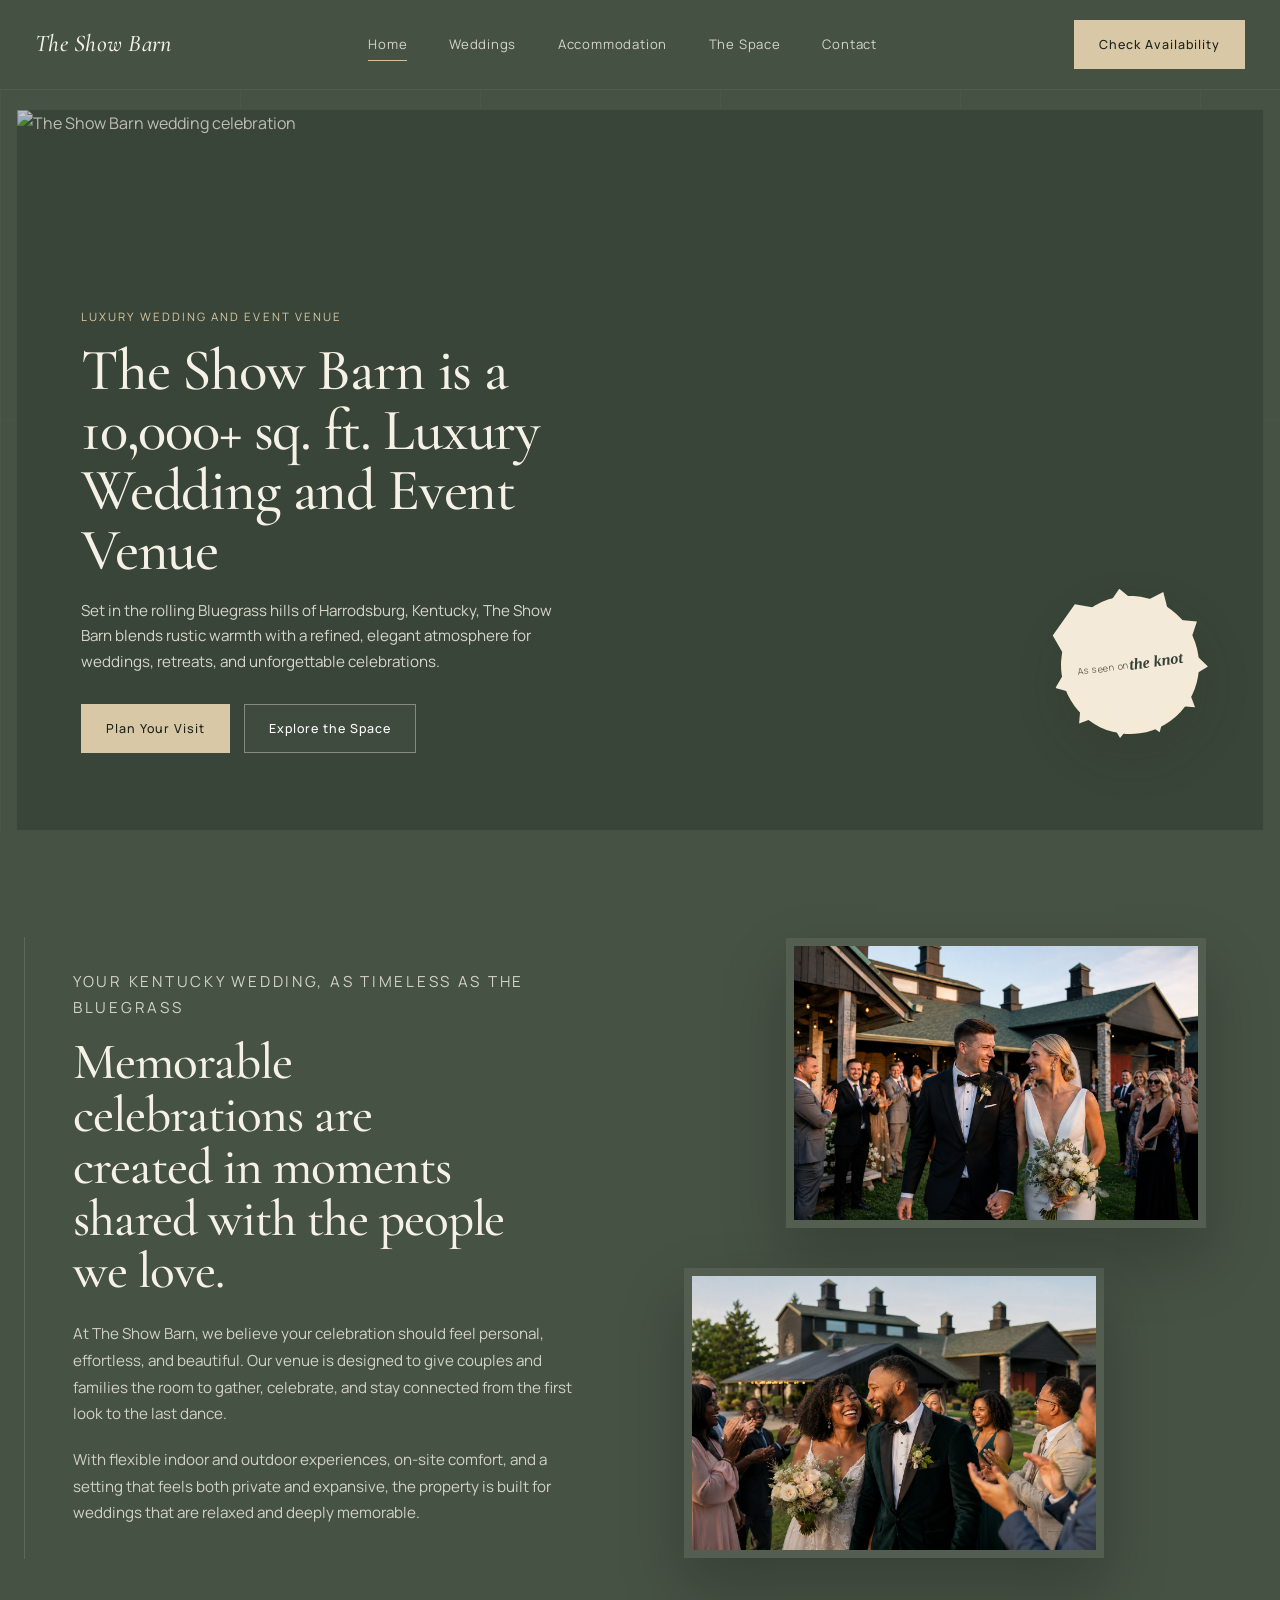
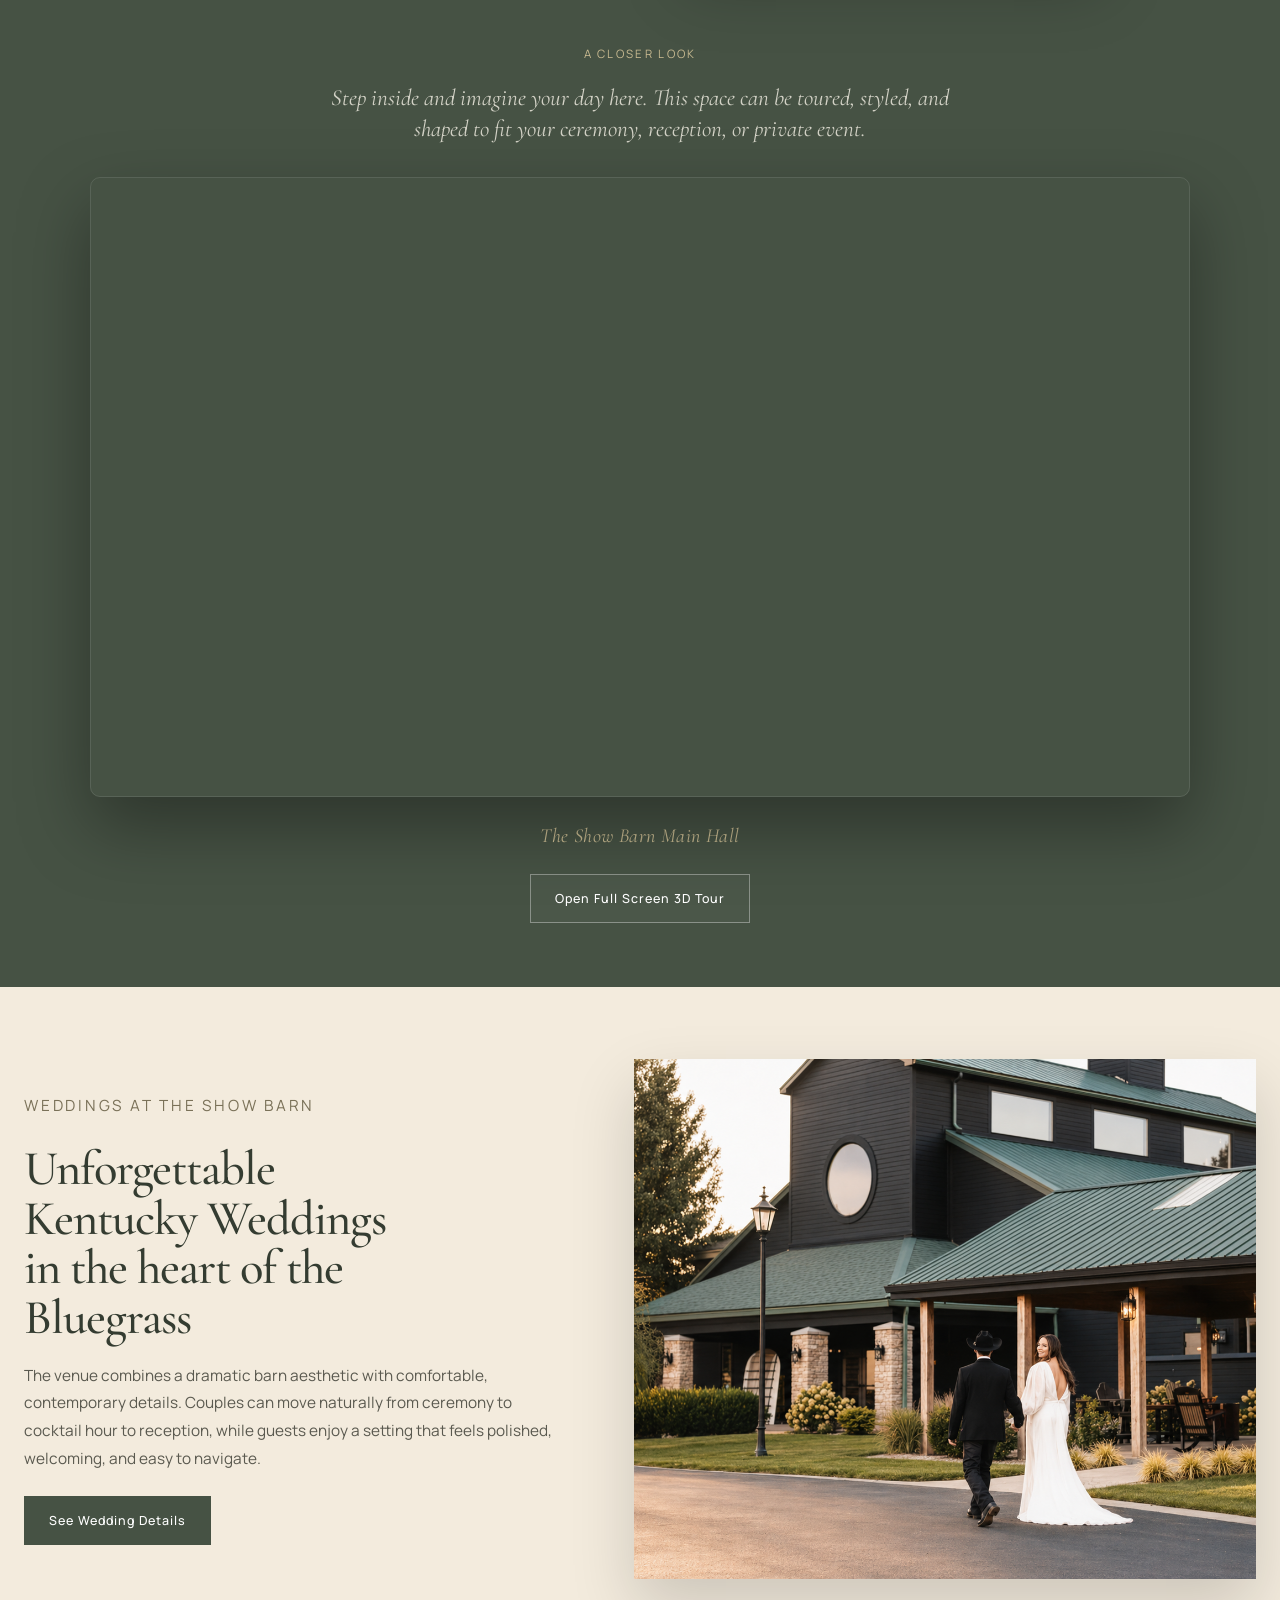
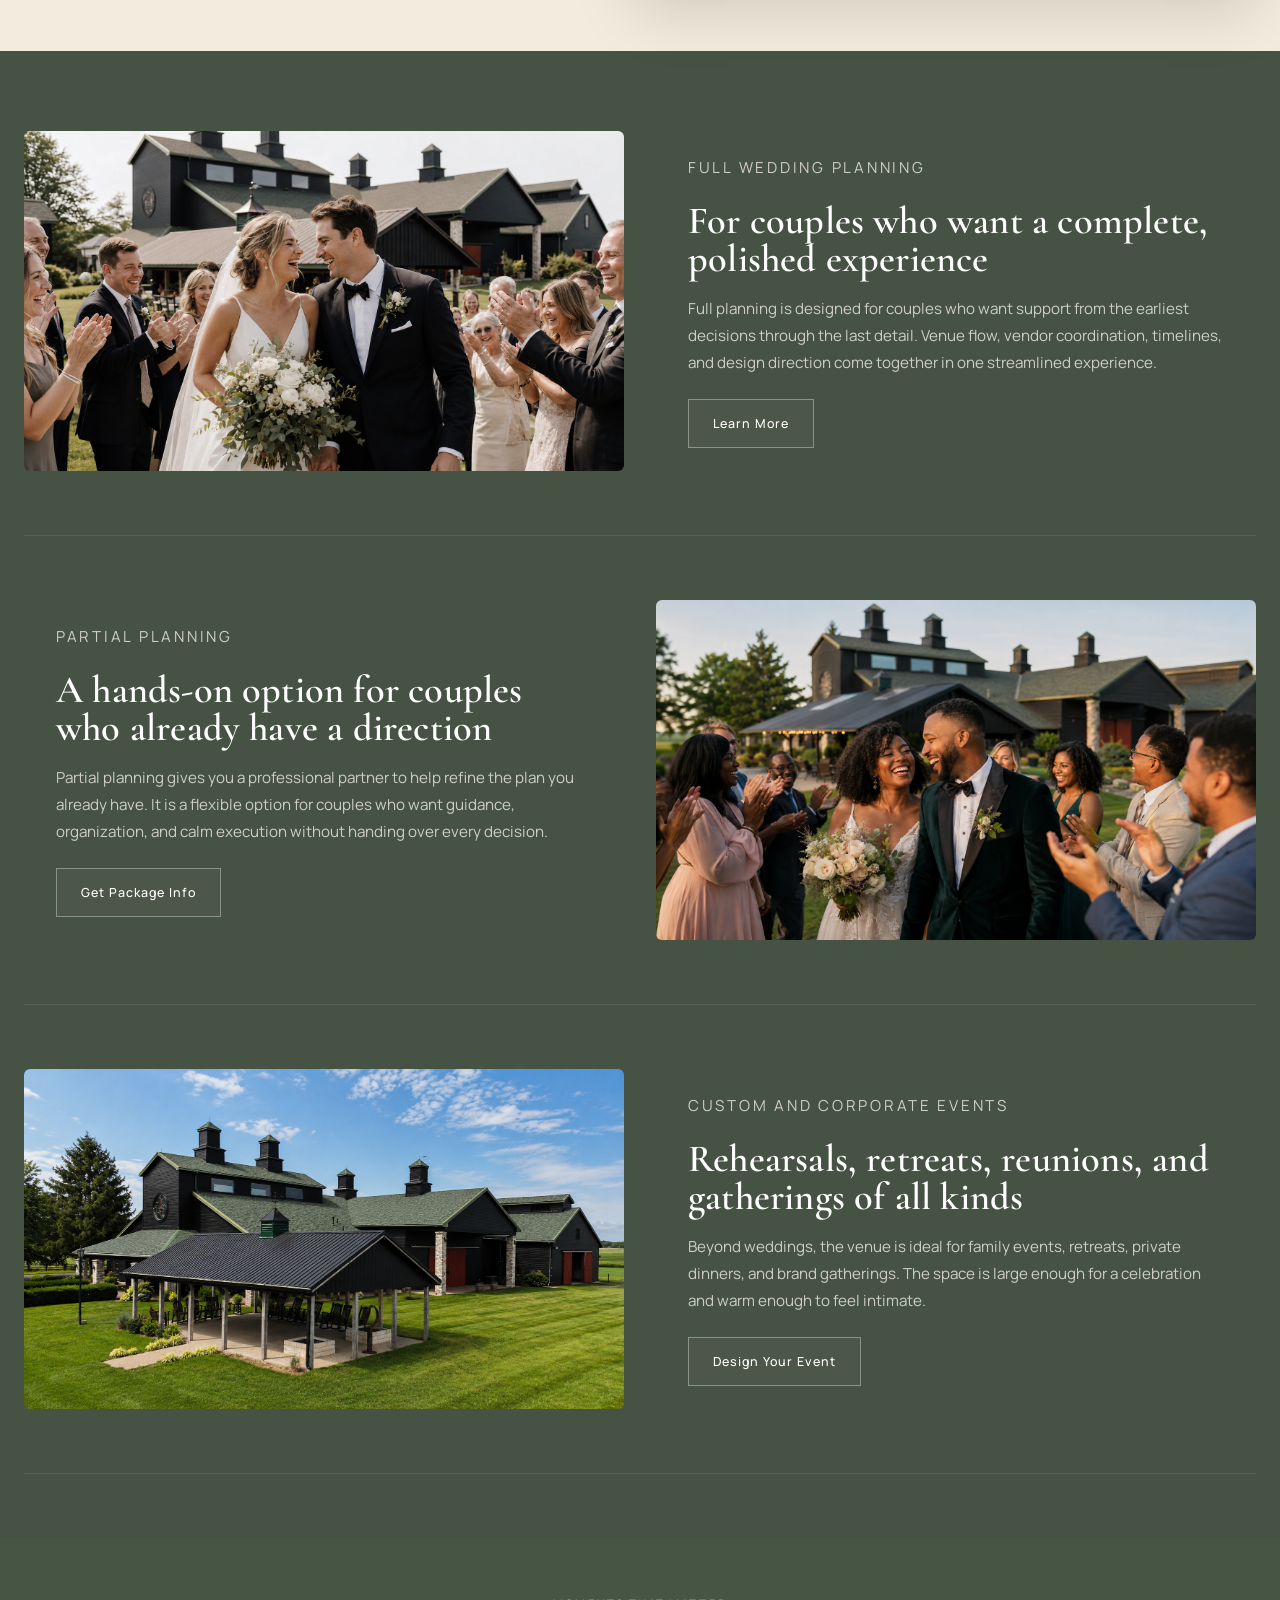
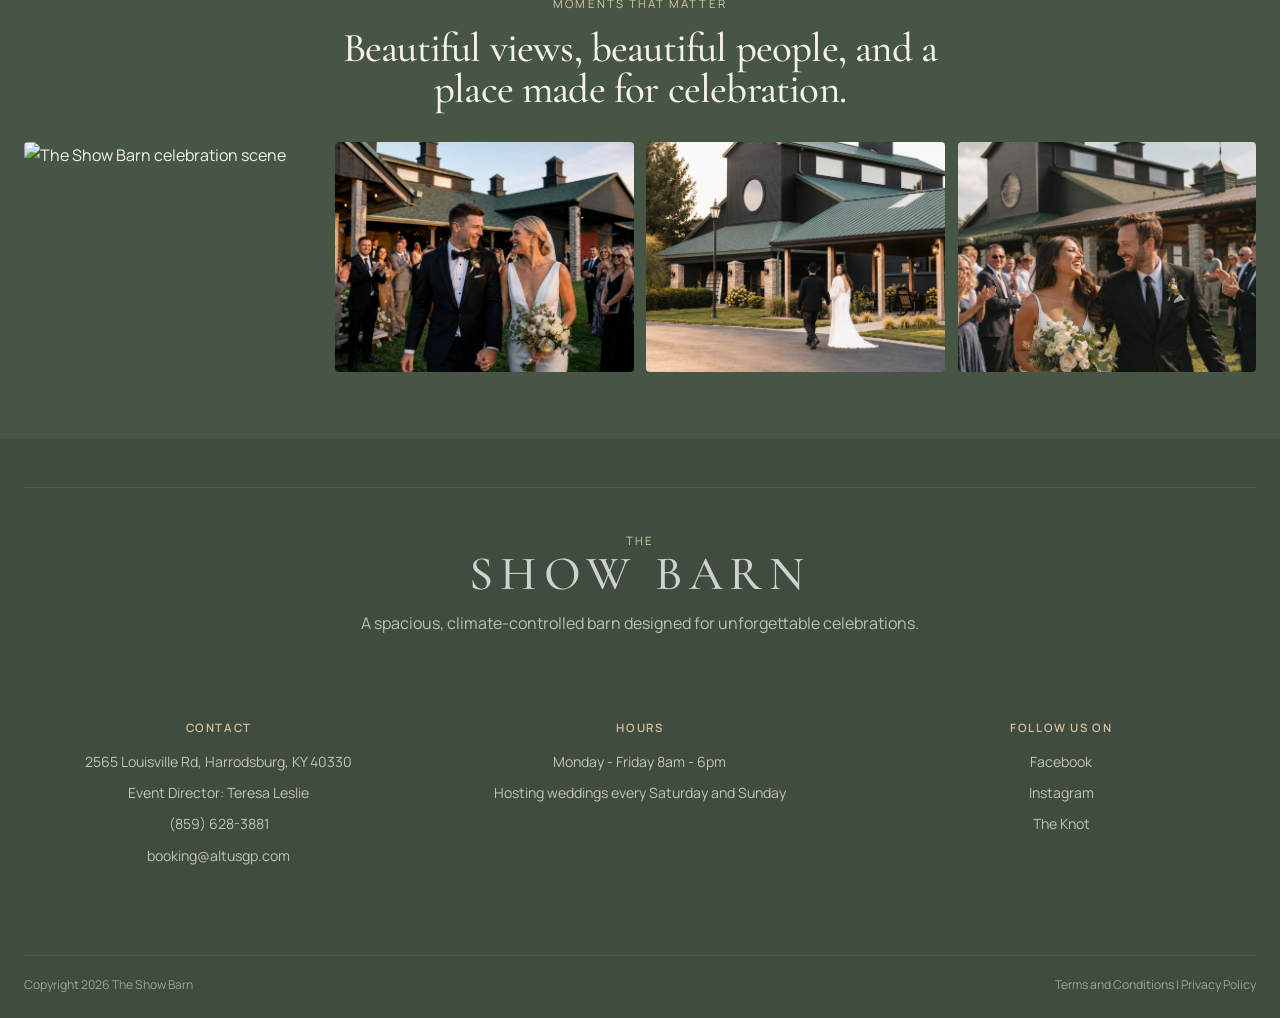
==== index.html @ eb1e1802 "Update site content" ====
<!DOCTYPE html>
<html lang="en">
<head>
<meta charset="UTF-8">
<meta name="viewport" content="width=device-width, initial-scale=1.0">
<title>The Show Barn | Luxury Wedding and Event Venue</title>
<meta name="description" content="The Show Barn is a luxury wedding and event venue in Harrodsburg, Kentucky, designed for memorable celebrations, retreats, and gatherings.">
<link rel="preconnect" href="https://fonts.googleapis.com">
<link rel="preconnect" href="https://fonts.gstatic.com" crossorigin>
<link href="https://fonts.googleapis.com/css2?family=Cormorant+Garamond:wght@400;500;600;700&family=Manrope:wght@300;400;500;600;700&display=swap" rel="stylesheet">
<link rel="stylesheet" href="style.css">
<link rel="icon" type="image/svg+xml" href="data:image/svg+xml,%3Csvg xmlns='http://www.w3.org/2000/svg' viewBox='0 0 100 100'%3E%3Crect width='100' height='100' rx='16' fill='%23465244'/%3E%3Ctext x='50' y='68' font-family='Georgia,serif' font-size='58' font-style='italic' fill='%23f5f1e6' text-anchor='middle'%3ES%3C/text%3E%3C/svg%3E">
</head>
<body class="showbarn-page">
<div class="page-grid-lines" aria-hidden="true"></div>

<header class="site-nav showbarn-nav">
  <div class="nav-inner nav-inner-home">
    <a href="./" class="nav-logo nav-logo-home">The Show Barn</a>
    <nav class="nav-links showbarn-links">
      <a href="./" class="active">Home</a>
      <a href="weddings">Weddings</a>
      <a href="accommodation">Accommodation</a>
      <a href="the-space">The Space</a>
      <a href="contact#contact-form">Contact</a>
    </nav>
    <div class="nav-cta-wrap">
      <a href="contact#contact-form" class="btn btn-tan">Check Availability</a>
      <button class="nav-toggle" aria-label="Menu"><span></span><span></span><span></span></button>
    </div>
  </div>
</header>

<main>
  <section class="hero-shell">
    <div class="hero-frame">
      <img class="hero-image" src="assets/home-clean/hero.png" alt="The Show Barn wedding celebration">
      <div class="hero-overlay">
        <div class="hero-copy">
          <p class="eyebrow">Luxury wedding and event venue</p>
          <h1>The Show Barn is a 10,000+ sq. ft. Luxury Wedding and Event Venue</h1>
          <p class="hero-text">
            Set in the rolling Bluegrass hills of Harrodsburg, Kentucky, The Show Barn blends
            rustic warmth with a refined, elegant atmosphere for weddings, retreats, and
            unforgettable celebrations.
          </p>
          <div class="hero-actions">
            <a class="btn btn-tan" href="contact#contact-form">Plan Your Visit</a>
            <a class="btn btn-outline-white" href="#tour">Explore the Space</a>
          </div>
        </div>
        <a class="knot-badge" href="https://www.theknot.com/" target="_blank" rel="noreferrer">
          <span>As seen on</span>
          <strong>the knot</strong>
        </a>
      </div>
    </div>
  </section>

  <section class="intro-band">
    <div class="section-shell intro-grid">
      <div class="intro-copy">
        <p class="eyebrow">Your Kentucky wedding, as timeless as the Bluegrass</p>
        <h2>Memorable celebrations are created in moments shared with the people we love.</h2>
        <p>
          At The Show Barn, we believe your celebration should feel personal, effortless, and
          beautiful. Our venue is designed to give couples and families the room to gather,
          celebrate, and stay connected from the first look to the last dance.
        </p>
        <p>
          With flexible indoor and outdoor experiences, on-site comfort, and a setting that feels
          both private and expansive, the property is built for weddings that are relaxed and
          deeply memorable.
        </p>
      </div>
      <div class="intro-stack">
        <img src="assets/home-clean/feature-left.png" alt="Wedding guests celebrating at The Show Barn" class="stack-card stack-card-top">
        <img src="assets/home-clean/feature-right.png" alt="The Show Barn exterior and courtyard" class="stack-card stack-card-bottom">
      </div>
    </div>
  </section>

  <section class="tour-band" id="tour">
    <div class="section-shell">
      <p class="section-kicker">A closer look</p>
      <p class="tour-intro">
        Step inside and imagine your day here. This space can be toured, styled, and shaped to fit
        your ceremony, reception, or private event.
      </p>
      <div class="tour-card">
        <div class="tour-embed">
          <iframe src="https://my.matterport.com/show/?m=mweATdD8G1L" allow="autoplay; fullscreen; web-share; xr-spatial-tracking" allowfullscreen title="The Show Barn 3D Virtual Tour"></iframe>
        </div>
      </div>
      <p class="tour-caption">The Show Barn Main Hall</p>
      <p style="margin-top:1.3rem;text-align:center;">
        <a class="btn btn-outline-white" href="https://my.matterport.com/show/?m=mweATdD8G1L" target="_blank" rel="noreferrer">Open Full Screen 3D Tour</a>
      </p>
    </div>
  </section>

  <section class="cream-band">
    <div class="section-shell feature-cream">
      <div class="feature-cream-copy">
        <p class="eyebrow dark">Weddings at The Show Barn</p>
        <h2>Unforgettable Kentucky Weddings in the heart of the Bluegrass</h2>
        <p>
          The venue combines a dramatic barn aesthetic with comfortable, contemporary details.
          Couples can move naturally from ceremony to cocktail hour to reception, while guests enjoy
          a setting that feels polished, welcoming, and easy to navigate.
        </p>
        <a class="btn btn-forest" href="weddings">See Wedding Details</a>
      </div>
      <div class="feature-cream-image">
        <img src="assets/home-clean/statement.png" alt="Newlyweds walking past the barn">
      </div>
    </div>
  </section>

  <section class="dark-plans">
    <div class="section-shell">
      <div class="plan-row">
        <img src="assets/home-clean/gallery1.png" alt="Couple walking past the barn at sunset">
        <div class="plan-copy">
          <p class="eyebrow">Full Wedding Planning</p>
          <h3>For couples who want a complete, polished experience</h3>
          <p>
            Full planning is designed for couples who want support from the earliest decisions
            through the last detail. Venue flow, vendor coordination, timelines, and design direction
            come together in one streamlined experience.
          </p>
          <a class="btn btn-outline-white" href="contact#contact-form">Learn More</a>
        </div>
      </div>

      <div class="plan-row plan-row-reverse">
        <img src="assets/home-clean/feature-right.png" alt="Wedding ceremony view at The Show Barn">
        <div class="plan-copy">
          <p class="eyebrow">Partial Planning</p>
          <h3>A hands-on option for couples who already have a direction</h3>
          <p>
            Partial planning gives you a professional partner to help refine the plan you already
            have. It is a flexible option for couples who want guidance, organization, and calm
            execution without handing over every decision.
          </p>
          <a class="btn btn-outline-white" href="contact#contact-form">Get Package Info</a>
        </div>
      </div>

      <div class="plan-row">
        <img src="assets/home-clean/gallery2.png" alt="Guests celebrating outside the venue">
        <div class="plan-copy">
          <p class="eyebrow">Custom and Corporate Events</p>
          <h3>Rehearsals, retreats, reunions, and gatherings of all kinds</h3>
          <p>
            Beyond weddings, the venue is ideal for family events, retreats, private dinners, and
            brand gatherings. The space is large enough for a celebration and warm enough to feel
            intimate.
          </p>
          <a class="btn btn-outline-white" href="contact#contact-form">Design Your Event</a>
        </div>
      </div>
    </div>
  </section>

  <section class="gallery-band">
    <div class="section-shell">
      <div class="gallery-head">
        <p class="eyebrow">Moments that matter</p>
        <h2>Beautiful views, beautiful people, and a place made for celebration.</h2>
      </div>
      <div class="gallery-grid">
        <img src="assets/home-clean/hero.png" alt="The Show Barn celebration scene">
        <img src="assets/home-clean/feature-left.png" alt="Guests applauding the couple">
        <img src="assets/home-clean/statement.png" alt="Newlyweds in front of the barn">
        <img src="assets/home-clean/banner.png" alt="The Show Barn at sunset">
      </div>
    </div>
  </section>

</main>

<footer class="showbarn-footer">
  <div class="section-shell footer-shell">
    <div class="footer-mark">
      <span class="eyebrow">The</span>
      <strong>SHOW BARN</strong>
      <p>A spacious, climate-controlled barn designed for unforgettable celebrations.</p>
    </div>
    <div class="footer-cols">
      <div>
        <h4>Contact</h4>
        <p>2565 Louisville Rd, Harrodsburg, KY 40330</p>
        <p>Event Director: Teresa Leslie</p>
        <p>(859) 628-3881</p>
        <p><a href="mailto:booking@altusgp.com">booking@altusgp.com</a></p>
      </div>
      <div>
        <h4>Hours</h4>
        <p>Monday - Friday 8am - 6pm</p>
        <p>Hosting weddings every Saturday and Sunday</p>
      </div>
      <div>
        <h4>Follow Us On</h4>
        <p><a href="https://www.facebook.com/theshowbarnatdaynabrook/" target="_blank" rel="noreferrer">Facebook</a></p>
        <p><a href="https://www.instagram.com/theshowbarnky/" target="_blank" rel="noreferrer">Instagram</a></p>
        <p><a href="https://www.theknot.com/" target="_blank" rel="noreferrer">The Knot</a></p>
      </div>
    </div>
    <div class="footer-bottom">
      <span>Copyright 2026 The Show Barn</span>
      <span>Terms and Conditions | Privacy Policy</span>
    </div>
  </div>
</footer>

<script src="main.js"></script>
</body>
</html>
---- style.css ----
/* ===========================================================
   THE SHOW BARN — shared stylesheet
   =========================================================== */

:root{
  --forest: #333c2c;
  --forest-deep: #262d20;
  --cream: #f5f0e3;
  --cream-2: #ede6d3;
  --white: #ffffff;
  --tan: #cbb994;
  --tan-dark: #b89f70;
  --text: #2b2b22;
  --muted: #6d6d5e;
  --muted-light: rgba(255,255,255,.68);
  --border: #e2dbc6;
  --shadow: 0 20px 50px rgba(38,45,32,.18);
  --radius: 4px;
}

*{ box-sizing:border-box; margin:0; padding:0; }

html{ scroll-behavior:smooth; }

body{
  font-family:'Jost', sans-serif;
  color:var(--text);
  background:var(--cream);
  line-height:1.7;
  -webkit-font-smoothing:antialiased;
  overflow-x:hidden;
}

img{ max-width:100%; display:block; }
a{ text-decoration:none; color:inherit; }
ul{ list-style:none; }
button{ font-family:inherit; cursor:pointer; }

h1,h2,h3,h4{
  font-family:'Playfair Display', serif;
  font-weight:600;
  line-height:1.18;
  letter-spacing:.005em;
}
em, .script{
  font-style:italic;
  font-weight:400;
}

.wrap{ max-width:1200px; margin:0 auto; padding:0 3rem; }
@media(max-width:900px){ .wrap{ padding:0 1.4rem; } }

.section-label{
  display:block;
  font-size:.72rem;
  font-weight:600;
  letter-spacing:.16em;
  text-transform:uppercase;
  color:var(--tan-dark);
  margin-bottom:.9rem;
}
.section-title{
  font-size:clamp(1.7rem,3vw,2.5rem);
  margin-bottom:1rem;
}
.section-sub{
  color:var(--muted);
  max-width:640px;
  margin:0 auto 2rem;
  font-size:.98rem;
}
.center{ text-align:center; }

/* ---------- Buttons ---------- */
.btn{
  display:inline-flex;
  align-items:center;
  gap:.5rem;
  padding:.85rem 1.6rem;
  font-size:.82rem;
  font-weight:500;
  letter-spacing:.03em;
  border-radius:var(--radius);
  border:1px solid transparent;
  transition:all .25s ease;
  white-space:nowrap;
}
.btn-tan{ background:var(--tan); color:var(--forest-deep); }
.btn-tan:hover{ background:var(--tan-dark); }
.btn-outline-white{ border-color:rgba(255,255,255,.5); color:var(--white); }
.btn-outline-white:hover{ background:rgba(255,255,255,.12); border-color:var(--white); }
.btn-outline-forest{ border-color:var(--forest); color:var(--forest); }
.btn-outline-forest:hover{ background:var(--forest); color:var(--white); }
.btn-forest{ background:var(--forest); color:var(--white); }
.btn-forest:hover{ background:var(--forest-deep); }

/* ---------- Nav ---------- */
header.site-nav{
  position:sticky; top:0; z-index:200;
  background:var(--forest);
  border-bottom:1px solid rgba(255,255,255,.08);
}
.nav-inner{
  max-width:1300px; margin:0 auto;
  display:flex; align-items:center; justify-content:space-between;
  padding:1rem 2.5rem;
}
.nav-logo{
  display:flex; align-items:center; gap:.5rem;
  font-family:'Playfair Display', serif;
  color:var(--white);
  font-size:1.05rem;
  letter-spacing:.14em;
}
.nav-logo .the{
  display:block; font-size:.6rem; letter-spacing:.3em; color:var(--tan); text-align:center;
}
.nav-logo .mark{ font-size:1.4rem; color:var(--tan); }
.nav-logo-text{ display:flex; flex-direction:column; align-items:flex-start; line-height:1.1; }
.nav-logo-text b{ font-size:1.25rem; letter-spacing:.16em; font-weight:600; }
.nav-logo-text span{ font-size:.55rem; letter-spacing:.28em; color:rgba(255,255,255,.55); text-transform:uppercase; }
.nav-logo-eyebrow{ font-size:.6rem; letter-spacing:.32em; color:var(--tan); font-style:italic; }

.nav-links{ display:flex; align-items:center; gap:2.1rem; }
.nav-links a{
  color:rgba(255,255,255,.82);
  font-size:.86rem;
  letter-spacing:.03em;
  padding:.3rem 0;
  border-bottom:1px solid transparent;
  transition:color .2s;
}
.nav-links a:hover, .nav-links a.active{ color:var(--tan); border-color:var(--tan); }
.nav-cta-wrap{ display:flex; align-items:center; gap:1.6rem; }

.nav-toggle{ display:none; flex-direction:column; gap:5px; background:none; border:none; padding:.4rem; }
.nav-toggle span{ width:24px; height:2px; background:var(--white); display:block; }

@media(max-width:960px){
  .nav-links{
    position:fixed; top:64px; left:0; right:0; height:calc(100vh - 64px);
    background:var(--forest); overflow-y:auto;
    flex-direction:column; padding:2rem; gap:1.4rem;
    transform:translateY(-110%); transition:transform .3s ease; z-index:150;
  }
  .nav-links.open{ transform:translateY(0); }
  .nav-toggle{ display:flex; }
  .nav-cta-wrap .btn{ display:none; }
  .nav-cta-wrap{ gap:0; }
}

/* ---------- Hero ---------- */
.hero{
  position:relative;
  min-height:88vh;
  display:flex; align-items:flex-end;
  background:var(--forest);
  overflow:hidden;
}
.hero-small{ min-height:60vh; }
.hero-bg{
  position:absolute; inset:0; width:100%; height:100%;
  object-fit:cover;
}
.hero::after{
  content:''; position:absolute; inset:0;
  background:linear-gradient(0deg, rgba(30,36,24,.85) 5%, rgba(30,36,24,.28) 55%, rgba(30,36,24,.15) 100%);
}
.hero-content{
  position:relative; z-index:2;
  padding:3.5rem 3rem 4rem;
  max-width:640px;
}
.hero-content .section-label{ color:var(--tan); }
.hero-content h1{
  color:var(--white);
  font-size:clamp(2rem,4.4vw,3.1rem);
  margin-bottom:1rem;
}
.hero-content p{
  color:rgba(255,255,255,.78);
  font-size:.98rem;
  max-width:520px;
  margin-bottom:1.6rem;
}
.hero-ctas{ display:flex; gap:1rem; flex-wrap:wrap; }

.knot-badge{
  position:absolute; z-index:3; right:6%; top:20%;
  width:118px; height:118px;
  background:var(--cream);
  border-radius:50%;
  display:flex; align-items:center; justify-content:center;
  text-align:center;
  transform:rotate(-8deg);
  box-shadow:var(--shadow);
}
.knot-badge::before{
  content:''; position:absolute; inset:-8px;
  background:var(--cream);
  clip-path:polygon(50% 0%,61% 12%,78% 6%,80% 24%,97% 28%,89% 44%,100% 58%,84% 65%,88% 83%,70% 79%,63% 96%,50% 84%,37% 96%,30% 79%,12% 83%,16% 65%,0% 58%,11% 44%,3% 24%,20% 6%,39% 12%);
  z-index:-1;
}
.knot-badge span{ font-size:.56rem; letter-spacing:.06em; color:var(--muted); line-height:1.3; }
.knot-badge strong{ display:block; font-family:'Playfair Display',serif; font-size:.95rem; font-style:italic; color:var(--forest); }
@media(max-width:700px){ .knot-badge{ width:88px; height:88px; right:4%; top:12%; } .knot-badge strong{ font-size:.72rem; } .knot-badge span{ font-size:.46rem; } }

/* ---------- Sections ---------- */
.section{ padding:5.5rem 0; }
.section.tight{ padding:3.5rem 0; }
.section-dark{ background:var(--forest); color:var(--white); }
.section-dark .section-title{ color:var(--white); }
.section-dark p{ color:rgba(255,255,255,.72); }
.section-cream{ background:var(--cream); }
.section-cream2{ background:var(--cream-2); }

/* two column feature row */
.feature-row{
  display:grid; grid-template-columns:1fr 1fr; gap:3.5rem; align-items:center;
}
.feature-row.reverse .ft-img{ order:2; }
.feature-row.reverse .ft-text{ order:1; }
.ft-img img{ border-radius:6px; box-shadow:var(--shadow); width:100%; height:420px; object-fit:cover; }
.ft-text .section-label{ color:var(--tan); }
.ft-text h2{ font-size:clamp(1.5rem,2.6vw,2.1rem); margin-bottom:1rem; }
.section-dark .ft-text .section-label{ color:var(--tan); }
@media(max-width:900px){
  .feature-row{ grid-template-columns:1fr; gap:2rem; }
  .feature-row.reverse .ft-img, .feature-row.reverse .ft-text{ order:unset; }
  .ft-img img{ height:280px; }
}

/* full bleed image */
.full-photo{ width:100%; height:60vh; object-fit:cover; display:block; }
.full-photo.short{ height:38vh; }

/* Matterport tour */
.tour-embed-wrap{ position:relative; border-radius:6px; overflow:hidden; box-shadow:var(--shadow); }
.tour-embed{ position:relative; padding-top:56.25%; height:0; }
.tour-embed iframe{ position:absolute; inset:0; width:100%; height:100%; border:0; }
.tour-caption{ text-align:center; margin-top:1.5rem; font-family:'Playfair Display',serif; font-style:italic; color:var(--tan); }

/* Big italic statement w/ image overlay */
.statement{
  position:relative; text-align:center;
  padding:6rem 2rem;
}
.statement h2{
  font-size:clamp(2rem,5vw,3.4rem);
  font-style:italic;
  font-weight:500;
  color:var(--forest);
  max-width:820px; margin:0 auto;
}
.statement .stmt-img{
  width:220px; height:280px; object-fit:cover; border-radius:50%;
  margin:1.5rem auto; box-shadow:var(--shadow);
}
@media(max-width:700px){ .statement .stmt-img{ width:150px; height:190px; } }

/* Numbered plan blocks */
.plan-row{ display:grid; grid-template-columns:1fr 1fr; gap:3.5rem; align-items:center; padding:4rem 0; border-bottom:1px solid rgba(255,255,255,.1); }
.plan-row:last-child{ border-bottom:none; }
.plan-row .num{ font-size:.72rem; letter-spacing:.16em; text-transform:uppercase; color:var(--tan); display:block; margin-bottom:.6rem; }
.plan-row h3{ color:var(--white); font-size:clamp(1.4rem,2.4vw,1.9rem); margin-bottom:1rem; }
.plan-row img{ border-radius:6px; width:100%; height:380px; object-fit:cover; }
@media(max-width:900px){ .plan-row{ grid-template-columns:1fr; gap:1.6rem; padding:2.5rem 0; } .plan-row img{ height:250px; } }

/* Photo strip / gallery grid */
.photo-strip{ display:grid; grid-template-columns:repeat(4,1fr); gap:.6rem; }
.photo-strip img{ width:100%; height:220px; object-fit:cover; border-radius:4px; }
@media(max-width:900px){ .photo-strip{ grid-template-columns:repeat(2,1fr); } .photo-strip img{ height:170px; } }

.gallery-grid{ display:grid; grid-template-columns:repeat(4,1fr); gap:.9rem; }
.gallery-grid img{ width:100%; height:260px; object-fit:cover; border-radius:4px; transition:transform .4s ease, opacity .4s ease; cursor:pointer; }
.gallery-grid img:hover{ transform:scale(1.02); opacity:.92; }
.gallery-grid .g-hidden{ display:none; }
@media(max-width:900px){ .gallery-grid{ grid-template-columns:repeat(2,1fr); } .gallery-grid img{ height:200px; } }

/* Card overlay (retreat / events) */
.card-overlay-wrap{ position:relative; }
.card-overlay{
  position:relative; margin:-6rem auto 0; max-width:560px;
  background:var(--cream); padding:2.6rem 2.8rem; text-align:center;
  box-shadow:var(--shadow); z-index:5; border-radius:4px;
}
.card-overlay .section-label{ color:var(--tan-dark); }
.card-overlay h2{ font-size:clamp(1.5rem,3vw,2.1rem); margin-bottom:1.2rem; }
.card-overlay p{ color:var(--muted); margin-bottom:1.4rem; font-size:.92rem; }
@media(max-width:700px){ .card-overlay{ margin-top:-3.5rem; padding:2rem 1.4rem; } }

/* FAQ accordion */
.faq{ max-width:820px; margin:0 auto; }
.faq-item{ border-bottom:1px solid rgba(255,255,255,.18); }
.faq-q{
  width:100%; text-align:left; background:none; border:none; color:var(--white);
  font-family:'Jost',sans-serif; font-size:1rem; font-weight:500;
  padding:1.4rem 0; display:flex; justify-content:space-between; align-items:center;
}
.faq-q .icon{ font-size:1.3rem; color:var(--tan); transition:transform .3s; }
.faq-item.open .faq-q .icon{ transform:rotate(45deg); }
.faq-a{ max-height:0; overflow:hidden; transition:max-height .35s ease; }
.faq-item.open .faq-a{ max-height:400px; }
.faq-a p{ padding-bottom:1.4rem; color:rgba(255,255,255,.68); font-size:.92rem; max-width:680px; }

/* Cabin / accommodation cards */
.cabin-grid{ display:grid; grid-template-columns:repeat(3,1fr); gap:2rem; }
.cabin-card{ background:var(--white); border-radius:6px; overflow:hidden; box-shadow:var(--shadow); }
.cabin-card img{ width:100%; height:210px; object-fit:cover; }
.cabin-card-body{ padding:1.6rem; }
.cabin-card-body p.desc{ font-size:.85rem; color:var(--muted); margin-bottom:.9rem; }
.cabin-card-body ul{ margin-bottom:1.1rem; }
.cabin-card-body li{ font-size:.82rem; color:var(--muted); padding-left:1.1rem; position:relative; margin-bottom:.4rem; }
.cabin-card-body li::before{ content:'●'; color:var(--tan); font-size:.5rem; position:absolute; left:0; top:.45em; }
.cabin-card-body h3{ font-size:1.15rem; margin-bottom:.6rem; }
@media(max-width:900px){ .cabin-grid{ grid-template-columns:1fr; } }

/* Contact page */
.contact-hero{ background:var(--forest); }
.contact-grid{ display:grid; grid-template-columns:.9fr 1.3fr; gap:4rem; align-items:start; }
.contact-info h2{ font-size:1.5rem; margin-bottom:1.6rem; }
.info-block{ margin-bottom:1.5rem; }
.info-block h4{ font-size:.68rem; font-weight:700; letter-spacing:.1em; text-transform:uppercase; color:var(--tan-dark); margin-bottom:.35rem; }
.info-block p, .info-block a{ font-size:.9rem; color:var(--muted); }
.info-block a:hover{ color:var(--forest); }
.social-links{ display:flex; gap:1rem; }
.social-links a{ font-size:.85rem; color:var(--forest); border-bottom:1px solid var(--tan); padding-bottom:2px; }

.form-card{ background:var(--white); border-radius:6px; padding:2.2rem; box-shadow:var(--shadow); border:1px solid var(--border); }
.form-row{ display:grid; grid-template-columns:1fr 1fr; gap:1rem; margin-bottom:1rem; }
.form-row.full{ grid-template-columns:1fr; }
.form-group label{ display:block; font-size:.78rem; color:var(--muted); margin-bottom:.4rem; }
.form-group input, .form-group select, .form-group textarea{
  width:100%; padding:.8rem .95rem; border:1px solid var(--border); border-radius:4px;
  font-family:'Jost',sans-serif; font-size:.92rem; background:var(--cream); color:var(--text);
}
.form-group textarea{ min-height:120px; resize:vertical; }
.form-group input:focus, .form-group select:focus, .form-group textarea:focus{ outline:2px solid var(--tan); background:var(--white); }
.form-success, .form-error{ display:none; border-radius:4px; padding:1rem 1.2rem; font-size:.88rem; margin-top:1rem; }
.form-success{ background:#e7f0e2; border:1px solid #bcd8ab; color:#33532a; }
.form-error{ background:#f5e5e2; border:1px solid #dcb0a6; color:#7a3323; }
@media(max-width:900px){ .contact-grid{ grid-template-columns:1fr; gap:2.5rem; } .form-row{ grid-template-columns:1fr; } }

/* Footer */
footer{ background:var(--forest-deep); color:rgba(255,255,255,.75); padding:4.5rem 0 0; }
.footer-brand{ text-align:center; padding-bottom:2.5rem; border-bottom:1px solid rgba(255,255,255,.09); }
.footer-brand .nav-logo{ justify-content:center; margin-bottom:1.1rem; }
.footer-brand p{ max-width:420px; margin:0 auto; font-size:.9rem; color:rgba(255,255,255,.55); }
.footer-cols{ display:grid; grid-template-columns:repeat(3,1fr); gap:2rem; padding:3rem 0; text-align:center; }
.footer-cols h4{ font-family:'Jost',sans-serif; font-size:.72rem; letter-spacing:.12em; text-transform:uppercase; color:var(--tan); margin-bottom:1rem; font-weight:600; }
.footer-cols p, .footer-cols a{ font-size:.86rem; color:rgba(255,255,255,.62); display:block; margin-bottom:.5rem; }
.footer-cols a:hover{ color:var(--tan); }
.footer-bottom{
  border-top:1px solid rgba(255,255,255,.09);
  padding:1.4rem 3rem; display:flex; justify-content:space-between; flex-wrap:wrap; gap:.6rem;
  font-size:.76rem; color:rgba(255,255,255,.4);
}
@media(max-width:800px){ .footer-cols{ grid-template-columns:1fr; text-align:center; } .footer-bottom{ justify-content:center; text-align:center; } }

/* Contact page redesign */
.showbarn-page.contact-page .contact-hero{
  padding: 1.5rem 0 0;
  background: var(--forest);
}

.showbarn-page.contact-page .contact-hero-frame{
  width: min(1800px, calc(100% - 2rem));
  margin: 0 auto;
}

.showbarn-page.contact-page .contact-hero-image{
  width: 100%;
  height: 540px;
  object-fit: cover;
  display: block;
  filter: brightness(.82);
}

.showbarn-page.contact-page .contact-panel-band{
  background: #f6f1e5;
  padding: 4.3rem 0 5.2rem;
}

.showbarn-page.contact-page .contact-panel-shell{
  width: min(1280px, calc(100% - 2rem));
  margin: 0 auto;
  display: grid;
  grid-template-columns: .95fr 1.05fr;
  gap: 3.4rem;
  background: var(--white);
  border-left: 1px solid #ddd7c8;
  border-right: 1px solid #ddd7c8;
  padding: 4rem 4rem 4.4rem;
  box-shadow: 0 24px 70px rgba(0,0,0,.08);
}

.showbarn-page.contact-page .contact-panel-copy{
  padding: 2rem 0;
}

.showbarn-page.contact-page .contact-panel-copy h1{
  font-size: clamp(2.6rem, 4vw, 4.8rem);
  line-height: .95;
  color: #364036;
  margin: 0 0 1rem;
}

.showbarn-page.contact-page .contact-panel-copy p{
  color: #596055;
  font-size: .96rem;
  line-height: 1.78;
  margin-bottom: 1.15rem;
  max-width: 32rem;
}

.showbarn-page.contact-page .contact-list{
  display: grid;
  gap: 1rem;
  margin-top: 1.75rem;
  max-width: 33rem;
}

.showbarn-page.contact-page .contact-list div{
  padding-top: 1rem;
  border-top: 1px solid #eae3d4;
}

.showbarn-page.contact-page .contact-list span{
  display: block;
  font-size: .72rem;
  text-transform: uppercase;
  letter-spacing: .14em;
  color: var(--tan-dark);
  margin-bottom: .35rem;
}

.showbarn-page.contact-page .contact-list p{
  margin: 0;
  font-size: .9rem;
}

.showbarn-page.contact-page .contact-panel-form{
  display: flex;
  align-items: center;
}

.showbarn-page.contact-page .contact-form{
  width: 100%;
  background: var(--white);
  border: 1px solid #eee6d7;
  padding: 1.4rem;
}

.showbarn-page.contact-page .contact-form .form-row{
  gap: .75rem;
}

.showbarn-page.contact-page .contact-form .form-group label{
  color: #6e6b62;
}

.showbarn-page.contact-page .contact-form input,
.showbarn-page.contact-page .contact-form select,
.showbarn-page.contact-page .contact-form textarea{
  background: #f7f7f4;
  border: 1px solid #ece6d8;
  border-radius: 0;
  color: #384137;
}

.showbarn-page.contact-page .contact-form textarea{
  min-height: 130px;
}

.showbarn-page.contact-page .contact-submit{
  width: 100%;
  justify-content: center;
  margin-top: .4rem;
  padding: .92rem 1rem;
}

.showbarn-page.contact-page .form-success,
.showbarn-page.contact-page .form-error{
  margin-top: 1rem;
}

@media (max-width: 900px){
  .showbarn-page.contact-page .contact-panel-shell{
    grid-template-columns: 1fr;
    padding: 2rem 1.4rem 2.4rem;
  }

  .showbarn-page.contact-page .contact-panel-copy{
    padding: 0;
  }

  .showbarn-page.contact-page .contact-hero-image{
    height: 340px;
  }
}

@media (max-width: 700px){
  .showbarn-page.contact-page .contact-hero-frame{
    width: calc(100% - 1rem);
  }

  .showbarn-page.contact-page .contact-hero-image{
    height: 280px;
  }
}

/* Utility */
.mt-2{ margin-top:2rem; }
.load-more-wrap{ text-align:center; margin-top:2.4rem; }

/* ===========================================================
   SHOW BARN HOME REDESIGN
   =========================================================== */

.showbarn-page{
  --forest: #465244;
  --forest-deep: #364036;
  --cream: #f3ead9;
  --cream-2: #e7ddc9;
  --tan: #d5c1a0;
  --tan-dark: #c0a77f;
  --text: #f5f1e6;
  --muted: #d6d0c0;
  background: var(--forest);
  color: var(--text);
  font-family: 'Manrope', sans-serif;
}

.showbarn-page .page-grid-lines{
  position: fixed;
  inset: 0;
  pointer-events: none;
  z-index: 0;
  opacity: .18;
  background-image:
    linear-gradient(to right, rgba(255,255,255,.18) 1px, transparent 1px),
    linear-gradient(to bottom, rgba(255,255,255,.08) 1px, transparent 1px);
  background-size: 240px 100%, 100% 420px;
}

.showbarn-page .site-nav{
  position: sticky;
  top: 0;
  background: rgba(70,82,68,.92);
  backdrop-filter: blur(10px);
  border-bottom: 1px solid rgba(255,255,255,.06);
}

.showbarn-page .nav-inner-home{
  max-width: 1700px;
  padding: 1.25rem 2.2rem;
}

.showbarn-page .nav-logo-home{
  font-family: 'Cormorant Garamond', serif;
  font-style: italic;
  font-weight: 500;
  font-size: 1.5rem;
  letter-spacing: .01em;
  color: var(--text);
}

.showbarn-page .showbarn-links{
  gap: 2.6rem;
}

.showbarn-page .showbarn-links a{
  color: rgba(245,241,230,.82);
  text-transform: none;
  font-size: .82rem;
  letter-spacing: .06em;
}

.showbarn-page .btn{
  border-radius: 0;
  padding: .8rem 1.5rem;
  font-size: .78rem;
  letter-spacing: .08em;
  text-transform: none;
}

.showbarn-page .btn-tan{
  background: #d9c8a6;
  color: #1b221b;
}

.showbarn-page .btn-outline-white{
  border-color: rgba(255,255,255,.35);
  background: rgba(255,255,255,.03);
}

.showbarn-page main,
.showbarn-page footer{
  position: relative;
  z-index: 1;
}

.showbarn-page .section-shell{
  width: min(1500px, calc(100% - 3rem));
  margin: 0 auto;
}

.showbarn-page .hero-shell{
  padding: 1.2rem 0 0;
}

.showbarn-page .hero-frame{
  width: min(1840px, calc(100% - 2rem));
  margin: 0 auto;
  position: relative;
  border: 1px solid rgba(255,255,255,.06);
  background: #394538;
}

.showbarn-page .hero-image{
  width: 100%;
  height: 720px;
  object-fit: cover;
  display: block;
  filter: brightness(.78);
}

.showbarn-page .hero-overlay{
  position: absolute;
  inset: 0;
  display: flex;
  align-items: center;
  justify-content: space-between;
  gap: 2rem;
  padding: 2.5rem 4rem 3rem;
}

.showbarn-page .hero-copy{
  width: min(560px, 50%);
  padding-top: 8rem;
}

.showbarn-page .eyebrow{
  margin: 0 0 .9rem;
  font-size: .72rem;
  letter-spacing: .18em;
  text-transform: uppercase;
  color: #d8c8a4;
}

.showbarn-page .eyebrow.dark{
  color: #7a7158;
}

.showbarn-page .hero-copy h1,
.showbarn-page .intro-copy h2,
.showbarn-page .feature-cream-copy h2,
.showbarn-page .gallery-head h2,
.showbarn-page .contact-card h2{
  font-family: 'Cormorant Garamond', serif;
  font-weight: 500;
  letter-spacing: -.02em;
}

.showbarn-page .hero-copy h1{
  font-size: clamp(2.9rem, 4.6vw, 5.2rem);
  line-height: 1.02;
  max-width: 18ch;
  margin: 0 0 1rem;
}

.showbarn-page .hero-text{
  max-width: 31rem;
  font-size: .95rem;
  line-height: 1.7;
  color: rgba(245,241,230,.84);
  margin: 0 0 1.8rem;
}

.showbarn-page .hero-actions{
  display: flex;
  gap: .9rem;
  flex-wrap: wrap;
}

.showbarn-page .knot-badge{
  position: relative;
  right: auto;
  top: auto;
  width: 138px;
  height: 138px;
  align-self: flex-end;
  margin-bottom: 3rem;
  background: #f5ead5;
  color: #364036;
}

.showbarn-page .knot-badge span{
  color: #6b6250;
  font-size: .58rem;
}

.showbarn-page .knot-badge strong{
  color: #364036;
  font-size: 1rem;
}

.showbarn-page .intro-band{
  background: var(--forest);
  padding: 1.3rem 0 0;
}

.showbarn-page .intro-grid{
  display: grid;
  grid-template-columns: .95fr 1.05fr;
  gap: 3rem;
  align-items: center;
  min-height: 760px;
  padding: 4rem 0 2rem;
}

.showbarn-page .intro-copy{
  padding: 2rem 0 2rem 3rem;
  border-left: 1px solid rgba(255,255,255,.12);
}

.showbarn-page .intro-copy h2{
  font-size: clamp(2.5rem, 4vw, 4.8rem);
  line-height: 1.02;
  max-width: 18ch;
  margin: 0 0 1.5rem;
}

.showbarn-page .intro-copy p{
  max-width: 34rem;
  color: rgba(245,241,230,.8);
  font-size: .95rem;
  line-height: 1.75;
}

.showbarn-page .intro-copy p + p{
  margin-top: 1.2rem;
}

.showbarn-page .intro-stack{
  position: relative;
  min-height: 620px;
}

.showbarn-page .stack-card{
  position: absolute;
  width: min(100%, 420px);
  object-fit: cover;
  box-shadow: 0 30px 60px rgba(0,0,0,.22);
  border: 8px solid rgba(255,255,255,.07);
}

.showbarn-page .stack-card-top{
  top: 0;
  right: 8%;
  height: 290px;
}

.showbarn-page .stack-card-bottom{
  bottom: 0;
  left: 8%;
  height: 290px;
}

.showbarn-page .tour-band{
  padding: 2rem 0 4rem;
}

.showbarn-page .section-kicker{
  text-align: center;
  font-size: .72rem;
  letter-spacing: .2em;
  text-transform: uppercase;
  color: #c8ba91;
  margin-bottom: 1.2rem;
}

.showbarn-page .tour-intro{
  max-width: 42rem;
  margin: 0 auto 2rem;
  text-align: center;
  color: rgba(245,241,230,.8);
  font-family: 'Cormorant Garamond', serif;
  font-size: 1.45rem;
  font-style: italic;
  line-height: 1.35;
}

.showbarn-page .tour-card{
  display: block;
  position: relative;
  overflow: hidden;
  width: min(1100px, 100%);
  margin: 0 auto;
  border: 1px solid rgba(255,255,255,.1);
  border-radius: 10px;
  box-shadow: 0 30px 70px rgba(0,0,0,.35);
}

.showbarn-page .tour-card img{
  width: 100%;
  height: 360px;
  object-fit: cover;
  display: block;
  filter: saturate(.9) brightness(.82);
}

.showbarn-page .tour-play{
  position: absolute;
  inset: 50% auto auto 50%;
  transform: translate(-50%, -50%);
  width: 88px;
  height: 88px;
  border-radius: 50%;
  background: rgba(255,255,255,.18);
  border: 1px solid rgba(255,255,255,.28);
  backdrop-filter: blur(6px);
  display: grid;
  place-items: center;
  pointer-events: none;
}

.showbarn-page .tour-play span{
  width: 0;
  height: 0;
  border-top: 12px solid transparent;
  border-bottom: 12px solid transparent;
  border-left: 18px solid #f5f1e6;
  margin-left: 5px;
}

.showbarn-page .tour-caption{
  text-align: center;
  margin: 1.4rem 0 0;
  color: #c8ba91;
  font-family: 'Cormorant Garamond', serif;
  font-style: italic;
  font-size: 1.25rem;
  letter-spacing: .02em;
}

.showbarn-page .cream-band{
  background: #f3ebdd;
  color: #343c31;
  padding: 4.5rem 0;
}

.showbarn-page .feature-cream{
  display: grid;
  grid-template-columns: .95fr 1.05fr;
  gap: 3rem;
  align-items: center;
}

.showbarn-page .feature-cream-copy{
  padding: 2rem 0;
}

.showbarn-page .feature-cream-copy h2{
  font-size: clamp(2.3rem, 3.8vw, 4.2rem);
  line-height: 1.02;
  margin: 0 0 1.2rem;
  max-width: 16ch;
}

.showbarn-page .feature-cream-copy p{
  max-width: 34rem;
  color: #5a594f;
  font-size: .96rem;
  line-height: 1.8;
  margin-bottom: 1.5rem;
}

.showbarn-page .feature-cream-image img{
  width: 100%;
  height: 520px;
  object-fit: cover;
  box-shadow: 0 28px 60px rgba(0,0,0,.16);
}

.showbarn-page .dark-plans{
  background: var(--forest);
  padding: 1rem 0 4rem;
}

.showbarn-page .plan-row{
  display: grid;
  grid-template-columns: 1fr 1fr;
  gap: 2rem;
  align-items: center;
  padding: 4rem 0;
  border-bottom: 1px solid rgba(255,255,255,.09);
}

.showbarn-page .plan-row-reverse img{
  order: 2;
}

.showbarn-page .plan-row-reverse .plan-copy{
  order: 1;
}

.showbarn-page .plan-row img{
  width: 100%;
  height: 340px;
  object-fit: cover;
}

.showbarn-page .plan-copy{
  padding: 0 2rem;
}

.showbarn-page .plan-copy h3{
  font-family: 'Cormorant Garamond', serif;
  font-size: clamp(2rem, 3vw, 3rem);
  line-height: .98;
  margin: 0 0 1rem;
}

.showbarn-page .plan-copy p{
  color: rgba(245,241,230,.78);
  font-size: .95rem;
  line-height: 1.8;
  margin-bottom: 1.4rem;
}

.showbarn-page .cabin-card-body h3{
  color: #263426;
}

.showbarn-page .cabin-card-body p.desc,
.showbarn-page .cabin-card-body li{
  color: #5a594f;
}

.showbarn-page .cabin-card-body li::before{
  color: var(--tan-dark);
}

.showbarn-page .gallery-band{
  background: #475544;
  padding: 3.5rem 0 4.2rem;
}

.showbarn-page .gallery-head{
  text-align: center;
  max-width: 42rem;
  margin: 0 auto 2rem;
}

.showbarn-page .gallery-head h2{
  font-size: clamp(2rem, 3.2vw, 3.6rem);
  line-height: 1;
  margin: 0;
}

.showbarn-page .gallery-grid{
  display: grid;
  grid-template-columns: repeat(4, 1fr);
  gap: .8rem;
}

.showbarn-page .gallery-grid img{
  width: 100%;
  height: 230px;
  object-fit: cover;
}

.showbarn-page .contact-band{
  background: linear-gradient(180deg, #495646 0%, #495646 56%, #4a5746 56%, #4a5746 100%);
  padding: 4rem 0 5rem;
}

.showbarn-page .contact-bg-wrap{
  width: min(1500px, calc(100% - 2rem));
  margin: 0 auto;
  position: relative;
}

.showbarn-page .contact-bg{
  width: 100%;
  height: 420px;
  object-fit: cover;
  display: block;
  filter: brightness(.82);
}

.showbarn-page .contact-card{
  width: min(640px, calc(100% - 2rem));
  margin: -5.4rem auto 0;
  background: #f5efe5;
  color: #374037;
  padding: 2rem 2.2rem 2.2rem;
  box-shadow: 0 30px 80px rgba(0,0,0,.18);
  border: 1px solid rgba(255,255,255,.7);
}

.showbarn-page .contact-card h2{
  font-size: clamp(2.2rem, 4vw, 3.6rem);
  margin: 0 0 .7rem;
  text-align: center;
}

.showbarn-page .contact-card p{
  color: #605d51;
  text-align: center;
  line-height: 1.75;
  font-size: .95rem;
  margin: 0 0 1.3rem;
}

.showbarn-page .mini-form{
  display: grid;
  grid-template-columns: 1fr 1fr;
  gap: .75rem;
}

.showbarn-page .mini-form input,
.showbarn-page .mini-form select,
.showbarn-page .mini-form textarea{
  width: 100%;
  border: 1px solid #d8cfbc;
  background: #fff;
  color: #30382f;
  padding: .85rem .95rem;
  font-family: 'Manrope', sans-serif;
  font-size: .92rem;
}

.showbarn-page .mini-form textarea{
  grid-column: 1 / -1;
  min-height: 120px;
  resize: vertical;
}

.showbarn-page .mini-form button{
  grid-column: 1 / -1;
  justify-self: center;
}

.showbarn-page .showbarn-footer{
  background: #404c3f;
  padding: 3rem 0 0;
}

.showbarn-page .footer-shell{
  border-top: 1px solid rgba(255,255,255,.09);
  padding-top: 2.4rem;
}

.showbarn-page .footer-mark{
  text-align: center;
  max-width: 36rem;
  margin: 0 auto 2.2rem;
}

.showbarn-page .footer-mark strong{
  display: block;
  font-family: 'Cormorant Garamond', serif;
  font-size: 3rem;
  letter-spacing: .14em;
  font-weight: 500;
  line-height: .9;
}

.showbarn-page .footer-mark p{
  color: rgba(245,241,230,.7);
  margin-top: .8rem;
  line-height: 1.75;
}

.showbarn-page .footer-cols{
  display: grid;
  grid-template-columns: repeat(3, 1fr);
  gap: 2rem;
  text-align: center;
  margin-bottom: 2rem;
}

.showbarn-page .footer-cols h4{
  font-family: 'Manrope', sans-serif;
  text-transform: uppercase;
  letter-spacing: .14em;
  font-size: .72rem;
  color: #d5c1a0;
  margin-bottom: 1rem;
}

.showbarn-page .footer-cols p,
.showbarn-page .footer-cols a{
  color: rgba(245,241,230,.72);
  margin-bottom: .45rem;
  font-size: .88rem;
}

.showbarn-page .footer-bottom{
  display: flex;
  justify-content: space-between;
  gap: 1rem;
  flex-wrap: wrap;
  border-top: 1px solid rgba(255,255,255,.09);
  color: rgba(245,241,230,.52);
  padding: 1.2rem 0 1.4rem;
  font-size: .76rem;
}

@media (max-width: 1100px){
  .showbarn-page .nav-inner-home{
    padding: 1rem 1.2rem;
  }

  .showbarn-page .hero-overlay{
    padding: 2rem;
  }

  .showbarn-page .hero-copy{
    width: 58%;
    padding-top: 4rem;
  }

  .showbarn-page .hero-image{
    height: 680px;
  }

  .showbarn-page .intro-grid,
  .showbarn-page .feature-cream,
  .showbarn-page .plan-row{
    grid-template-columns: 1fr;
  }

  .showbarn-page .intro-copy{
    border-left: 0;
    padding-left: 0;
  }

  .showbarn-page .intro-stack{
    min-height: 560px;
  }

  .showbarn-page .plan-row-reverse img,
  .showbarn-page .plan-row-reverse .plan-copy{
    order: initial;
  }

  .showbarn-page .gallery-grid{
    grid-template-columns: repeat(2, 1fr);
  }

  .showbarn-page .footer-cols{
    grid-template-columns: 1fr;
  }
}

@media (max-width: 760px){
  .showbarn-page .showbarn-links{
    gap: 1.2rem;
  }

  .showbarn-page .hero-frame,
  .showbarn-page .contact-bg-wrap{
    width: calc(100% - 1rem);
  }

  .showbarn-page .hero-overlay{
    position: relative;
    display: block;
    padding: 1.2rem 1rem 1.8rem;
  }

  .showbarn-page .hero-image{
    height: 520px;
  }

  .showbarn-page .hero-copy{
    width: 100%;
    padding-top: 0;
  }

  .showbarn-page .knot-badge{
    margin: 1.2rem 0 0 auto;
  }

  .showbarn-page .intro-grid{
    min-height: auto;
    padding: 2rem 0 0;
  }

  .showbarn-page .stack-card{
    position: relative;
    width: 100%;
    height: 220px;
  }

  .showbarn-page .stack-card-top{
    right: auto;
    top: auto;
  }

  .showbarn-page .stack-card-bottom{
    left: auto;
    margin-top: 1rem;
  }

  .showbarn-page .intro-stack{
    min-height: auto;
  }

  .showbarn-page .tour-card img,
  .showbarn-page .feature-cream-image img,
  .showbarn-page .plan-row img,
  .showbarn-page .contact-bg{
    height: 260px;
  }

  .showbarn-page .gallery-grid{
    grid-template-columns: 1fr;
  }

  .showbarn-page .mini-form{
    grid-template-columns: 1fr;
  }

  .showbarn-page .mini-form button{
    width: 100%;
  }
}
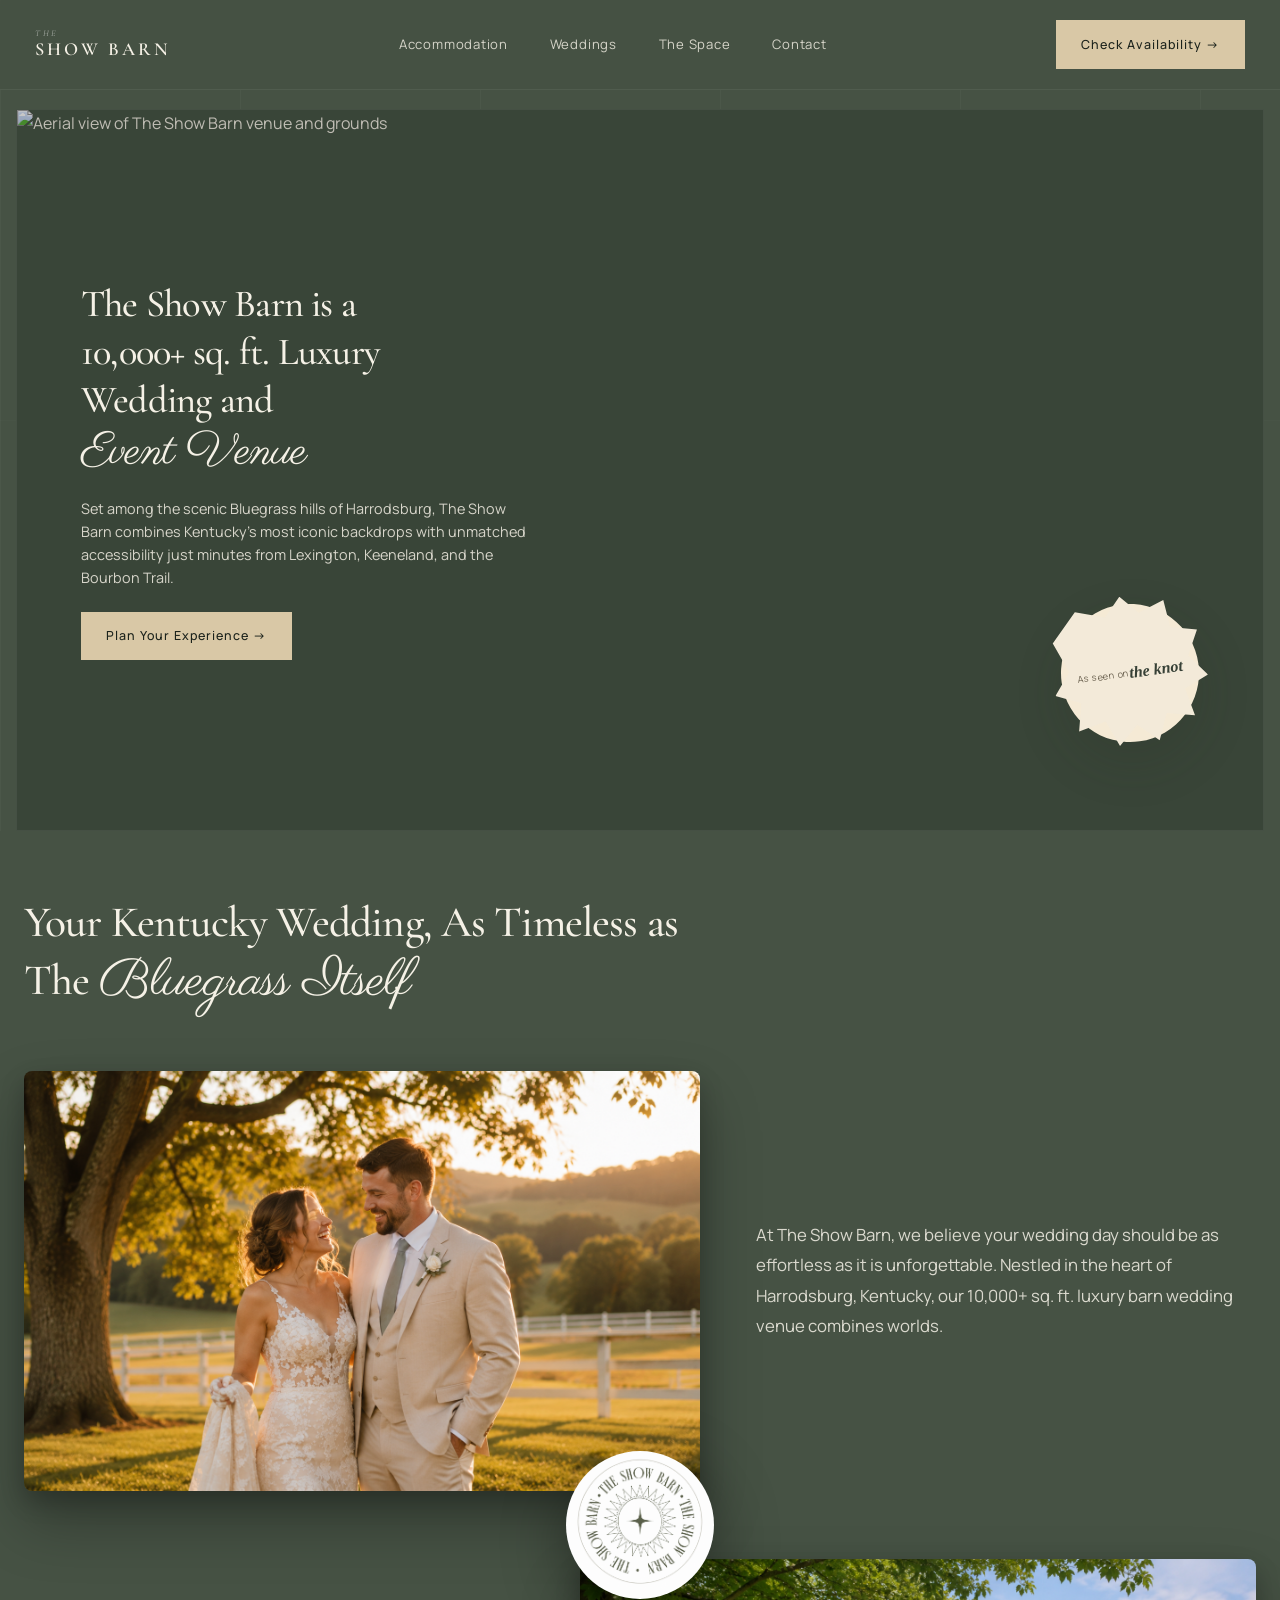
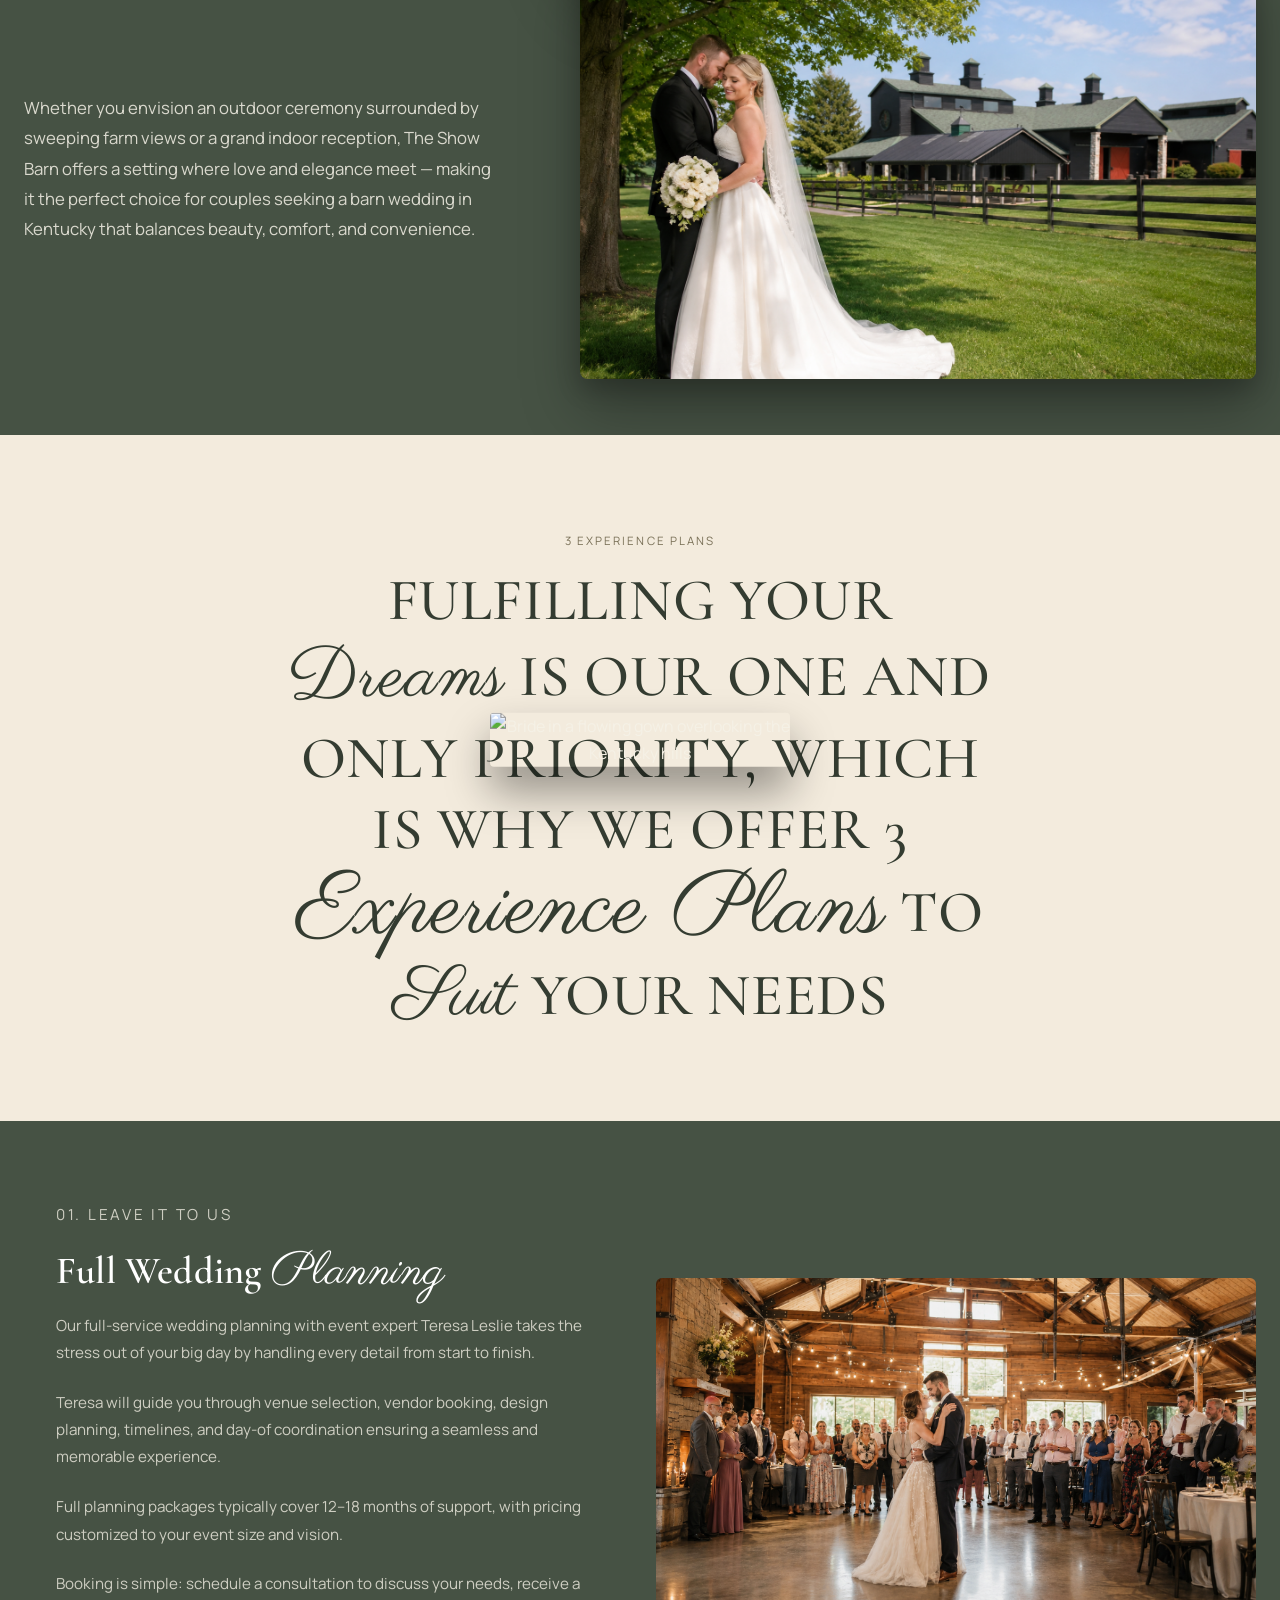
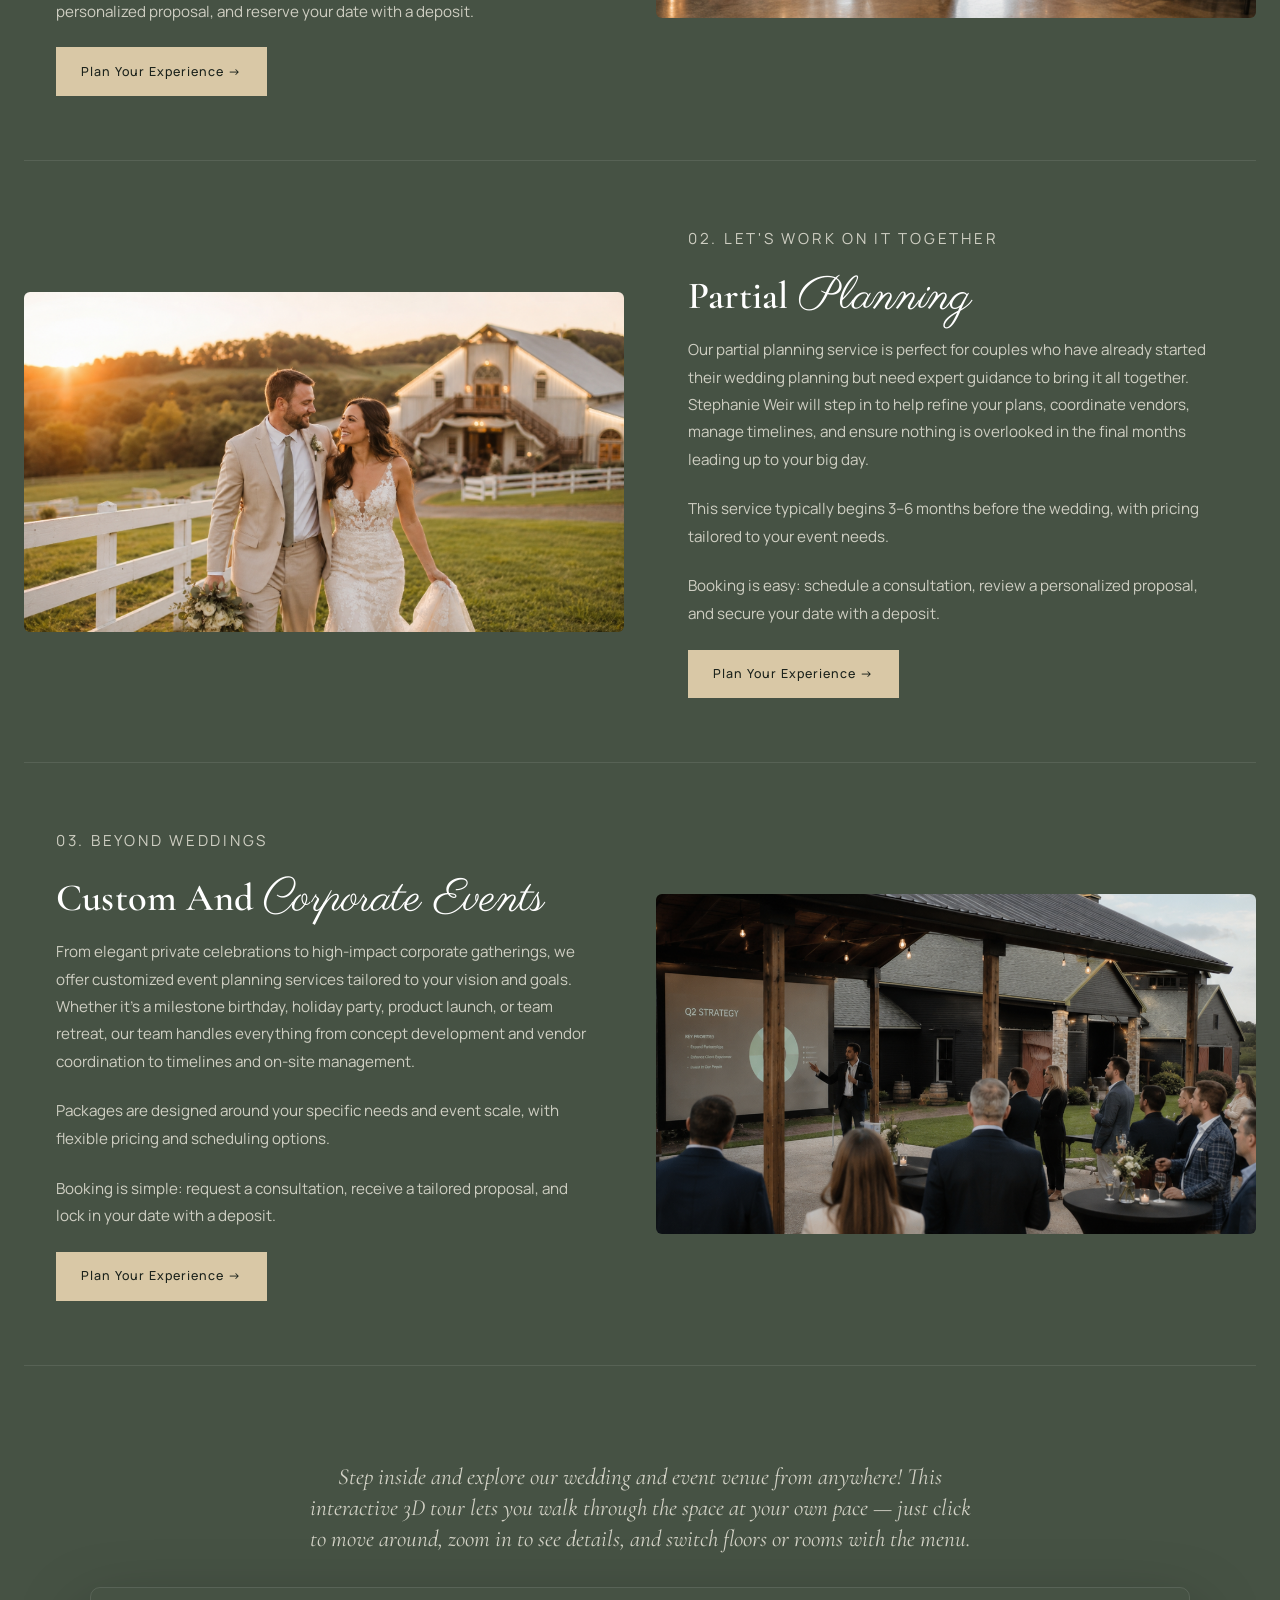
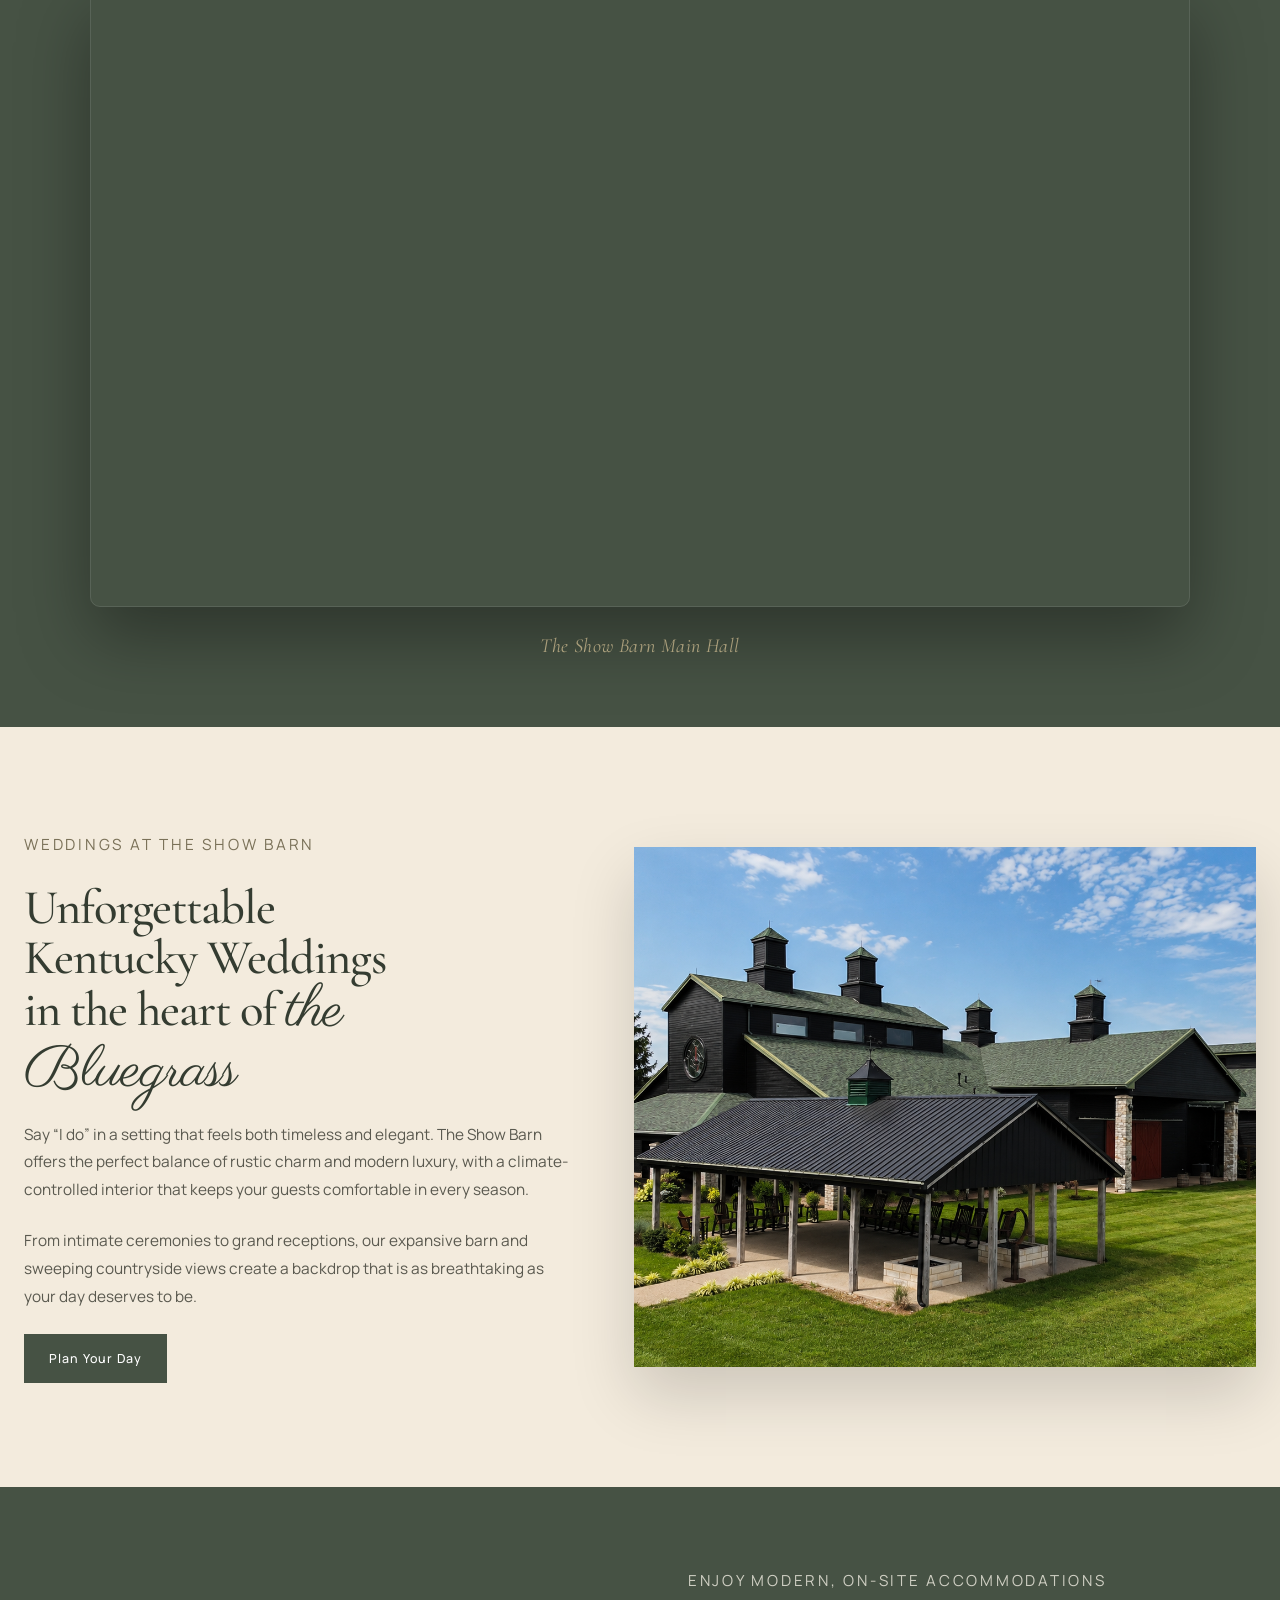
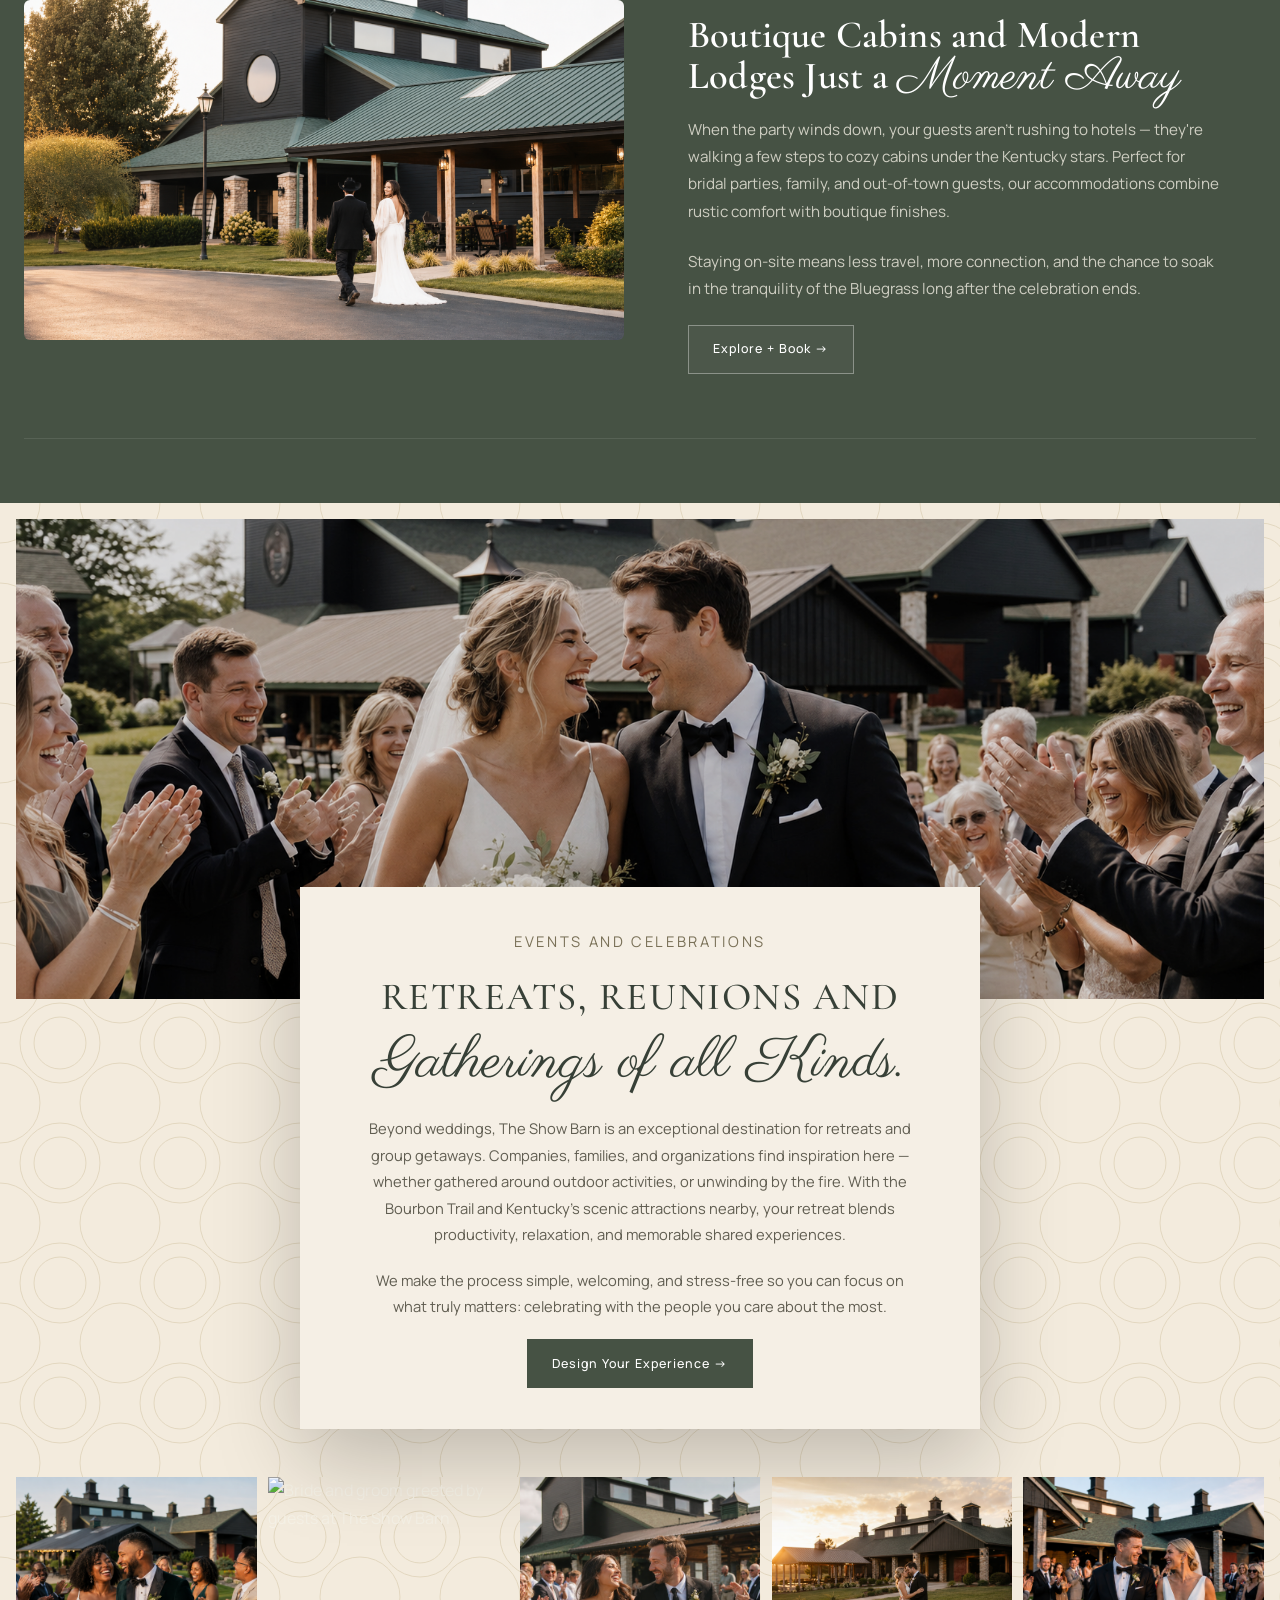
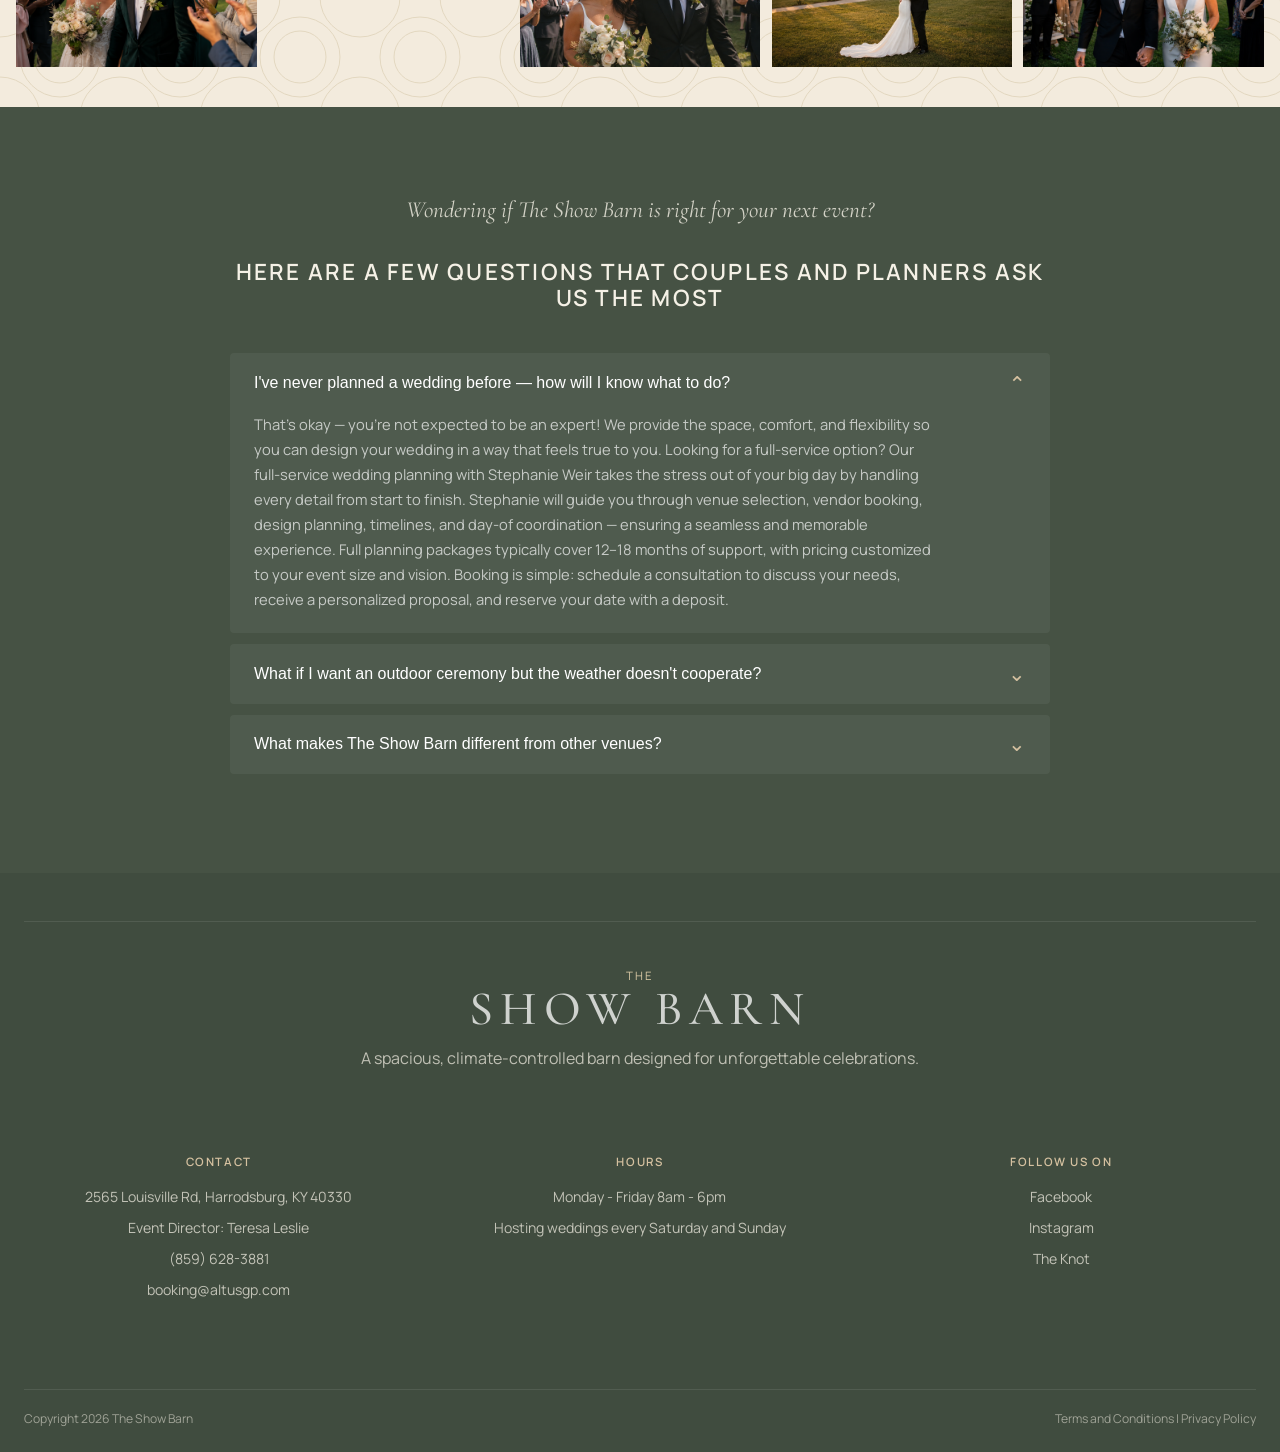
==== commit 5cc6a6ff: "chore: commit all changes" ====
--- a/index.html
+++ b/index.html
@@ -7,7 +7,7 @@
 <meta name="description" content="The Show Barn is a luxury wedding and event venue in Harrodsburg, Kentucky, designed for memorable celebrations, retreats, and gatherings.">
 <link rel="preconnect" href="https://fonts.googleapis.com">
 <link rel="preconnect" href="https://fonts.gstatic.com" crossorigin>
-<link href="https://fonts.googleapis.com/css2?family=Cormorant+Garamond:wght@400;500;600;700&family=Manrope:wght@300;400;500;600;700&display=swap" rel="stylesheet">
+<link href="https://fonts.googleapis.com/css2?family=Cormorant+Garamond:wght@400;500;600;700&family=Manrope:wght@300;400;500;600;700&family=Parisienne&display=swap" rel="stylesheet">
 <link rel="stylesheet" href="style.css">
 <link rel="icon" type="image/svg+xml" href="data:image/svg+xml,%3Csvg xmlns='http://www.w3.org/2000/svg' viewBox='0 0 100 100'%3E%3Crect width='100' height='100' rx='16' fill='%23465244'/%3E%3Ctext x='50' y='68' font-family='Georgia,serif' font-size='58' font-style='italic' fill='%23f5f1e6' text-anchor='middle'%3ES%3C/text%3E%3C/svg%3E">
 </head>
@@ -16,16 +16,20 @@
 
 <header class="site-nav showbarn-nav">
   <div class="nav-inner nav-inner-home">
-    <a href="./" class="nav-logo nav-logo-home">The Show Barn</a>
+    <a href="/" class="nav-logo nav-logo-home">
+      <span class="nav-logo-text">
+        <span class="nav-logo-eyebrow">The</span>
+        <b>SHOW BARN</b>
+      </span>
+    </a>
     <nav class="nav-links showbarn-links">
-      <a href="./" class="active">Home</a>
-      <a href="weddings">Weddings</a>
-      <a href="accommodation">Accommodation</a>
-      <a href="the-space">The Space</a>
-      <a href="contact#contact-form">Contact</a>
+      <a href="/accommodation/">Accommodation</a>
+      <a href="/weddings/">Weddings</a>
+      <a href="/the-space/">The Space</a>
+      <a href="/contact/#contact-form">Contact</a>
     </nav>
     <div class="nav-cta-wrap">
-      <a href="contact#contact-form" class="btn btn-tan">Check Availability</a>
+      <a href="/contact/#contact-form" class="btn btn-tan">Check Availability &rarr;</a>
       <button class="nav-toggle" aria-label="Menu"><span></span><span></span><span></span></button>
     </div>
   </div>
@@ -34,19 +38,17 @@
 <main>
   <section class="hero-shell">
     <div class="hero-frame">
-      <img class="hero-image" src="assets/home-clean/hero.png" alt="The Show Barn wedding celebration">
+      <img class="hero-image" src="assets/home-clean/home-1.png" alt="Aerial view of The Show Barn venue and grounds">
       <div class="hero-overlay">
         <div class="hero-copy">
-          <p class="eyebrow">Luxury wedding and event venue</p>
-          <h1>The Show Barn is a 10,000+ sq. ft. Luxury Wedding and Event Venue</h1>
+          <h1>The Show Barn is a 10,000+ sq. ft. Luxury Wedding and <em>Event Venue</em></h1>
           <p class="hero-text">
-            Set in the rolling Bluegrass hills of Harrodsburg, Kentucky, The Show Barn blends
-            rustic warmth with a refined, elegant atmosphere for weddings, retreats, and
-            unforgettable celebrations.
+            Set among the scenic Bluegrass hills of Harrodsburg, The Show Barn combines Kentucky's
+            most iconic backdrops with unmatched accessibility just minutes from Lexington, Keeneland,
+            and the Bourbon Trail.
           </p>
           <div class="hero-actions">
-            <a class="btn btn-tan" href="contact#contact-form">Plan Your Visit</a>
-            <a class="btn btn-outline-white" href="#tour">Explore the Space</a>
+            <a class="btn btn-tan" href="/contact/#contact-form">Plan Your Experience &rarr;</a>
           </div>
         </div>
         <a class="knot-badge" href="https://www.theknot.com/" target="_blank" rel="noreferrer">
@@ -57,35 +59,137 @@
     </div>
   </section>
 
-  <section class="intro-band">
-    <div class="section-shell intro-grid">
-      <div class="intro-copy">
-        <p class="eyebrow">Your Kentucky wedding, as timeless as the Bluegrass</p>
-        <h2>Memorable celebrations are created in moments shared with the people we love.</h2>
-        <p>
-          At The Show Barn, we believe your celebration should feel personal, effortless, and
-          beautiful. Our venue is designed to give couples and families the room to gather,
-          celebrate, and stay connected from the first look to the last dance.
-        </p>
-        <p>
-          With flexible indoor and outdoor experiences, on-site comfort, and a setting that feels
-          both private and expansive, the property is built for weddings that are relaxed and
-          deeply memorable.
-        </p>
-      </div>
-      <div class="intro-stack">
-        <img src="assets/home-clean/feature-left.png" alt="Wedding guests celebrating at The Show Barn" class="stack-card stack-card-top">
-        <img src="assets/home-clean/feature-right.png" alt="The Show Barn exterior and courtyard" class="stack-card stack-card-bottom">
+  <section class="intro-rows-band">
+    <div class="section-shell">
+      <div class="intro-heading-row">
+        <h2 class="intro-heading">Your Kentucky Wedding, As Timeless as The <em>Bluegrass Itself</em></h2>
+      </div>
+      <div class="intro-row intro-row-reverse">
+        <div class="intro-row-image">
+          <img src="assets/wedding-clean/wedding-1.png" alt="Bride and groom laughing together under a tree at golden hour">
+        </div>
+        <div class="intro-row-copy">
+          <p>
+            At The Show Barn, we believe your wedding day should be as effortless as it is
+            unforgettable. Nestled in the heart of Harrodsburg, Kentucky, our 10,000+ sq. ft. luxury
+            barn wedding venue combines worlds.
+          </p>
+        </div>
+      </div>
+
+      <div class="stamp-row">
+        <img class="stamp-badge" src="assets/wedding-clean/center.png" alt="The Show Barn seal">
+      </div>
+
+      <div class="intro-row">
+        <div class="intro-row-copy">
+          <p>
+            Whether you envision an outdoor ceremony surrounded by sweeping farm views or a grand
+            indoor reception, The Show Barn offers a setting where love and elegance meet &mdash;
+            making it the perfect choice for couples seeking a barn wedding in Kentucky that balances
+            beauty, comfort, and convenience.
+          </p>
+        </div>
+        <div class="intro-row-image">
+          <img src="assets/wedding-clean/wedding-2.png" alt="Bride and groom embracing under a tree with The Show Barn behind them">
+        </div>
+      </div>
+    </div>
+  </section>
+
+  <section class="dreams-band">
+    <div class="section-shell dreams-shell">
+      <p class="eyebrow dreams-eyebrow">3 Experience Plans</p>
+      <h2 class="dreams-heading">
+        Fulfilling your <em>Dreams</em> is our one and only priority, which is why we offer
+        3 <em class="dreams-em-lg">Experience Plans</em> to <em>Suit</em> your needs
+      </h2>
+      <img class="dreams-photo" src="assets/wedding-clean/wedding-3.png" alt="Bride in a flowing gown overlooking the Kentucky hills">
+    </div>
+  </section>
+
+  <section class="dark-plans">
+    <div class="section-shell">
+      <div class="plan-row plan-row-reverse">
+        <img src="assets/wedding-clean/wedding-4.png" alt="Bride and groom sharing a first dance inside The Show Barn">
+        <div class="plan-copy">
+          <p class="eyebrow">01. Leave it to us</p>
+          <h3>Full Wedding <em>Planning</em></h3>
+          <p>
+            Our full-service wedding planning with event expert Teresa Leslie takes the stress out
+            of your big day by handling every detail from start to finish.
+          </p>
+          <p>
+            Teresa will guide you through venue selection, vendor booking, design planning,
+            timelines, and day-of coordination ensuring a seamless and memorable experience.
+          </p>
+          <p>
+            Full planning packages typically cover 12&ndash;18 months of support, with pricing
+            customized to your event size and vision.
+          </p>
+          <p>
+            Booking is simple: schedule a consultation to discuss your needs, receive a personalized
+            proposal, and reserve your date with a deposit.
+          </p>
+          <a class="btn btn-tan" href="/contact/#contact-form">Plan Your Experience &rarr;</a>
+        </div>
+      </div>
+
+      <div class="plan-row">
+        <img src="assets/wedding-clean/wedding-5.png" alt="Bride and groom walking in front of a white barn at golden hour">
+        <div class="plan-copy">
+          <p class="eyebrow">02. Let's Work on it Together</p>
+          <h3>Partial <em>Planning</em></h3>
+          <p>
+            Our partial planning service is perfect for couples who have already started their
+            wedding planning but need expert guidance to bring it all together. Stephanie Weir will
+            step in to help refine your plans, coordinate vendors, manage timelines, and ensure
+            nothing is overlooked in the final months leading up to your big day.
+          </p>
+          <p>
+            This service typically begins 3&ndash;6 months before the wedding, with pricing tailored
+            to your event needs.
+          </p>
+          <p>
+            Booking is easy: schedule a consultation, review a personalized proposal, and secure your
+            date with a deposit.
+          </p>
+          <a class="btn btn-tan" href="/contact/#contact-form">Plan Your Experience &rarr;</a>
+        </div>
+      </div>
+
+      <div class="plan-row plan-row-reverse">
+        <img src="assets/wedding-clean/wedding-6.png" alt="Guests gathered under the pavilion for a corporate event at The Show Barn">
+        <div class="plan-copy">
+          <p class="eyebrow">03. Beyond Weddings</p>
+          <h3>Custom And <em>Corporate Events</em></h3>
+          <p>
+            From elegant private celebrations to high-impact corporate gatherings, we offer
+            customized event planning services tailored to your vision and goals. Whether it's a
+            milestone birthday, holiday party, product launch, or team retreat, our team handles
+            everything from concept development and vendor coordination to timelines and on-site
+            management.
+          </p>
+          <p>
+            Packages are designed around your specific needs and event scale, with flexible pricing
+            and scheduling options.
+          </p>
+          <p>
+            Booking is simple: request a consultation, receive a tailored proposal, and lock in your
+            date with a deposit.
+          </p>
+          <a class="btn btn-tan" href="/contact/#contact-form">Plan Your Experience &rarr;</a>
+        </div>
       </div>
     </div>
   </section>
 
   <section class="tour-band" id="tour">
     <div class="section-shell">
-      <p class="section-kicker">A closer look</p>
       <p class="tour-intro">
-        Step inside and imagine your day here. This space can be toured, styled, and shaped to fit
-        your ceremony, reception, or private event.
+        Step inside and explore our wedding and event venue from anywhere! This interactive 3D tour
+        lets you walk through the space at your own pace &mdash; just click to move around, zoom in to
+        see details, and switch floors or rooms with the menu.
       </p>
       <div class="tour-card">
         <div class="tour-embed">
@@ -93,26 +197,27 @@
         </div>
       </div>
       <p class="tour-caption">The Show Barn Main Hall</p>
-      <p style="margin-top:1.3rem;text-align:center;">
-        <a class="btn btn-outline-white" href="https://my.matterport.com/show/?m=mweATdD8G1L" target="_blank" rel="noreferrer">Open Full Screen 3D Tour</a>
-      </p>
     </div>
   </section>
 
   <section class="cream-band">
     <div class="section-shell feature-cream">
       <div class="feature-cream-copy">
-        <p class="eyebrow dark">Weddings at The Show Barn</p>
-        <h2>Unforgettable Kentucky Weddings in the heart of the Bluegrass</h2>
+        <p class="eyebrow dark">Weddings at the Show Barn</p>
+        <h2>Unforgettable Kentucky Weddings in the heart of <em>the Bluegrass</em></h2>
         <p>
-          The venue combines a dramatic barn aesthetic with comfortable, contemporary details.
-          Couples can move naturally from ceremony to cocktail hour to reception, while guests enjoy
-          a setting that feels polished, welcoming, and easy to navigate.
+          Say &ldquo;I do&rdquo; in a setting that feels both timeless and elegant. The Show Barn
+          offers the perfect balance of rustic charm and modern luxury, with a climate-controlled
+          interior that keeps your guests comfortable in every season.
         </p>
-        <a class="btn btn-forest" href="weddings">See Wedding Details</a>
+        <p>
+          From intimate ceremonies to grand receptions, our expansive barn and sweeping countryside
+          views create a backdrop that is as breathtaking as your day deserves to be.
+        </p>
+        <a class="btn btn-forest" href="/weddings/">Plan Your Day</a>
       </div>
       <div class="feature-cream-image">
-        <img src="assets/home-clean/statement.png" alt="Newlyweds walking past the barn">
+        <img src="assets/home-clean/home-4.png" alt="The Show Barn exterior on a clear day">
       </div>
     </div>
   </section>
@@ -120,60 +225,92 @@
   <section class="dark-plans">
     <div class="section-shell">
       <div class="plan-row">
-        <img src="assets/home-clean/gallery1.png" alt="Couple walking past the barn at sunset">
+        <img src="assets/home-clean/home-5.png" alt="Bride and groom walking toward The Show Barn cabins at golden hour">
         <div class="plan-copy">
-          <p class="eyebrow">Full Wedding Planning</p>
-          <h3>For couples who want a complete, polished experience</h3>
-          <p>
-            Full planning is designed for couples who want support from the earliest decisions
-            through the last detail. Venue flow, vendor coordination, timelines, and design direction
-            come together in one streamlined experience.
-          </p>
-          <a class="btn btn-outline-white" href="contact#contact-form">Learn More</a>
-        </div>
-      </div>
-
-      <div class="plan-row plan-row-reverse">
-        <img src="assets/home-clean/feature-right.png" alt="Wedding ceremony view at The Show Barn">
-        <div class="plan-copy">
-          <p class="eyebrow">Partial Planning</p>
-          <h3>A hands-on option for couples who already have a direction</h3>
-          <p>
-            Partial planning gives you a professional partner to help refine the plan you already
-            have. It is a flexible option for couples who want guidance, organization, and calm
-            execution without handing over every decision.
-          </p>
-          <a class="btn btn-outline-white" href="contact#contact-form">Get Package Info</a>
-        </div>
-      </div>
-
-      <div class="plan-row">
-        <img src="assets/home-clean/gallery2.png" alt="Guests celebrating outside the venue">
-        <div class="plan-copy">
-          <p class="eyebrow">Custom and Corporate Events</p>
-          <h3>Rehearsals, retreats, reunions, and gatherings of all kinds</h3>
-          <p>
-            Beyond weddings, the venue is ideal for family events, retreats, private dinners, and
-            brand gatherings. The space is large enough for a celebration and warm enough to feel
-            intimate.
-          </p>
-          <a class="btn btn-outline-white" href="contact#contact-form">Design Your Event</a>
-        </div>
-      </div>
-    </div>
-  </section>
-
-  <section class="gallery-band">
-    <div class="section-shell">
-      <div class="gallery-head">
-        <p class="eyebrow">Moments that matter</p>
-        <h2>Beautiful views, beautiful people, and a place made for celebration.</h2>
-      </div>
-      <div class="gallery-grid">
-        <img src="assets/home-clean/hero.png" alt="The Show Barn celebration scene">
-        <img src="assets/home-clean/feature-left.png" alt="Guests applauding the couple">
-        <img src="assets/home-clean/statement.png" alt="Newlyweds in front of the barn">
-        <img src="assets/home-clean/banner.png" alt="The Show Barn at sunset">
+          <p class="eyebrow">Enjoy Modern, on-site Accommodations</p>
+          <h3>Boutique Cabins and Modern Lodges Just a <em>Moment Away</em></h3>
+          <p>
+            When the party winds down, your guests aren't rushing to hotels &mdash; they're walking a
+            few steps to cozy cabins under the Kentucky stars. Perfect for bridal parties, family, and
+            out-of-town guests, our accommodations combine rustic comfort with boutique finishes.
+          </p>
+          <p>
+            Staying on-site means less travel, more connection, and the chance to soak in the
+            tranquility of the Bluegrass long after the celebration ends.
+          </p>
+          <a class="btn btn-outline-white" href="/accommodation/">Explore + Book &rarr;</a>
+        </div>
+      </div>
+    </div>
+  </section>
+
+  <section class="banner-overlay-band">
+    <div class="banner-overlay-wrap">
+      <img src="assets/home-clean/home-6.png" alt="Wedding party celebration at The Show Barn" class="banner-overlay-img">
+      <div class="banner-overlay-card">
+        <p class="eyebrow dark">Events and Celebrations</p>
+        <h2>RETREATS, REUNIONS AND <em>Gatherings of all Kinds.</em></h2>
+        <p>
+          Beyond weddings, The Show Barn is an exceptional destination for retreats and group
+          getaways. Companies, families, and organizations find inspiration here &mdash; whether
+          gathered around outdoor activities, or unwinding by the fire. With the Bourbon Trail and
+          Kentucky's scenic attractions nearby, your retreat blends productivity, relaxation, and
+          memorable shared experiences.
+        </p>
+        <p>
+          We make the process simple, welcoming, and stress-free so you can focus on what truly
+          matters: celebrating with the people you care about the most.
+        </p>
+        <a class="btn btn-forest" href="/contact/#contact-form">Design Your Experience &rarr;</a>
+      </div>
+    </div>
+  </section>
+
+  <section class="gallery-strip-band">
+    <div class="gallery-strip">
+      <img src="assets/home-clean/home-7.png" alt="Couple celebrating at The Show Barn">
+      <img src="assets/home-clean/home-8.png" alt="Bride and groom greeted by guests at The Show Barn">
+      <img src="assets/home-clean/home-9.png" alt="Newlyweds laughing together at The Show Barn">
+      <img src="assets/home-clean/home-10.png" alt="Bride and groom embracing at sunset at The Show Barn">
+      <img src="assets/home-clean/home-11.png" alt="Wedding celebration at The Show Barn">
+    </div>
+  </section>
+
+  <section class="faq-band">
+    <div class="section-shell faq-shell-center">
+      <p class="tour-intro">Wondering if The Show Barn is right for your next event?</p>
+      <h2 class="faq-caps-title">Here Are a Few Questions That Couples and Planners Ask Us the Most</h2>
+      <div class="faq faq-center">
+        <div class="faq-item open">
+          <button class="faq-q"><span>I've never planned a wedding before &mdash; how will I know what to do?</span><span class="icon">&#8964;</span></button>
+          <div class="faq-a"><p>
+            That's okay &mdash; you're not expected to be an expert! We provide the space, comfort,
+            and flexibility so you can design your wedding in a way that feels true to you. Looking
+            for a full-service option? Our full-service wedding planning with Stephanie Weir takes
+            the stress out of your big day by handling every detail from start to finish. Stephanie
+            will guide you through venue selection, vendor booking, design planning, timelines, and
+            day-of coordination &mdash; ensuring a seamless and memorable experience. Full planning
+            packages typically cover 12&ndash;18 months of support, with pricing customized to your
+            event size and vision. Booking is simple: schedule a consultation to discuss your needs,
+            receive a personalized proposal, and reserve your date with a deposit.
+          </p></div>
+        </div>
+        <div class="faq-item">
+          <button class="faq-q"><span>What if I want an outdoor ceremony but the weather doesn't cooperate?</span><span class="icon">&#8964;</span></button>
+          <div class="faq-a"><p>
+            No problem at all. The Main Hall and covered pavilion give you a spacious,
+            climate-controlled backup so your ceremony can move indoors in minutes without losing the
+            atmosphere you planned for.
+          </p></div>
+        </div>
+        <div class="faq-item">
+          <button class="faq-q"><span>What makes The Show Barn different from other venues?</span><span class="icon">&#8964;</span></button>
+          <div class="faq-a"><p>
+            Between the climate-controlled 10,000+ sq. ft. barn, boutique cabins just steps away, and
+            a location minutes from Lexington, Keeneland, and the Bourbon Trail, your guests get a
+            true Bluegrass weekend &mdash; not just a single-day event.
+          </p></div>
+        </div>
       </div>
     </div>
   </section>
--- a/style.css
+++ b/style.css
@@ -298,7 +298,7 @@
   padding:1.4rem 0; display:flex; justify-content:space-between; align-items:center;
 }
 .faq-q .icon{ font-size:1.3rem; color:var(--tan); transition:transform .3s; }
-.faq-item.open .faq-q .icon{ transform:rotate(45deg); }
+.faq-item.open .faq-q .icon{ transform:rotate(180deg); }
 .faq-a{ max-height:0; overflow:hidden; transition:max-height .35s ease; }
 .faq-item.open .faq-a{ max-height:400px; }
 .faq-a p{ padding-bottom:1.4rem; color:rgba(255,255,255,.68); font-size:.92rem; max-width:680px; }
@@ -557,12 +557,16 @@
 }
 
 .showbarn-page .nav-logo-home{
+  color: var(--text);
+}
+
+.showbarn-page .nav-logo-home .nav-logo-eyebrow{
   font-family: 'Cormorant Garamond', serif;
-  font-style: italic;
-  font-weight: 500;
-  font-size: 1.5rem;
-  letter-spacing: .01em;
-  color: var(--text);
+}
+
+.showbarn-page .nav-logo-home b{
+  font-family: 'Cormorant Garamond', serif;
+  font-size: 1.15rem;
 }
 
 .showbarn-page .showbarn-links{
@@ -632,12 +636,11 @@
   align-items: center;
   justify-content: space-between;
   gap: 2rem;
-  padding: 2.5rem 4rem 3rem;
+  padding: 2.5rem 4rem;
 }
 
 .showbarn-page .hero-copy{
-  width: min(560px, 50%);
-  padding-top: 8rem;
+  width: min(520px, 46%);
 }
 
 .showbarn-page .eyebrow{
@@ -653,28 +656,26 @@
 }
 
 .showbarn-page .hero-copy h1,
-.showbarn-page .intro-copy h2,
 .showbarn-page .feature-cream-copy h2,
-.showbarn-page .gallery-head h2,
-.showbarn-page .contact-card h2{
+.showbarn-page .banner-overlay-card h2{
   font-family: 'Cormorant Garamond', serif;
   font-weight: 500;
   letter-spacing: -.02em;
 }
 
 .showbarn-page .hero-copy h1{
-  font-size: clamp(2.9rem, 4.6vw, 5.2rem);
-  line-height: 1.02;
-  max-width: 18ch;
+  font-size: clamp(2.1rem, 3vw, 3.4rem);
+  line-height: 1.25;
+  max-width: 20ch;
   margin: 0 0 1rem;
 }
 
 .showbarn-page .hero-text{
-  max-width: 31rem;
-  font-size: .95rem;
-  line-height: 1.7;
+  max-width: 28rem;
+  font-size: .9rem;
+  line-height: 1.6;
   color: rgba(245,241,230,.84);
-  margin: 0 0 1.8rem;
+  margin: 0 0 1.4rem;
 }
 
 .showbarn-page .hero-actions{
@@ -705,66 +706,48 @@
   font-size: 1rem;
 }
 
-.showbarn-page .intro-band{
+.showbarn-page .intro-rows-band{
   background: var(--forest);
-  padding: 1.3rem 0 0;
-}
-
-.showbarn-page .intro-grid{
+  padding: 4rem 0 1rem;
+}
+
+.showbarn-page .intro-row{
   display: grid;
-  grid-template-columns: .95fr 1.05fr;
-  gap: 3rem;
+  grid-template-columns: .85fr 1.15fr;
+  gap: 3.5rem;
   align-items: center;
-  min-height: 760px;
-  padding: 4rem 0 2rem;
-}
-
-.showbarn-page .intro-copy{
-  padding: 2rem 0 2rem 3rem;
-  border-left: 1px solid rgba(255,255,255,.12);
-}
-
-.showbarn-page .intro-copy h2{
-  font-size: clamp(2.5rem, 4vw, 4.8rem);
-  line-height: 1.02;
-  max-width: 18ch;
-  margin: 0 0 1.5rem;
-}
-
-.showbarn-page .intro-copy p{
-  max-width: 34rem;
-  color: rgba(245,241,230,.8);
-  font-size: .95rem;
-  line-height: 1.75;
-}
-
-.showbarn-page .intro-copy p + p{
-  margin-top: 1.2rem;
-}
-
-.showbarn-page .intro-stack{
-  position: relative;
-  min-height: 620px;
-}
-
-.showbarn-page .stack-card{
-  position: absolute;
-  width: min(100%, 420px);
+  padding: 2.5rem 0;
+}
+
+.showbarn-page .intro-row-reverse{
+  grid-template-columns: 1.15fr .85fr;
+}
+
+.showbarn-page .intro-row-reverse .intro-row-image{
+  order: 1;
+}
+
+.showbarn-page .intro-row-reverse .intro-row-copy{
+  order: 2;
+}
+
+.showbarn-page .intro-row-copy p{
+  max-width: 30rem;
+  color: rgba(245,241,230,.85);
+  font-size: 1.05rem;
+  line-height: 1.8;
+}
+
+.showbarn-page .intro-row-copy .hero-actions{
+  margin-top: 1.6rem;
+}
+
+.showbarn-page .intro-row-image img{
+  width: 100%;
+  height: 420px;
   object-fit: cover;
-  box-shadow: 0 30px 60px rgba(0,0,0,.22);
-  border: 8px solid rgba(255,255,255,.07);
-}
-
-.showbarn-page .stack-card-top{
-  top: 0;
-  right: 8%;
-  height: 290px;
-}
-
-.showbarn-page .stack-card-bottom{
-  bottom: 0;
-  left: 8%;
-  height: 290px;
+  border-radius: 8px;
+  box-shadow: 0 30px 60px rgba(0,0,0,.3), 0 10px 24px rgba(0,0,0,.2);
 }
 
 .showbarn-page .tour-band{
@@ -942,105 +925,314 @@
   color: var(--tan-dark);
 }
 
-.showbarn-page .gallery-band{
-  background: #475544;
-  padding: 3.5rem 0 4.2rem;
-}
-
-.showbarn-page .gallery-head{
-  text-align: center;
-  max-width: 42rem;
-  margin: 0 auto 2rem;
-}
-
-.showbarn-page .gallery-head h2{
-  font-size: clamp(2rem, 3.2vw, 3.6rem);
-  line-height: 1;
-  margin: 0;
-}
-
-.showbarn-page .gallery-grid{
-  display: grid;
-  grid-template-columns: repeat(4, 1fr);
-  gap: .8rem;
-}
-
-.showbarn-page .gallery-grid img{
-  width: 100%;
-  height: 230px;
-  object-fit: cover;
-}
-
-.showbarn-page .contact-band{
-  background: linear-gradient(180deg, #495646 0%, #495646 56%, #4a5746 56%, #4a5746 100%);
-  padding: 4rem 0 5rem;
-}
-
-.showbarn-page .contact-bg-wrap{
+.showbarn-page .banner-overlay-band{
+  background-color: #f3ebdd;
+  background-image: url("data:image/svg+xml,%3Csvg xmlns='http://www.w3.org/2000/svg' width='120' height='120'%3E%3Cg fill='none' stroke='%23c9b892' stroke-width='1' opacity='0.4'%3E%3Ccircle cx='60' cy='60' r='40'/%3E%3Ccircle cx='60' cy='60' r='26'/%3E%3Ccircle cx='0' cy='0' r='40'/%3E%3Ccircle cx='120' cy='0' r='40'/%3E%3Ccircle cx='0' cy='120' r='40'/%3E%3Ccircle cx='120' cy='120' r='40'/%3E%3C/g%3E%3C/svg%3E");
+  background-size: 120px 120px;
+  padding: 1rem 0 3rem;
+}
+
+.showbarn-page .banner-overlay-wrap{
   width: min(1500px, calc(100% - 2rem));
   margin: 0 auto;
   position: relative;
 }
 
-.showbarn-page .contact-bg{
+.showbarn-page .banner-overlay-img{
   width: 100%;
-  height: 420px;
+  height: 480px;
   object-fit: cover;
   display: block;
-  filter: brightness(.82);
-}
-
-.showbarn-page .contact-card{
-  width: min(640px, calc(100% - 2rem));
-  margin: -5.4rem auto 0;
+  filter: brightness(.88);
+}
+
+.showbarn-page .banner-overlay-card{
+  width: min(680px, calc(100% - 2rem));
+  margin: -7rem auto 0;
+  position: relative;
   background: #f5efe5;
   color: #374037;
-  padding: 2rem 2.2rem 2.2rem;
-  box-shadow: 0 30px 80px rgba(0,0,0,.18);
-  border: 1px solid rgba(255,255,255,.7);
-}
-
-.showbarn-page .contact-card h2{
-  font-size: clamp(2.2rem, 4vw, 3.6rem);
-  margin: 0 0 .7rem;
+  padding: 2.6rem 2.8rem;
   text-align: center;
-}
-
-.showbarn-page .contact-card p{
+  box-shadow: 0 30px 80px rgba(0,0,0,.22);
+}
+
+.showbarn-page .banner-overlay-card h2{
+  font-family: 'Cormorant Garamond', serif;
+  font-weight: 500;
+  font-size: clamp(1.7rem, 3vw, 2.4rem);
+  letter-spacing: .04em;
+  line-height: 1.2;
+  margin: 0 0 1.1rem;
+  text-transform: uppercase;
+}
+
+.showbarn-page .banner-overlay-card h2 em{
+  display: block;
+  text-transform: none;
+  letter-spacing: 0;
+  font-size: 1.5em;
+  margin-top: .15em;
+}
+
+.showbarn-page .hero-copy h1 em,
+.showbarn-page .feature-cream-copy h2 em,
+.showbarn-page .plan-copy h3 em,
+.showbarn-page .banner-overlay-card h2 em{
+  font-family: 'Parisienne', cursive;
+  font-style: normal;
+  font-weight: 400;
+}
+
+.showbarn-page .hero-copy h1 em{
+  font-size: 1.2em;
+  white-space: nowrap;
+}
+
+.showbarn-page .feature-cream-copy h2 em,
+.showbarn-page .plan-copy h3 em{
+  font-size: 1.2em;
+}
+
+.showbarn-page .banner-overlay-card p{
   color: #605d51;
+  font-size: .92rem;
+  line-height: 1.8;
+  max-width: 34rem;
+  margin: 0 auto 1.2rem;
+}
+
+/* Weddings page — intro heading row */
+.showbarn-page .intro-heading-row{
+  padding: 0 0 1rem;
+  text-align: left;
+}
+
+.showbarn-page .intro-heading{
+  font-family: 'Cormorant Garamond', serif;
+  font-weight: 500;
+  letter-spacing: -.02em;
+  font-size: clamp(2rem, 3.4vw, 3rem);
+  line-height: 1.25;
+  max-width: 32ch;
+  margin: 0;
+  color: #f5f1e6;
+}
+
+.showbarn-page .intro-heading em{
+  font-family: 'Parisienne', cursive;
+  font-style: normal;
+  font-weight: 400;
+  font-size: 1.2em;
+}
+
+/* Weddings page — circular stamp badge between intro rows */
+.showbarn-page .stamp-row{
+  display: flex;
+  justify-content: center;
+  position: relative;
+  z-index: 3;
+  margin: -5rem 0;
+}
+
+.showbarn-page .stamp-badge{
+  width: 148px;
+  height: 148px;
+  object-fit: cover;
+  border-radius: 50%;
+  filter: drop-shadow(0 16px 32px rgba(0,0,0,.4));
+}
+
+.showbarn-page .stamp-badge text{
+  font-family: 'Cormorant Garamond', serif;
+  text-transform: uppercase;
+}
+
+/* Weddings page — "Fulfilling your dreams" stacked heading with overlapping photo */
+.showbarn-page .dreams-band{
+  background: #f3ebdd;
+  padding: 6rem 0 5rem;
+  position: relative;
+  overflow: hidden;
+}
+
+.showbarn-page .dreams-shell{
+  position: relative;
+  width: min(720px, calc(100% - 2rem));
+  margin: 0 auto;
   text-align: center;
-  line-height: 1.75;
-  font-size: .95rem;
-  margin: 0 0 1.3rem;
-}
-
-.showbarn-page .mini-form{
+}
+
+.showbarn-page .dreams-eyebrow{
+  text-align: center;
+  color: #7a7158;
+}
+
+.showbarn-page .dreams-heading{
+  font-family: 'Cormorant Garamond', serif;
+  font-weight: 500;
+  letter-spacing: .01em;
+  text-transform: uppercase;
+  font-size: clamp(2.3rem, 4.6vw, 4rem);
+  line-height: 1.22;
+  color: #343c31;
+  margin: 0;
+}
+
+.showbarn-page .dreams-heading em{
+  font-family: 'Parisienne', cursive;
+  font-style: normal;
+  font-weight: 400;
+  text-transform: none;
+  font-size: 1.2em;
+}
+
+.showbarn-page .dreams-heading em.dreams-em-lg{
+  font-size: 1.5em;
+  display: inline-block;
+  line-height: 1;
+}
+
+.showbarn-page .dreams-photo{
+  position: absolute;
+  top: 41%;
+  left: 50%;
+  transform: translate(-50%, -50%);
+  width: min(300px, 60%);
+  border-radius: 4px;
+  box-shadow: 0 24px 44px rgba(0,0,0,.4);
+  z-index: 2;
+}
+
+/* Weddings page — CTA band with contact form */
+.showbarn-page .banner-overlay-img.tall{
+  height: 620px;
+}
+
+.showbarn-page .cta-card{
+  width: min(600px, calc(100% - 2rem));
+}
+
+.showbarn-page .cta-card .contact-form{
+  margin-top: 1.6rem;
+  text-align: left;
+}
+
+.showbarn-page .cta-card .form-group{
+  border: 1px solid #e4ddc9;
+  background: #f7f7f4;
+  padding: .55rem .9rem .5rem;
+}
+
+.showbarn-page .cta-card .form-group label{
+  display: flex;
+  align-items: center;
+  gap: .4rem;
+  color: #8a8677;
+  margin-bottom: .2rem;
+}
+
+.showbarn-page .cta-card .field-icon{
+  width: 14px;
+  height: 14px;
+  flex-shrink: 0;
+  color: #a39c86;
+}
+
+.showbarn-page .cta-card input,
+.showbarn-page .cta-card select,
+.showbarn-page .cta-card textarea{
+  width: 100%;
+  background: transparent;
+  border: none;
+  border-radius: 0;
+  padding: 0;
+  color: #384137;
+}
+
+.showbarn-page .cta-card input:focus,
+.showbarn-page .cta-card select:focus,
+.showbarn-page .cta-card textarea:focus{
+  outline: none;
+  background: transparent;
+}
+
+.showbarn-page .cta-card textarea{
+  min-height: 70px;
+  resize: vertical;
+}
+
+.showbarn-page .cta-card .contact-submit{
+  width: 100%;
+  justify-content: center;
+  margin-top: .4rem;
+  padding: .92rem 1rem;
+}
+
+.showbarn-page .gallery-strip-band{
+  background-color: #f3ebdd;
+  background-image: url("data:image/svg+xml,%3Csvg xmlns='http://www.w3.org/2000/svg' width='120' height='120'%3E%3Cg fill='none' stroke='%23c9b892' stroke-width='1' opacity='0.4'%3E%3Ccircle cx='60' cy='60' r='40'/%3E%3Ccircle cx='60' cy='60' r='26'/%3E%3Ccircle cx='0' cy='0' r='40'/%3E%3Ccircle cx='120' cy='0' r='40'/%3E%3Ccircle cx='0' cy='120' r='40'/%3E%3Ccircle cx='120' cy='120' r='40'/%3E%3C/g%3E%3C/svg%3E");
+  background-size: 120px 120px;
+  padding: 0 0 2.5rem;
+}
+
+.showbarn-page .gallery-strip{
+  width: min(1500px, calc(100% - 2rem));
+  margin: 0 auto;
   display: grid;
-  grid-template-columns: 1fr 1fr;
-  gap: .75rem;
-}
-
-.showbarn-page .mini-form input,
-.showbarn-page .mini-form select,
-.showbarn-page .mini-form textarea{
+  grid-template-columns: repeat(5, 1fr);
+  gap: .7rem;
+}
+
+.showbarn-page .gallery-strip img{
   width: 100%;
-  border: 1px solid #d8cfbc;
-  background: #fff;
-  color: #30382f;
-  padding: .85rem .95rem;
+  height: 190px;
+  object-fit: cover;
+}
+
+.showbarn-page .faq-band{
+  background: var(--forest);
+  padding: 5.5rem 0;
+}
+
+.showbarn-page .faq-shell-center{
+  max-width: 52rem;
+  margin: 0 auto;
+  text-align: center;
+}
+
+.showbarn-page .faq-caps-title{
   font-family: 'Manrope', sans-serif;
-  font-size: .92rem;
-}
-
-.showbarn-page .mini-form textarea{
-  grid-column: 1 / -1;
-  min-height: 120px;
-  resize: vertical;
-}
-
-.showbarn-page .mini-form button{
-  grid-column: 1 / -1;
-  justify-self: center;
+  font-weight: 600;
+  font-size: clamp(1.1rem, 2vw, 1.4rem);
+  letter-spacing: .1em;
+  text-transform: uppercase;
+  color: var(--text);
+  margin: 0 0 2.6rem;
+}
+
+.showbarn-page .faq-center{
+  text-align: left;
+}
+
+.showbarn-page .faq-center .faq-item{
+  background: rgba(255,255,255,.05);
+  border-bottom: none;
+  border-radius: 4px;
+  margin-bottom: .7rem;
+  padding: 0 1.5rem;
+}
+
+.showbarn-page .faq-center .faq-q{
+  padding: 1.1rem 0;
+}
+
+.showbarn-page .faq-center .faq-a p{
+  padding-bottom: 1.3rem;
+}
+
+.showbarn-page .faq-q span:first-child{
+  padding-right: 1rem;
 }
 
 .showbarn-page .showbarn-footer{
@@ -1120,26 +1312,26 @@
 
   .showbarn-page .hero-copy{
     width: 58%;
-    padding-top: 4rem;
   }
 
   .showbarn-page .hero-image{
     height: 680px;
   }
 
-  .showbarn-page .intro-grid,
+  .showbarn-page .intro-row,
+  .showbarn-page .intro-row-reverse,
   .showbarn-page .feature-cream,
   .showbarn-page .plan-row{
     grid-template-columns: 1fr;
   }
 
-  .showbarn-page .intro-copy{
-    border-left: 0;
-    padding-left: 0;
-  }
-
-  .showbarn-page .intro-stack{
-    min-height: 560px;
+  .showbarn-page .stamp-row{
+    margin: -2.9rem 0;
+  }
+
+  .showbarn-page .intro-row-reverse .intro-row-image,
+  .showbarn-page .intro-row-reverse .intro-row-copy{
+    order: initial;
   }
 
   .showbarn-page .plan-row-reverse img,
@@ -1147,8 +1339,9 @@
     order: initial;
   }
 
-  .showbarn-page .gallery-grid{
-    grid-template-columns: repeat(2, 1fr);
+  .showbarn-page .gallery-strip{
+    grid-template-columns: repeat(3, 1fr);
+    gap: .6rem;
   }
 
   .showbarn-page .footer-cols{
@@ -1162,7 +1355,7 @@
   }
 
   .showbarn-page .hero-frame,
-  .showbarn-page .contact-bg-wrap{
+  .showbarn-page .banner-overlay-wrap{
     width: calc(100% - 1rem);
   }
 
@@ -1185,47 +1378,60 @@
     margin: 1.2rem 0 0 auto;
   }
 
-  .showbarn-page .intro-grid{
-    min-height: auto;
+  .showbarn-page .intro-rows-band{
     padding: 2rem 0 0;
   }
 
-  .showbarn-page .stack-card{
-    position: relative;
-    width: 100%;
+  .showbarn-page .intro-row{
+    padding: 1.6rem 0;
+    gap: 1.4rem;
+  }
+
+  .showbarn-page .intro-row-image img{
     height: 220px;
-  }
-
-  .showbarn-page .stack-card-top{
-    right: auto;
-    top: auto;
-  }
-
-  .showbarn-page .stack-card-bottom{
-    left: auto;
-    margin-top: 1rem;
-  }
-
-  .showbarn-page .intro-stack{
-    min-height: auto;
   }
 
   .showbarn-page .tour-card img,
   .showbarn-page .feature-cream-image img,
-  .showbarn-page .plan-row img,
-  .showbarn-page .contact-bg{
+  .showbarn-page .plan-row img{
     height: 260px;
   }
 
-  .showbarn-page .gallery-grid{
-    grid-template-columns: 1fr;
-  }
-
-  .showbarn-page .mini-form{
-    grid-template-columns: 1fr;
-  }
-
-  .showbarn-page .mini-form button{
-    width: 100%;
-  }
-}
+  .showbarn-page .banner-overlay-band{
+    padding: 1rem 0 4rem;
+  }
+
+  .showbarn-page .banner-overlay-img{
+    height: 220px;
+  }
+
+  .showbarn-page .banner-overlay-card{
+    margin-top: -3.5rem;
+    padding: 2rem 1.4rem;
+  }
+
+  .showbarn-page .gallery-strip{
+    grid-template-columns: repeat(2, 1fr);
+  }
+
+  .showbarn-page .faq-band{
+    padding: 3.5rem 0;
+  }
+
+  .showbarn-page .stamp-badge{
+    width: 92px;
+    height: 92px;
+  }
+
+  .showbarn-page .stamp-row{
+    margin: -1.8rem 0;
+  }
+
+  .showbarn-page .dreams-band{
+    padding: 3rem 0 2.5rem;
+  }
+
+  .showbarn-page .banner-overlay-img.tall{
+    height: 320px;
+  }
+}
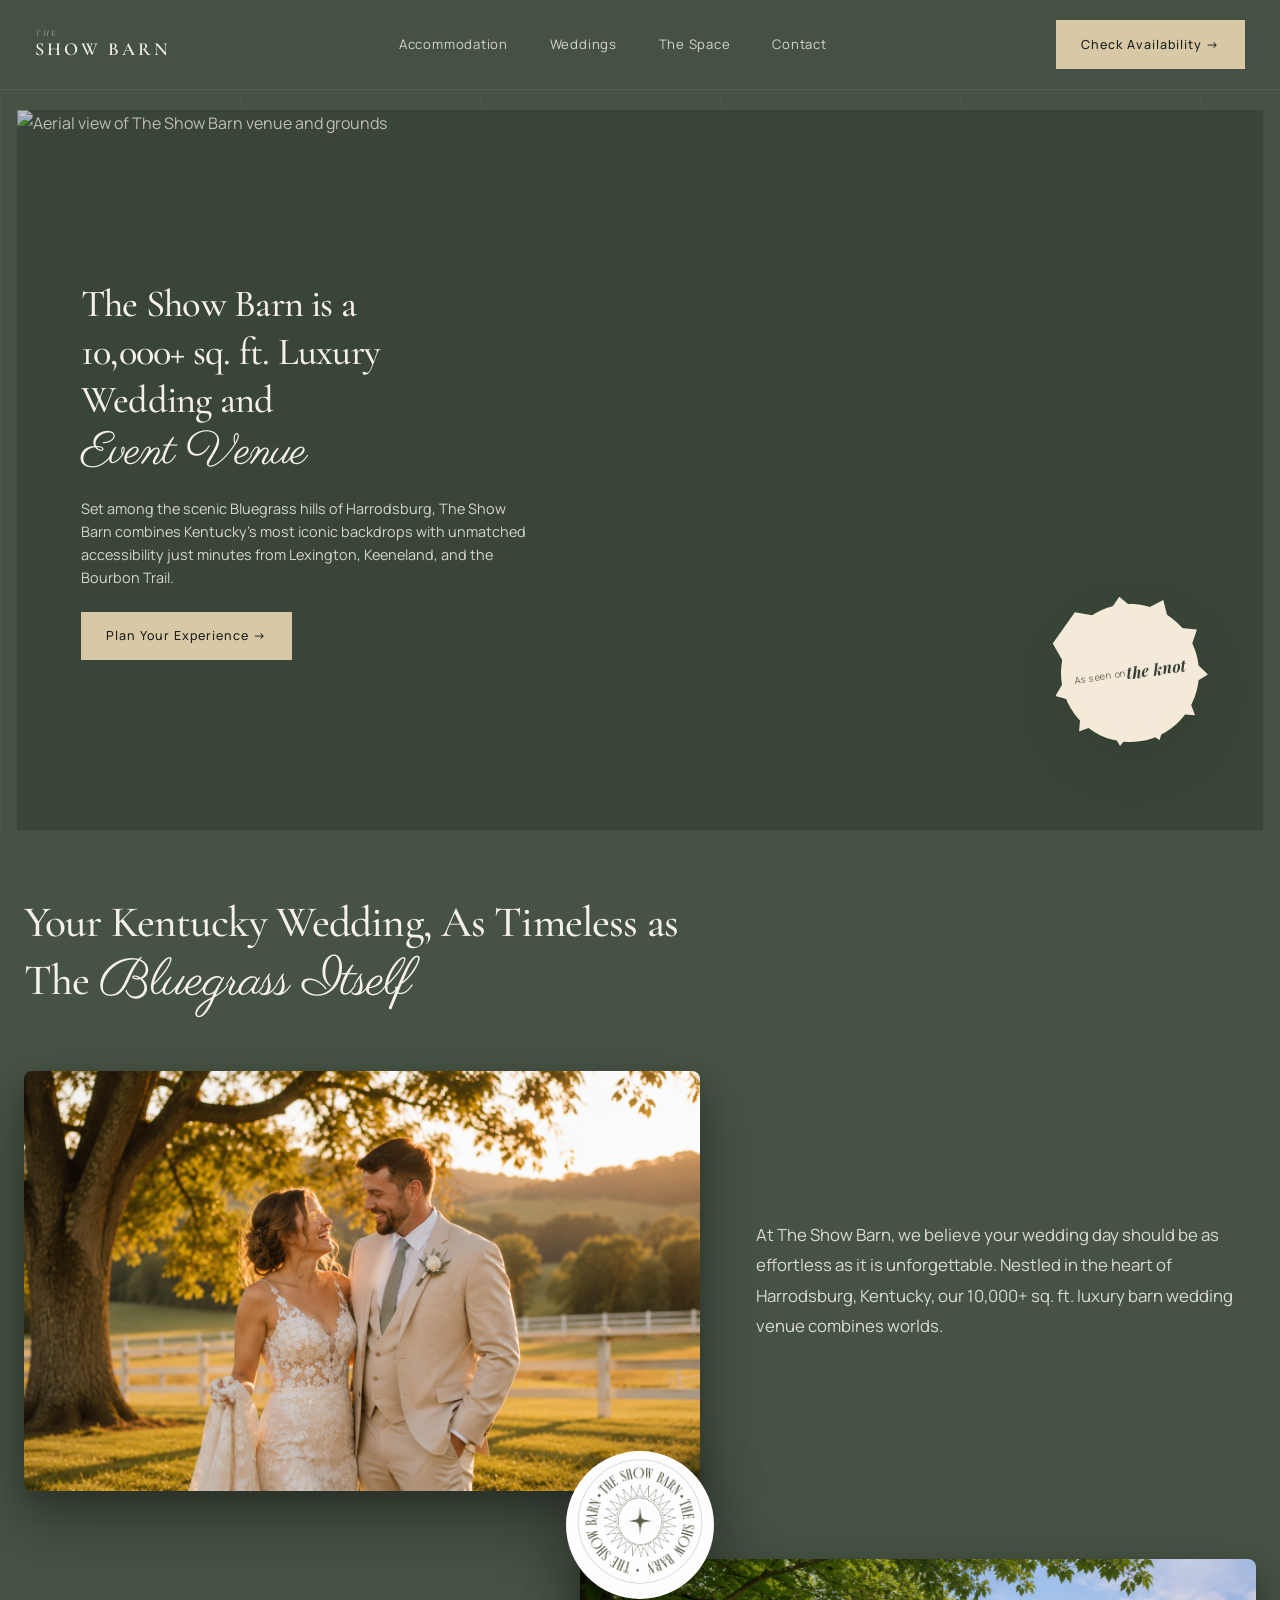
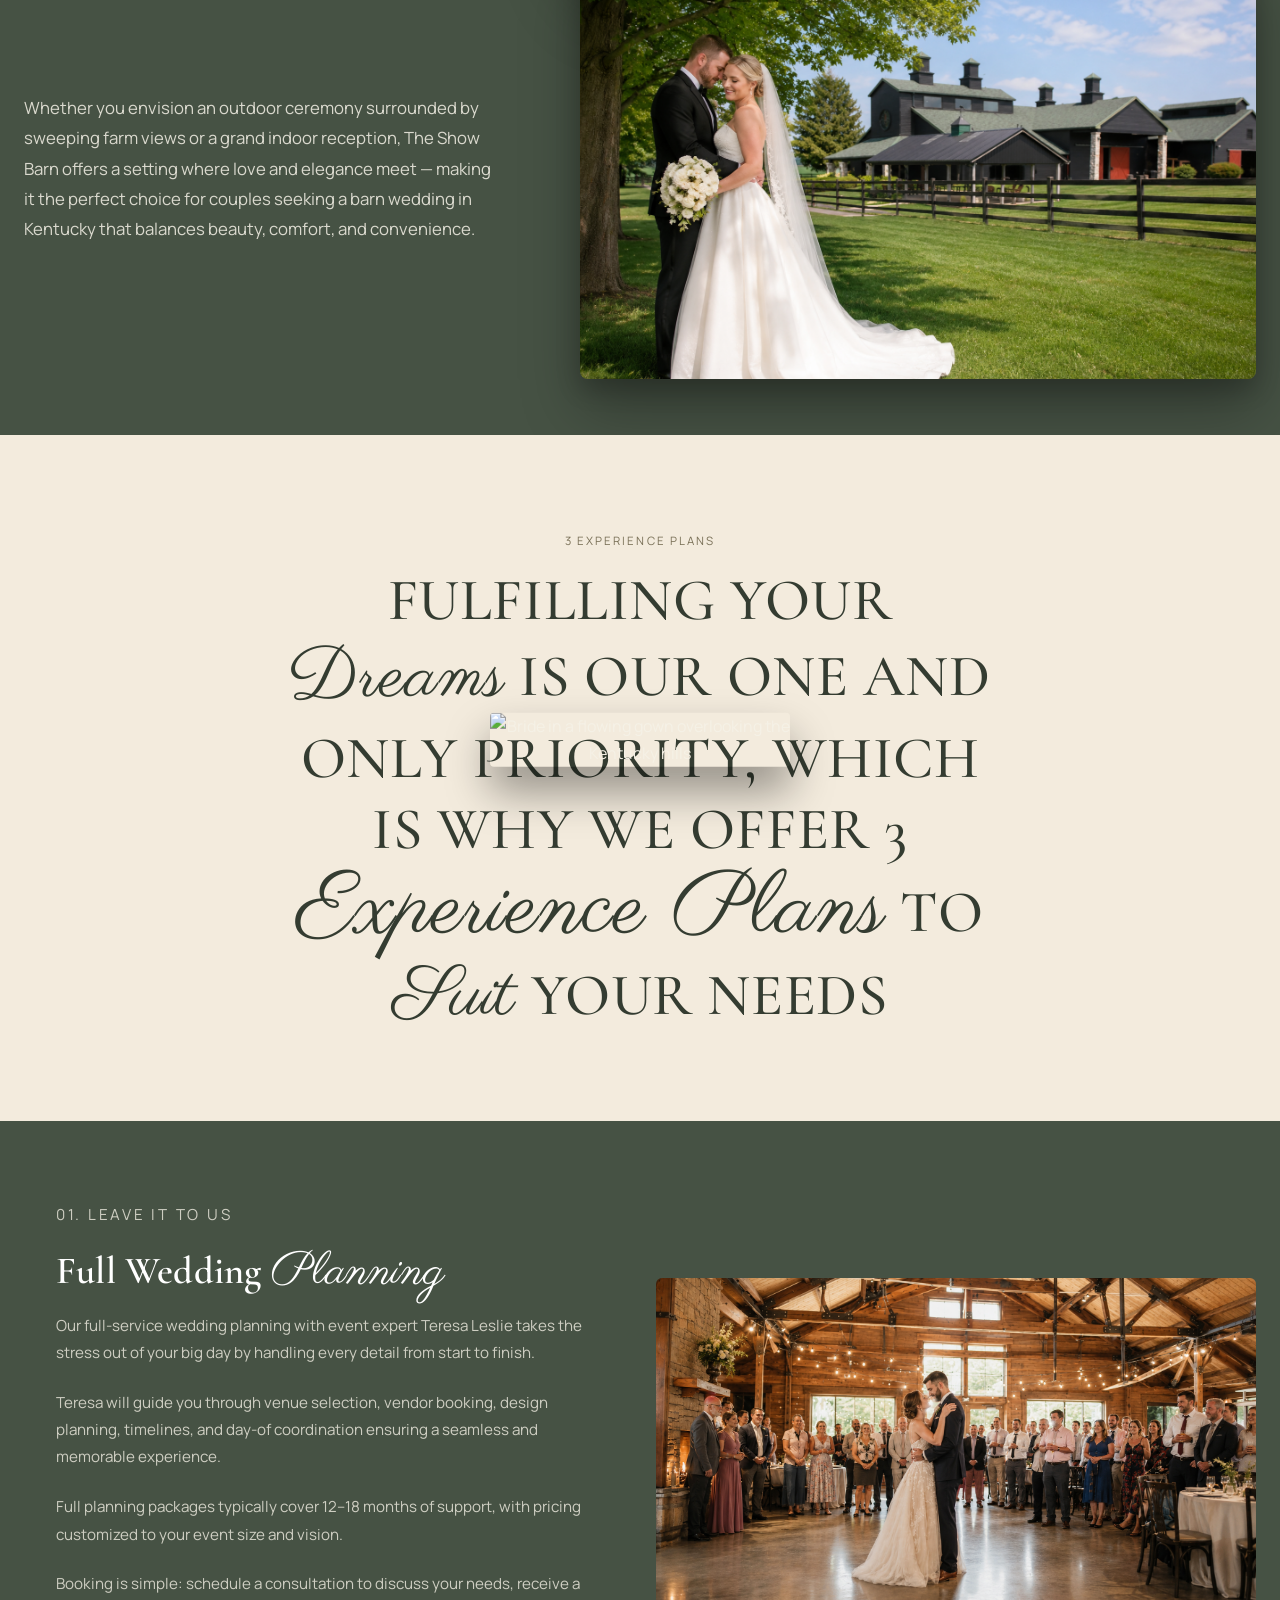
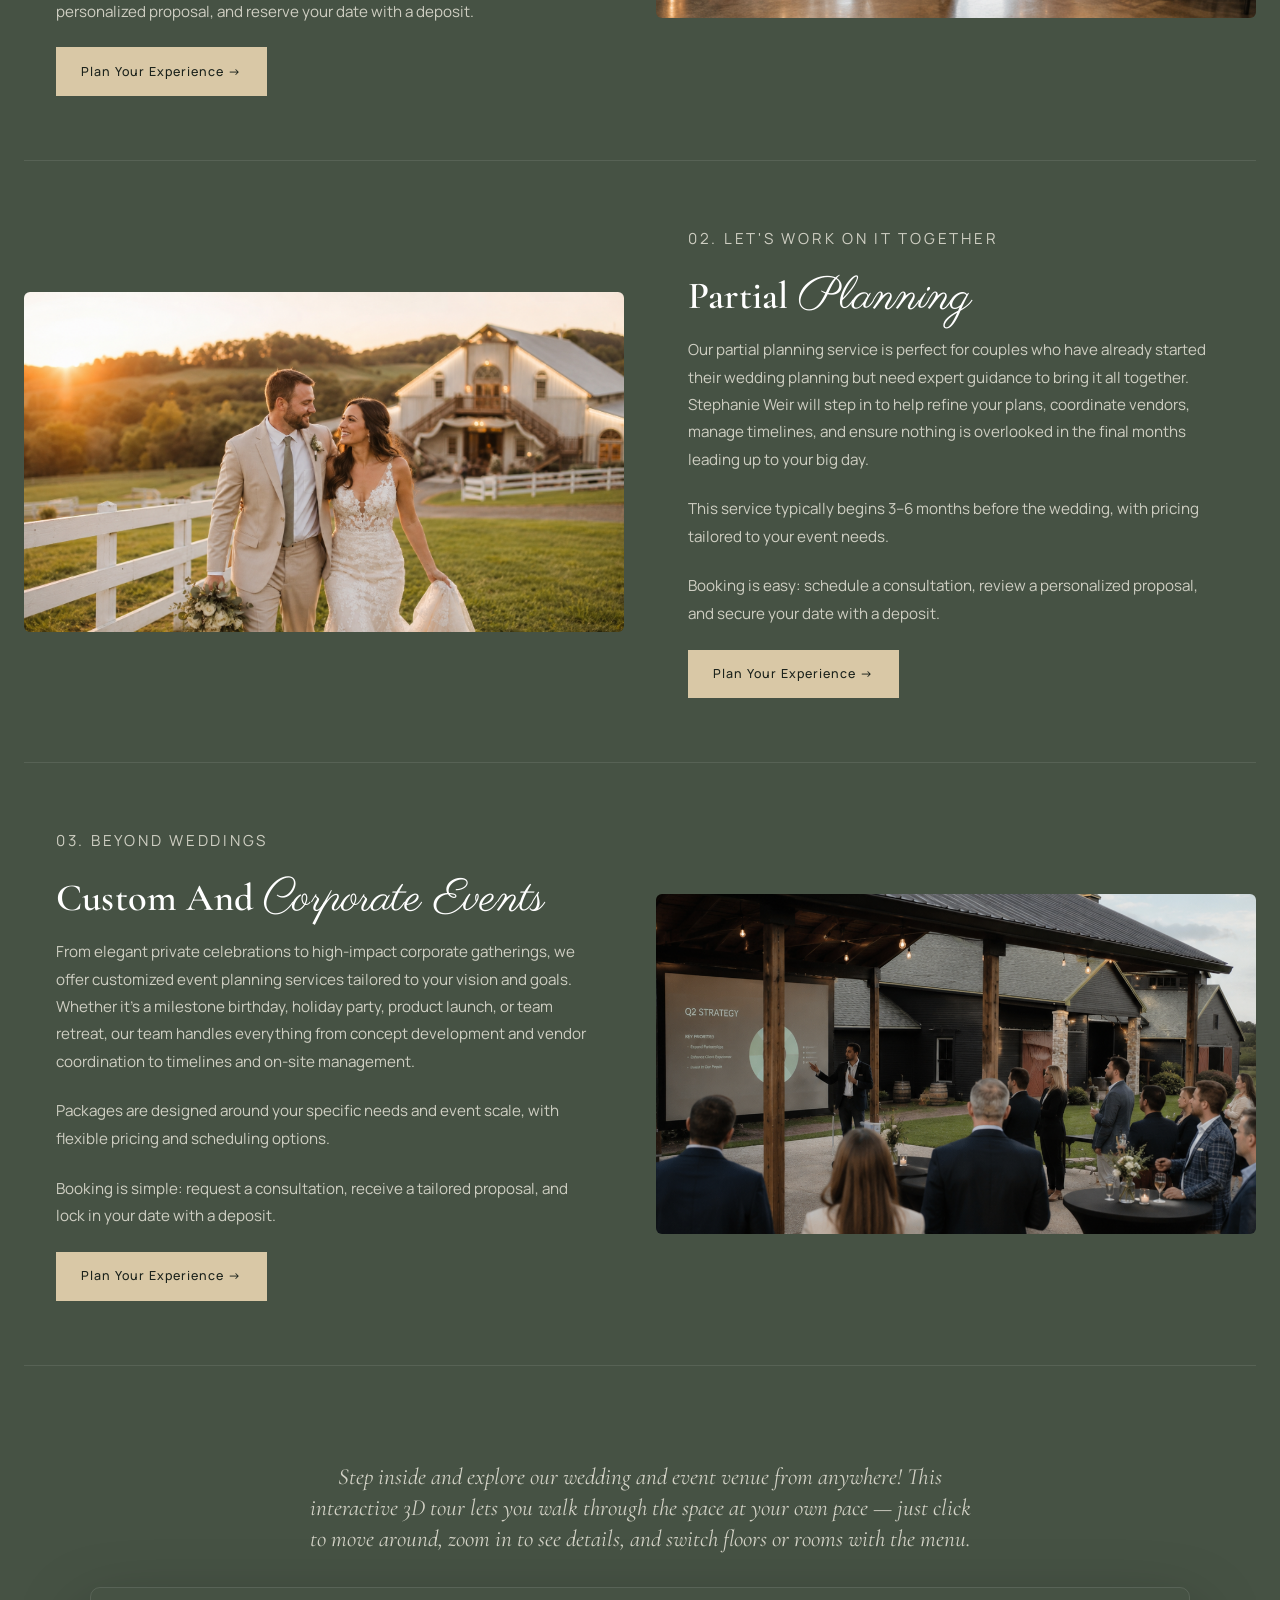
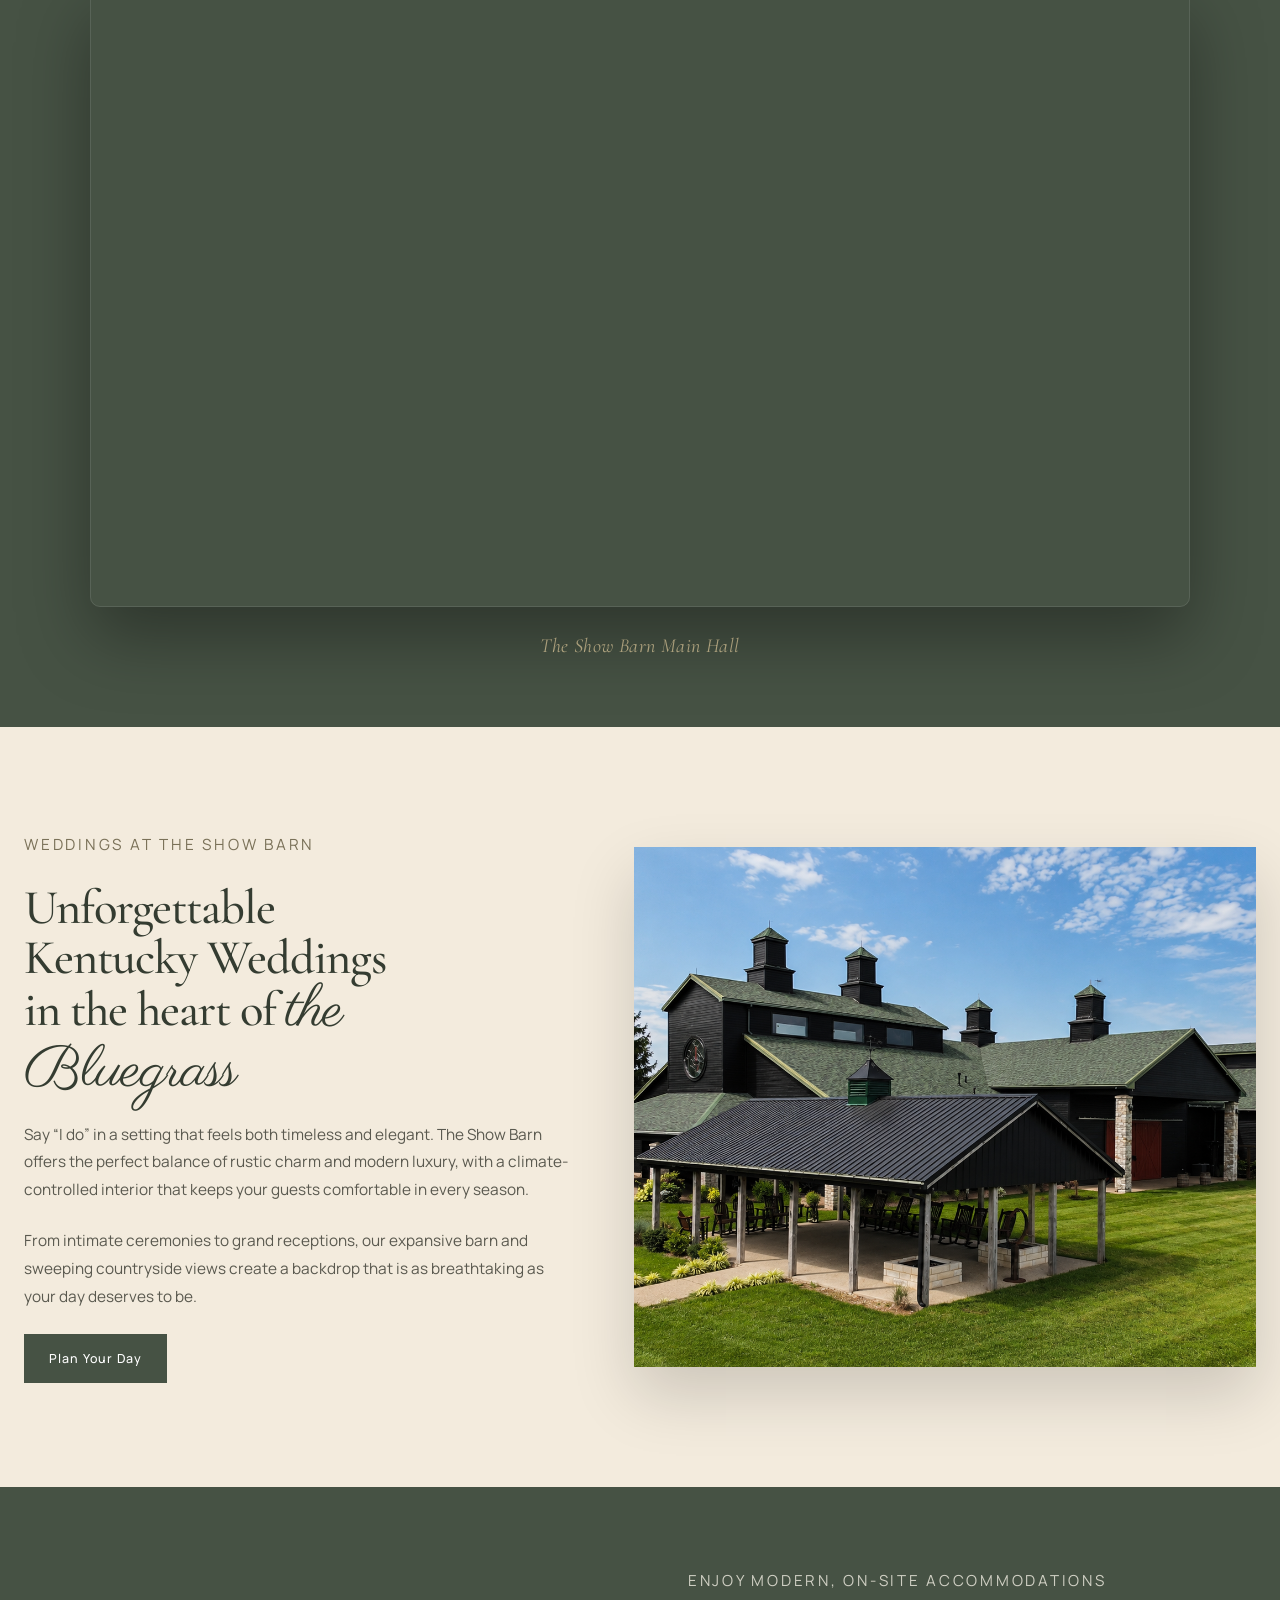
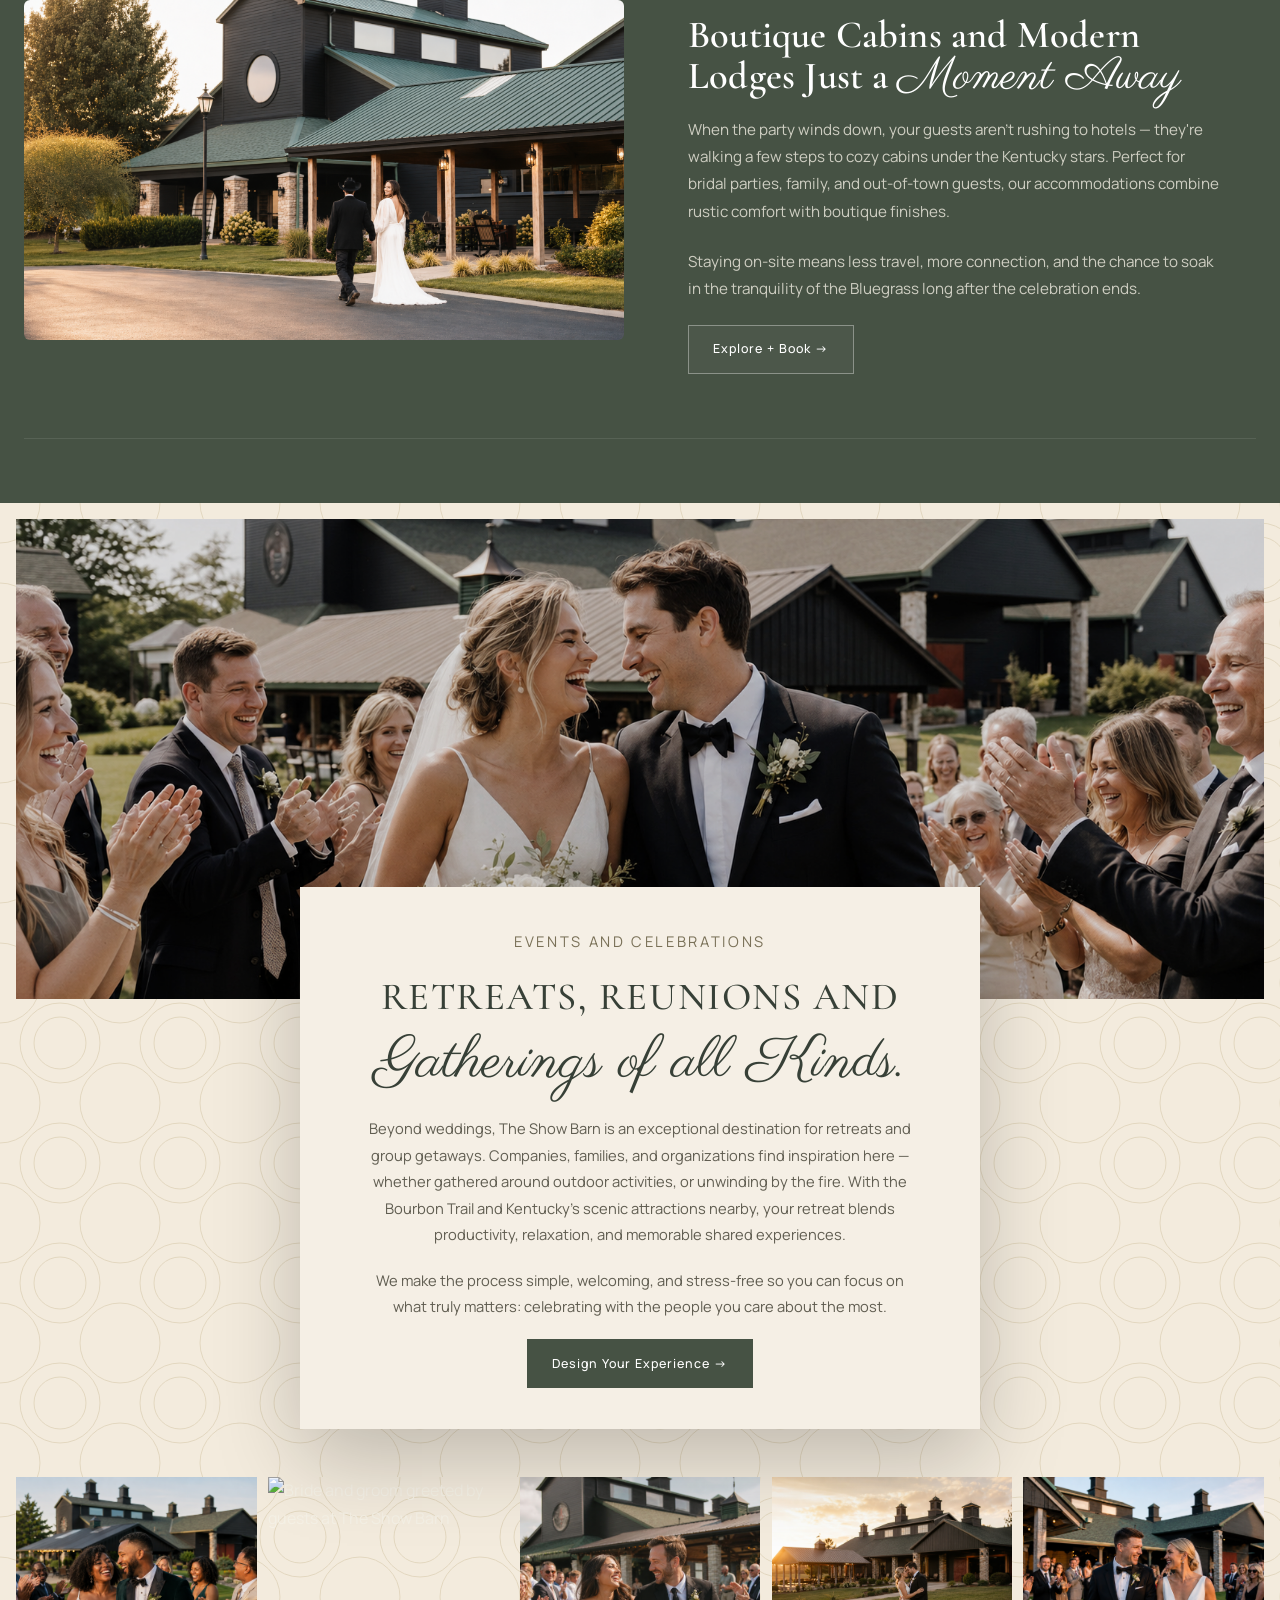
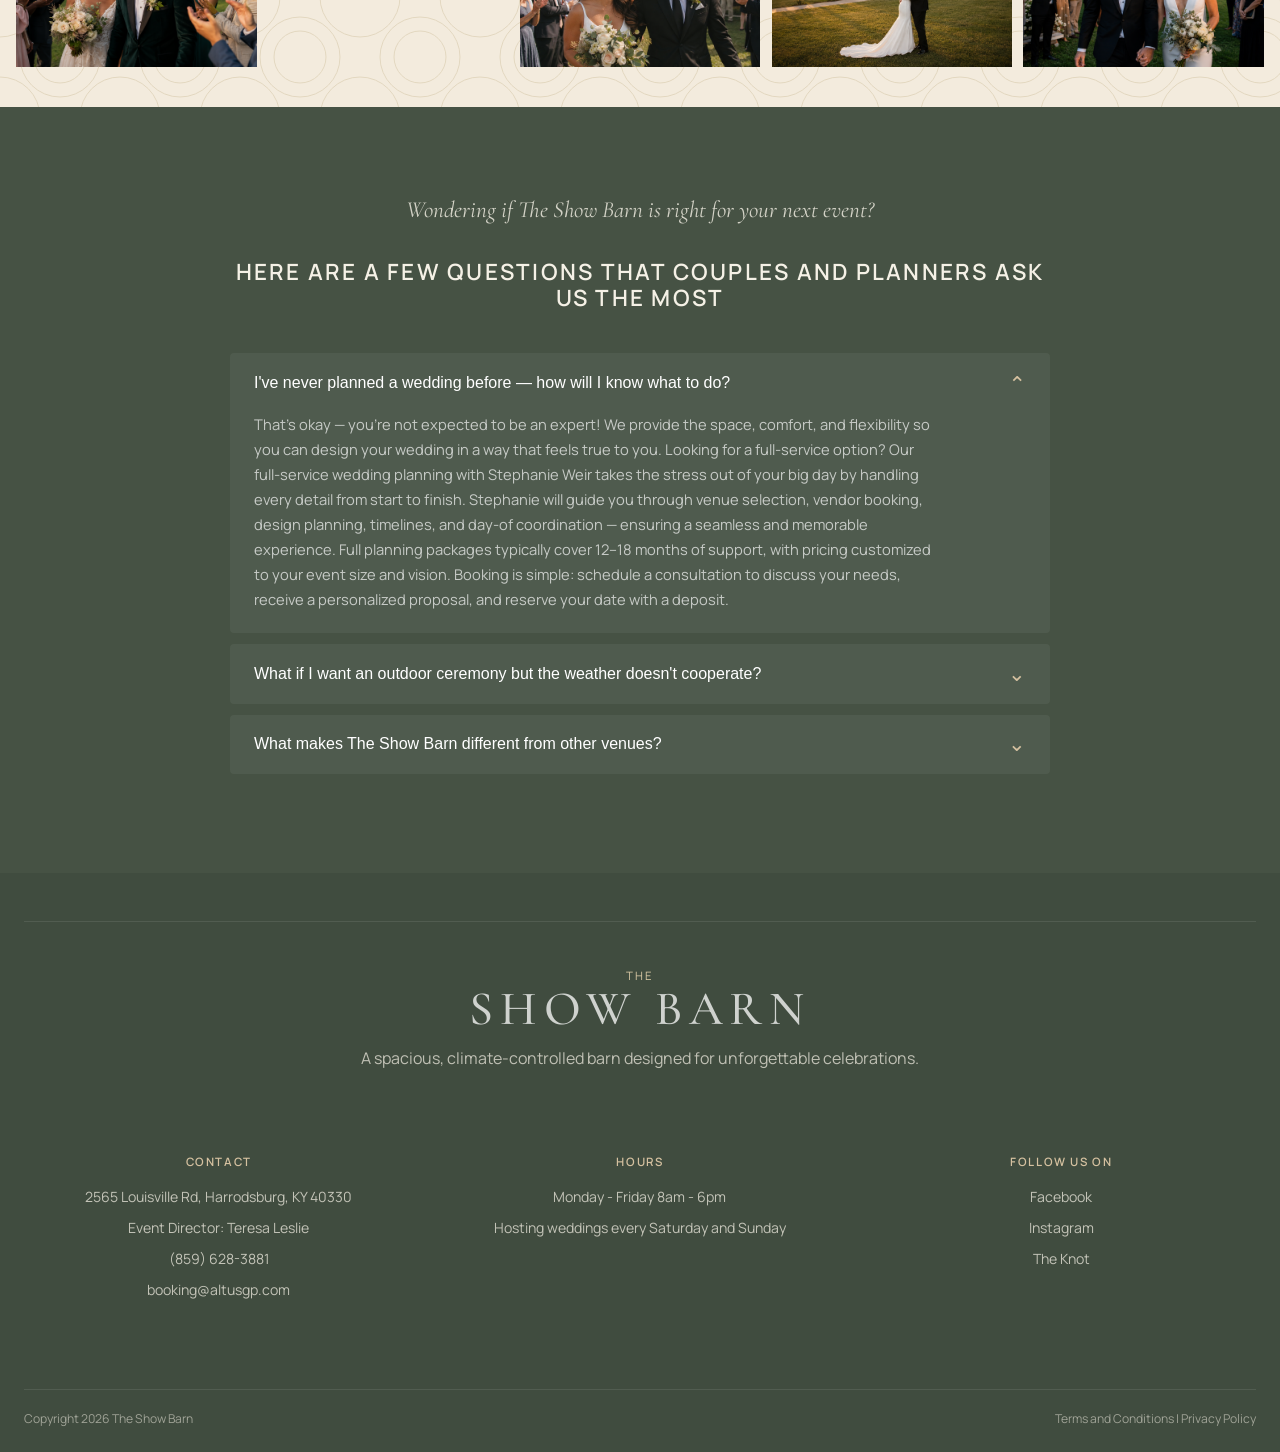
==== commit 23614022: "chore: commit all changes" ====
--- a/index.html
+++ b/index.html
@@ -7,7 +7,7 @@
 <meta name="description" content="The Show Barn is a luxury wedding and event venue in Harrodsburg, Kentucky, designed for memorable celebrations, retreats, and gatherings.">
 <link rel="preconnect" href="https://fonts.googleapis.com">
 <link rel="preconnect" href="https://fonts.gstatic.com" crossorigin>
-<link href="https://fonts.googleapis.com/css2?family=Cormorant+Garamond:wght@400;500;600;700&family=Manrope:wght@300;400;500;600;700&family=Parisienne&display=swap" rel="stylesheet">
+<link href="https://fonts.googleapis.com/css2?family=Cormorant+Garamond:wght@400;500;600;700&family=Manrope:wght@300;400;500;600;700&family=Playfair+Display:ital,wght@0,500;0,600;0,700;1,600&family=Parisienne&display=swap" rel="stylesheet">
 <link rel="stylesheet" href="style.css">
 <link rel="icon" type="image/svg+xml" href="data:image/svg+xml,%3Csvg xmlns='http://www.w3.org/2000/svg' viewBox='0 0 100 100'%3E%3Crect width='100' height='100' rx='16' fill='%23465244'/%3E%3Ctext x='50' y='68' font-family='Georgia,serif' font-size='58' font-style='italic' fill='%23f5f1e6' text-anchor='middle'%3ES%3C/text%3E%3C/svg%3E">
 </head>
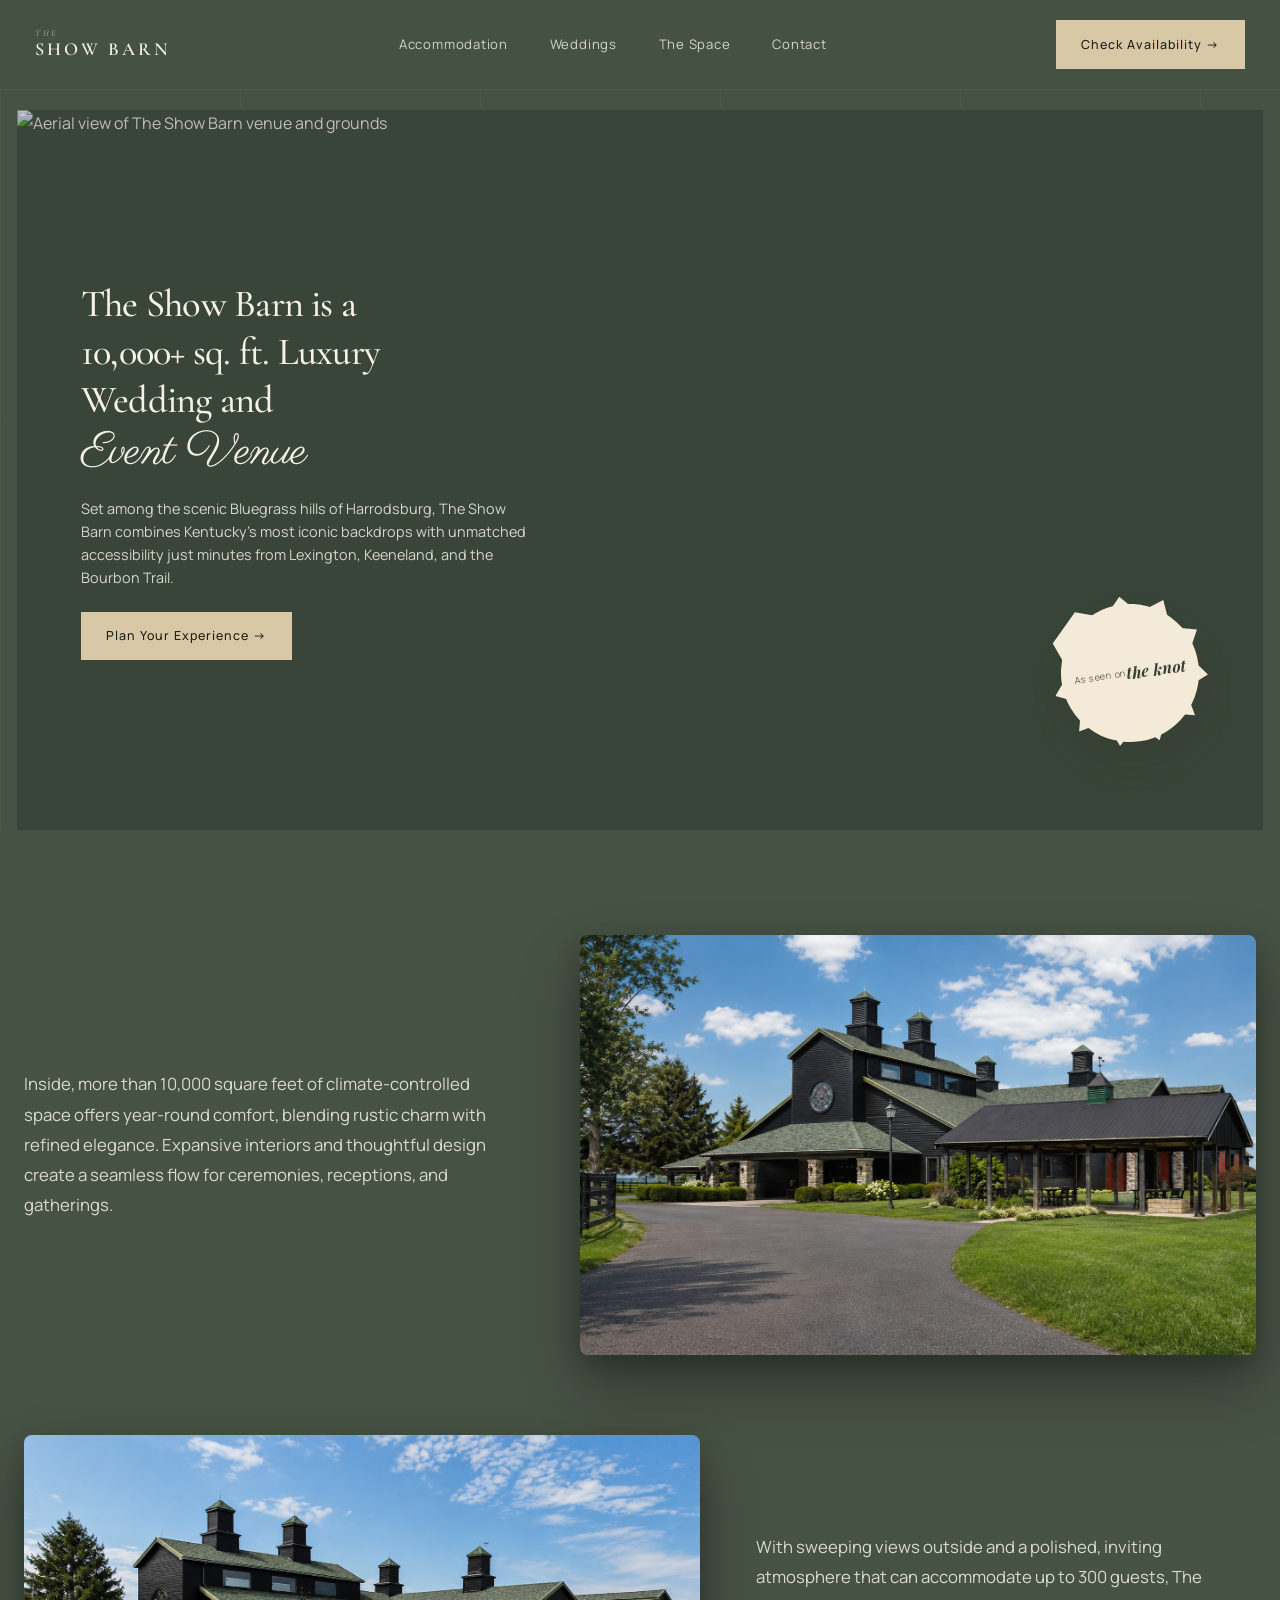
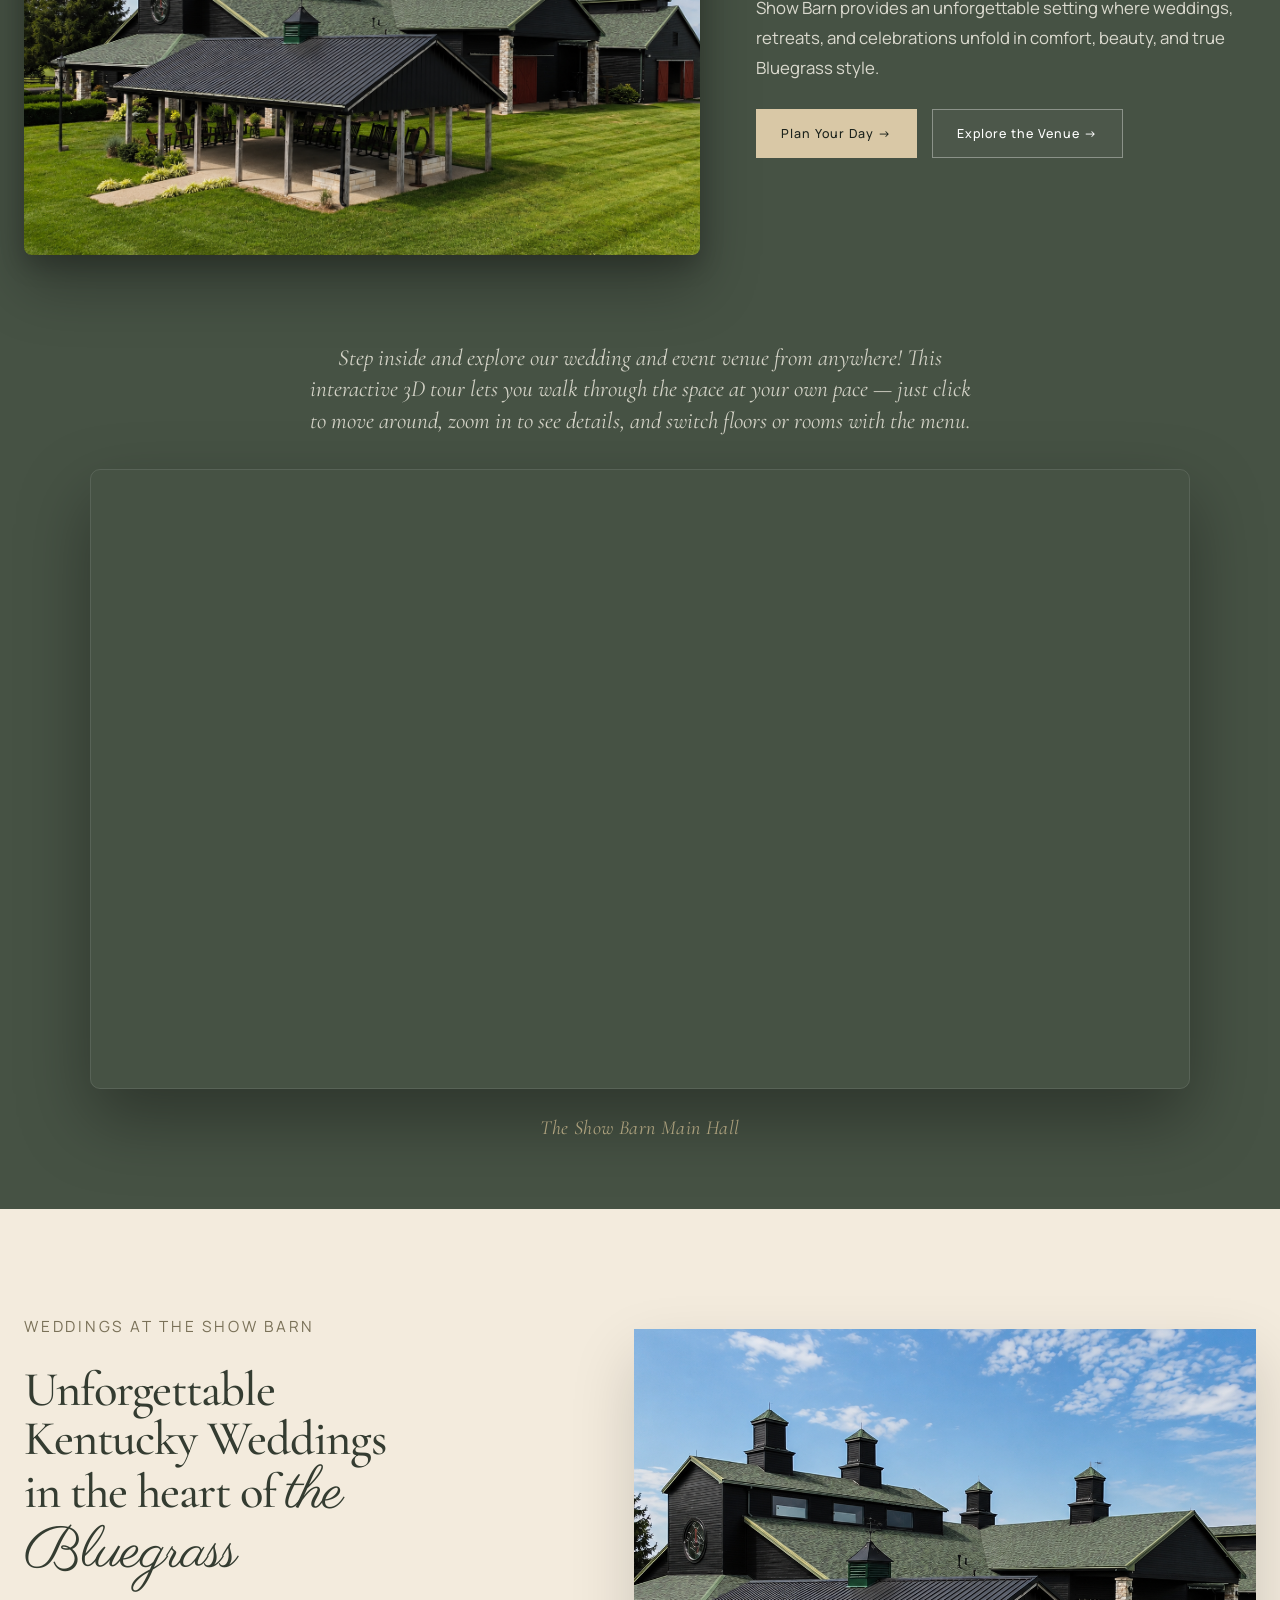
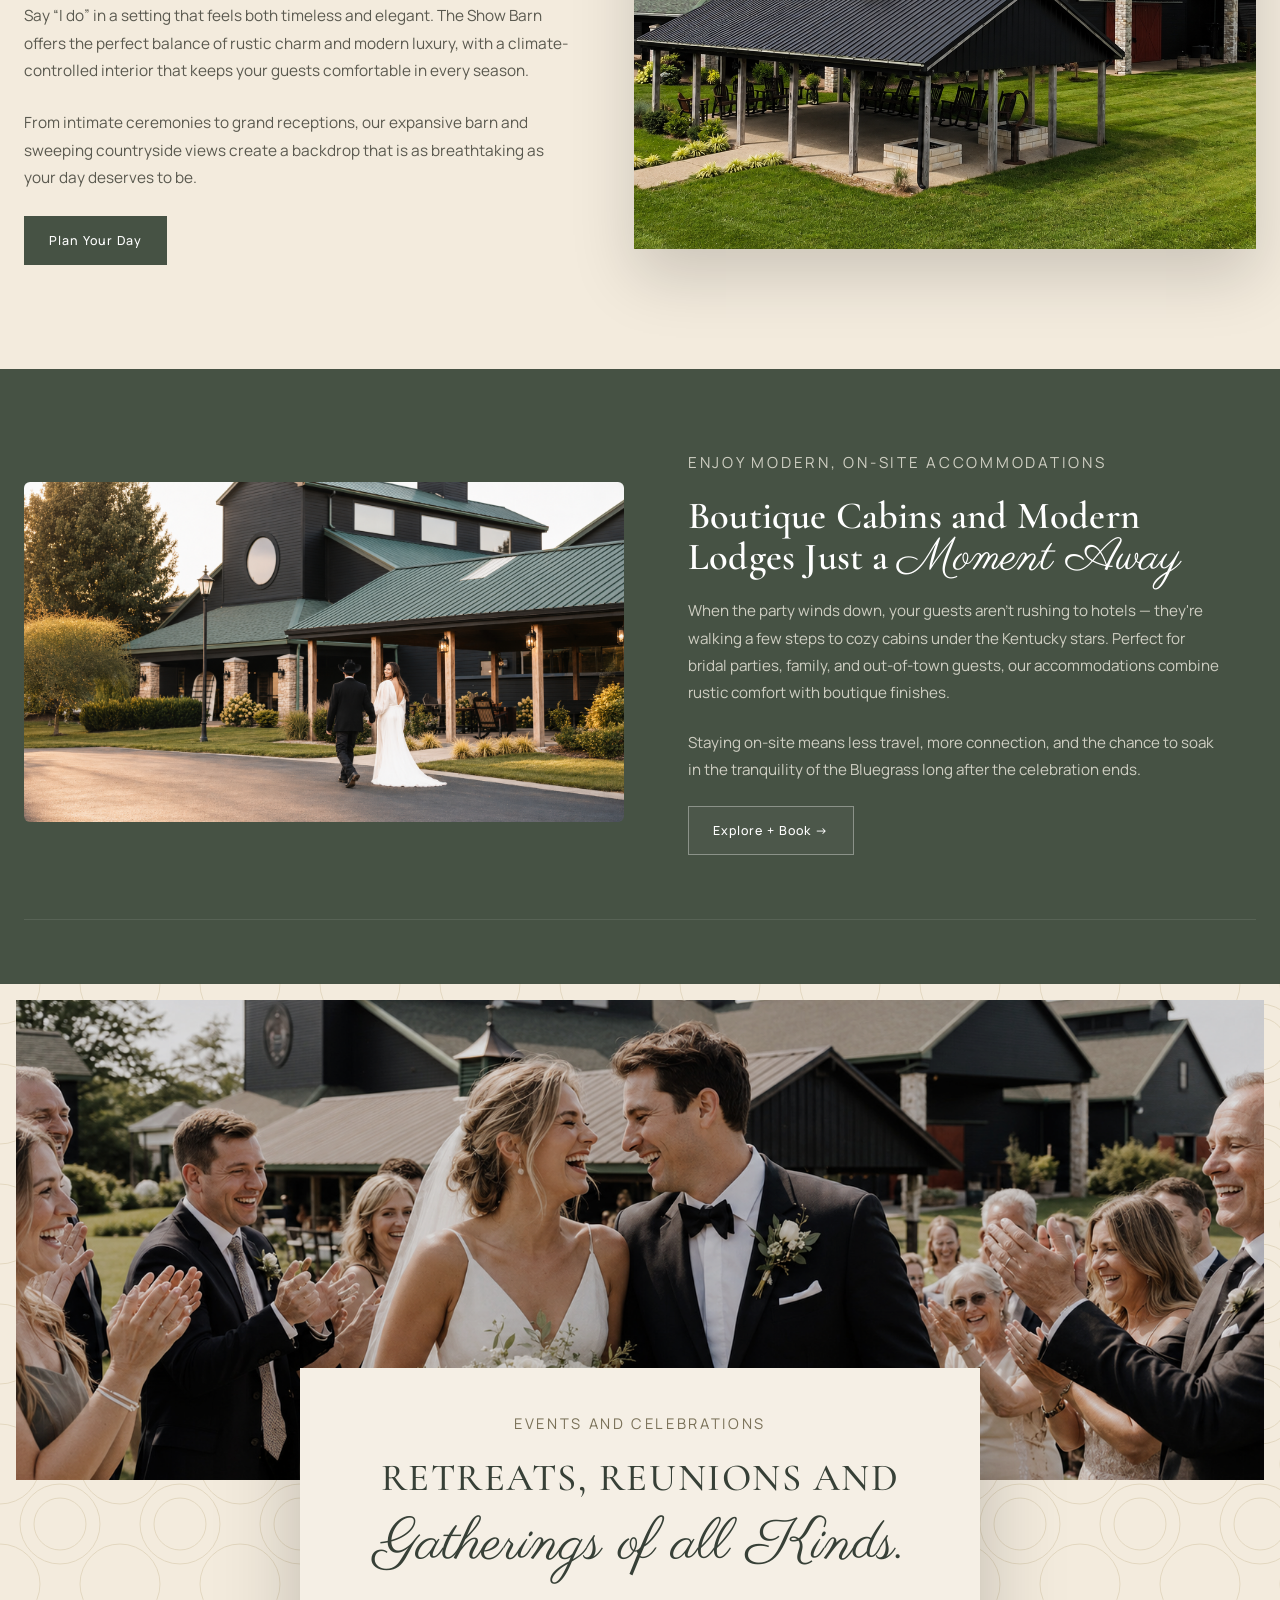
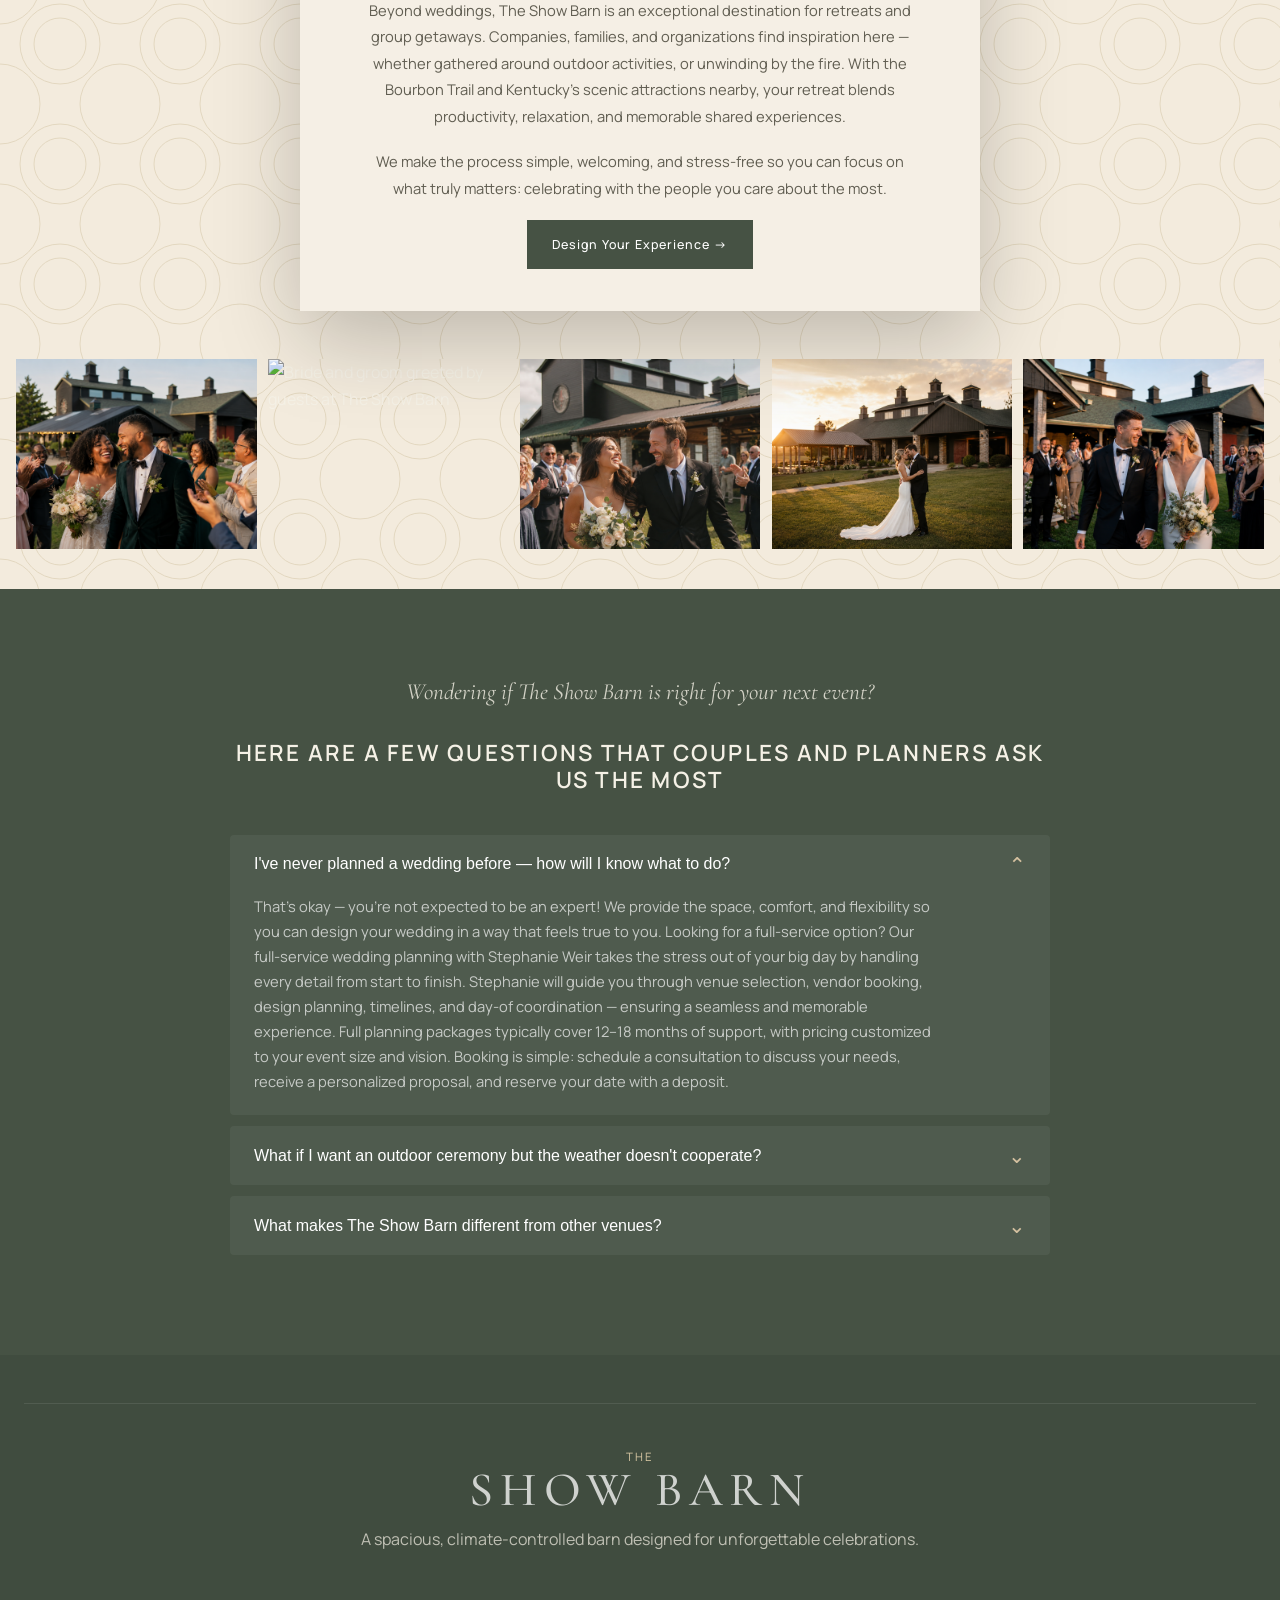
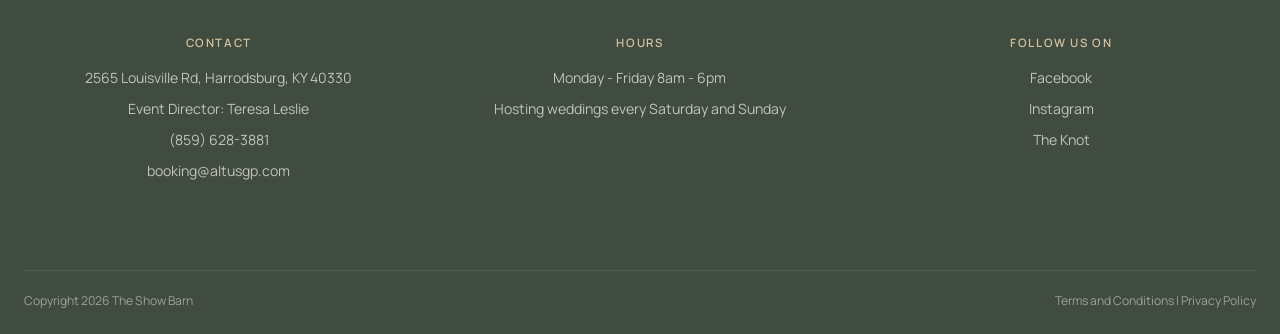
==== commit 6950c778: "Revert home page intro section to the original two-row layout Removes the "Your Kentucky Wedding" he" ====
--- a/index.html
+++ b/index.html
@@ -61,124 +61,32 @@
 
   <section class="intro-rows-band">
     <div class="section-shell">
-      <div class="intro-heading-row">
-        <h2 class="intro-heading">Your Kentucky Wedding, As Timeless as The <em>Bluegrass Itself</em></h2>
+      <div class="intro-row">
+        <div class="intro-row-copy">
+          <p>
+            Inside, more than 10,000 square feet of climate-controlled space offers year-round
+            comfort, blending rustic charm with refined elegance. Expansive interiors and thoughtful
+            design create a seamless flow for ceremonies, receptions, and gatherings.
+          </p>
+        </div>
+        <div class="intro-row-image">
+          <img src="assets/home-clean/home-2.png" alt="The Show Barn exterior in daylight">
+        </div>
       </div>
       <div class="intro-row intro-row-reverse">
         <div class="intro-row-image">
-          <img src="assets/wedding-clean/wedding-1.png" alt="Bride and groom laughing together under a tree at golden hour">
+          <img src="assets/home-clean/home-3.png" alt="The Show Barn venue with covered pavilion">
         </div>
         <div class="intro-row-copy">
           <p>
-            At The Show Barn, we believe your wedding day should be as effortless as it is
-            unforgettable. Nestled in the heart of Harrodsburg, Kentucky, our 10,000+ sq. ft. luxury
-            barn wedding venue combines worlds.
-          </p>
-        </div>
-      </div>
-
-      <div class="stamp-row">
-        <img class="stamp-badge" src="assets/wedding-clean/center.png" alt="The Show Barn seal">
-      </div>
-
-      <div class="intro-row">
-        <div class="intro-row-copy">
-          <p>
-            Whether you envision an outdoor ceremony surrounded by sweeping farm views or a grand
-            indoor reception, The Show Barn offers a setting where love and elegance meet &mdash;
-            making it the perfect choice for couples seeking a barn wedding in Kentucky that balances
-            beauty, comfort, and convenience.
-          </p>
-        </div>
-        <div class="intro-row-image">
-          <img src="assets/wedding-clean/wedding-2.png" alt="Bride and groom embracing under a tree with The Show Barn behind them">
-        </div>
-      </div>
-    </div>
-  </section>
-
-  <section class="dreams-band">
-    <div class="section-shell dreams-shell">
-      <p class="eyebrow dreams-eyebrow">3 Experience Plans</p>
-      <h2 class="dreams-heading">
-        Fulfilling your <em>Dreams</em> is our one and only priority, which is why we offer
-        3 <em class="dreams-em-lg">Experience Plans</em> to <em>Suit</em> your needs
-      </h2>
-      <img class="dreams-photo" src="assets/wedding-clean/wedding-3.png" alt="Bride in a flowing gown overlooking the Kentucky hills">
-    </div>
-  </section>
-
-  <section class="dark-plans">
-    <div class="section-shell">
-      <div class="plan-row plan-row-reverse">
-        <img src="assets/wedding-clean/wedding-4.png" alt="Bride and groom sharing a first dance inside The Show Barn">
-        <div class="plan-copy">
-          <p class="eyebrow">01. Leave it to us</p>
-          <h3>Full Wedding <em>Planning</em></h3>
-          <p>
-            Our full-service wedding planning with event expert Teresa Leslie takes the stress out
-            of your big day by handling every detail from start to finish.
-          </p>
-          <p>
-            Teresa will guide you through venue selection, vendor booking, design planning,
-            timelines, and day-of coordination ensuring a seamless and memorable experience.
-          </p>
-          <p>
-            Full planning packages typically cover 12&ndash;18 months of support, with pricing
-            customized to your event size and vision.
-          </p>
-          <p>
-            Booking is simple: schedule a consultation to discuss your needs, receive a personalized
-            proposal, and reserve your date with a deposit.
-          </p>
-          <a class="btn btn-tan" href="/contact/#contact-form">Plan Your Experience &rarr;</a>
-        </div>
-      </div>
-
-      <div class="plan-row">
-        <img src="assets/wedding-clean/wedding-5.png" alt="Bride and groom walking in front of a white barn at golden hour">
-        <div class="plan-copy">
-          <p class="eyebrow">02. Let's Work on it Together</p>
-          <h3>Partial <em>Planning</em></h3>
-          <p>
-            Our partial planning service is perfect for couples who have already started their
-            wedding planning but need expert guidance to bring it all together. Stephanie Weir will
-            step in to help refine your plans, coordinate vendors, manage timelines, and ensure
-            nothing is overlooked in the final months leading up to your big day.
-          </p>
-          <p>
-            This service typically begins 3&ndash;6 months before the wedding, with pricing tailored
-            to your event needs.
-          </p>
-          <p>
-            Booking is easy: schedule a consultation, review a personalized proposal, and secure your
-            date with a deposit.
-          </p>
-          <a class="btn btn-tan" href="/contact/#contact-form">Plan Your Experience &rarr;</a>
-        </div>
-      </div>
-
-      <div class="plan-row plan-row-reverse">
-        <img src="assets/wedding-clean/wedding-6.png" alt="Guests gathered under the pavilion for a corporate event at The Show Barn">
-        <div class="plan-copy">
-          <p class="eyebrow">03. Beyond Weddings</p>
-          <h3>Custom And <em>Corporate Events</em></h3>
-          <p>
-            From elegant private celebrations to high-impact corporate gatherings, we offer
-            customized event planning services tailored to your vision and goals. Whether it's a
-            milestone birthday, holiday party, product launch, or team retreat, our team handles
-            everything from concept development and vendor coordination to timelines and on-site
-            management.
-          </p>
-          <p>
-            Packages are designed around your specific needs and event scale, with flexible pricing
-            and scheduling options.
-          </p>
-          <p>
-            Booking is simple: request a consultation, receive a tailored proposal, and lock in your
-            date with a deposit.
-          </p>
-          <a class="btn btn-tan" href="/contact/#contact-form">Plan Your Experience &rarr;</a>
+            With sweeping views outside and a polished, inviting atmosphere that can accommodate up
+            to 300 guests, The Show Barn provides an unforgettable setting where weddings, retreats,
+            and celebrations unfold in comfort, beauty, and true Bluegrass style.
+          </p>
+          <div class="hero-actions">
+            <a class="btn btn-tan" href="/contact/#contact-form">Plan Your Day &rarr;</a>
+            <a class="btn btn-outline-white" href="#tour">Explore the Venue &rarr;</a>
+          </div>
         </div>
       </div>
     </div>
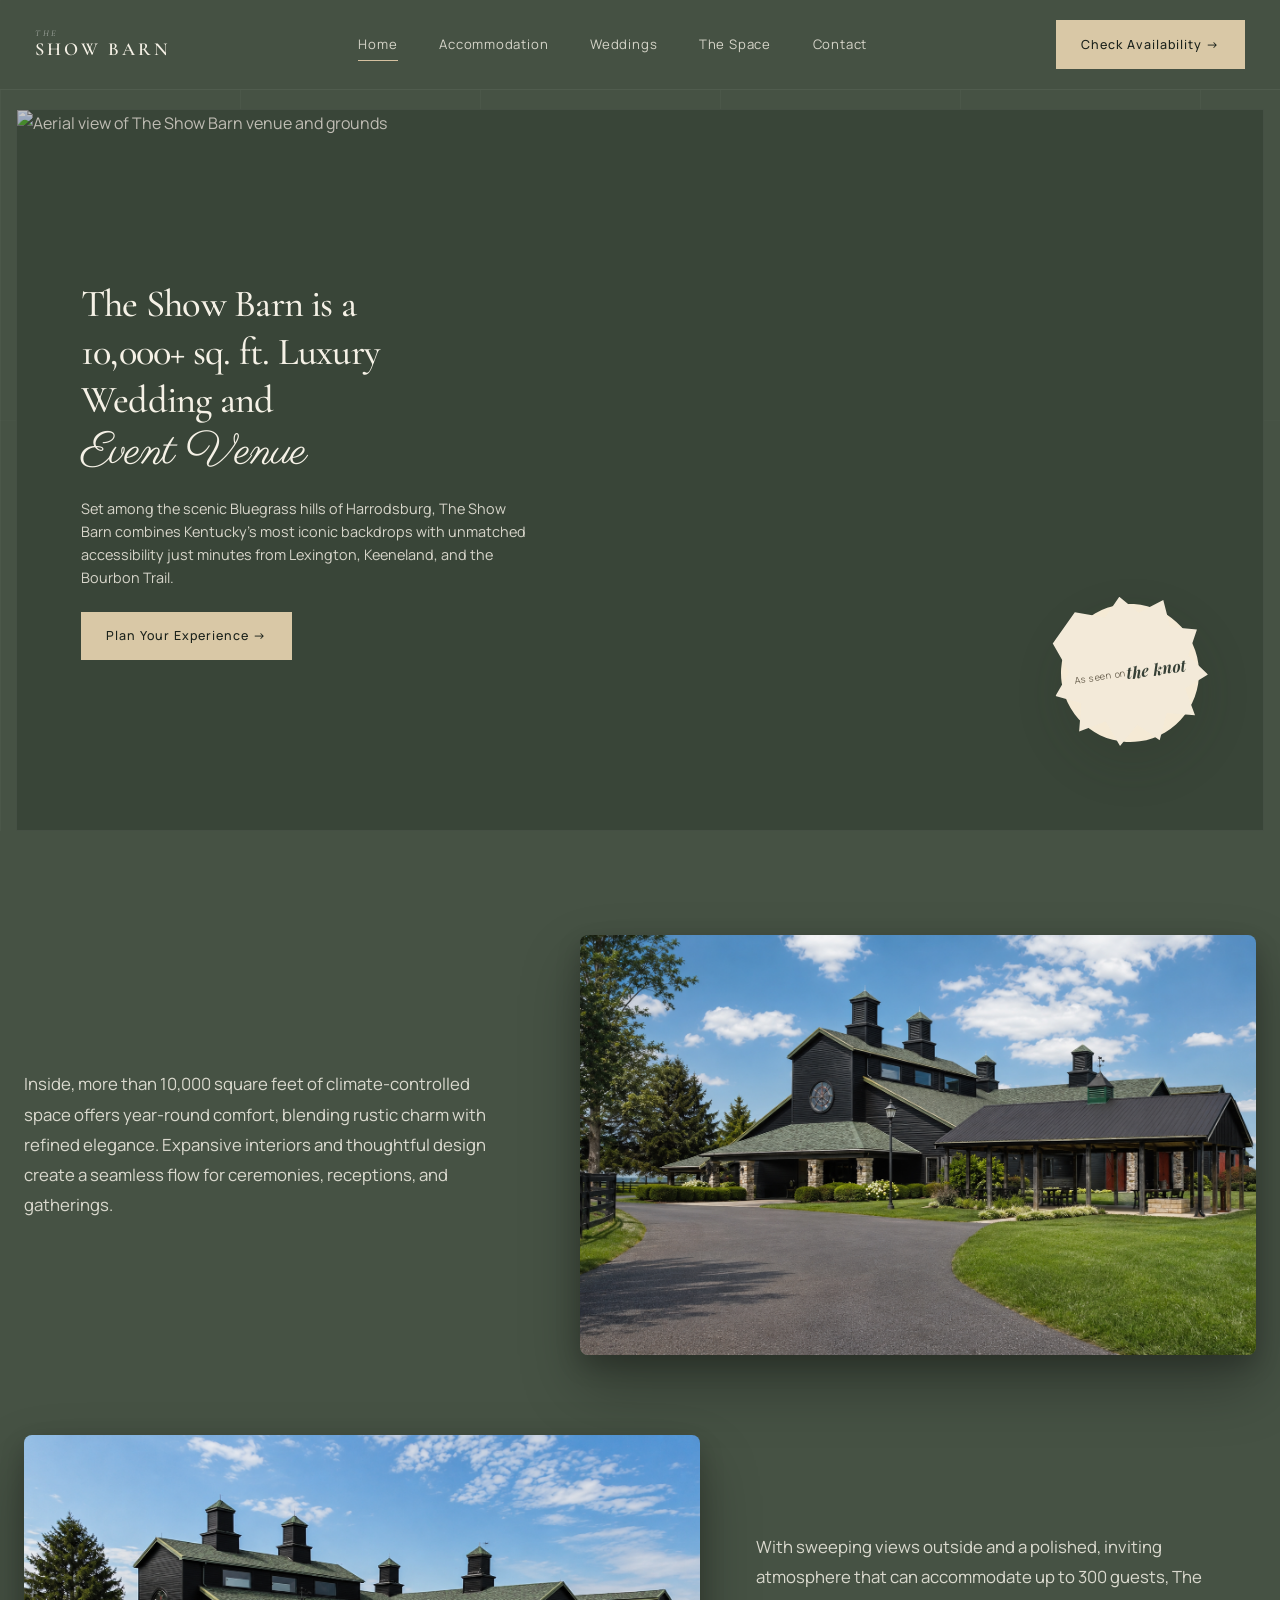
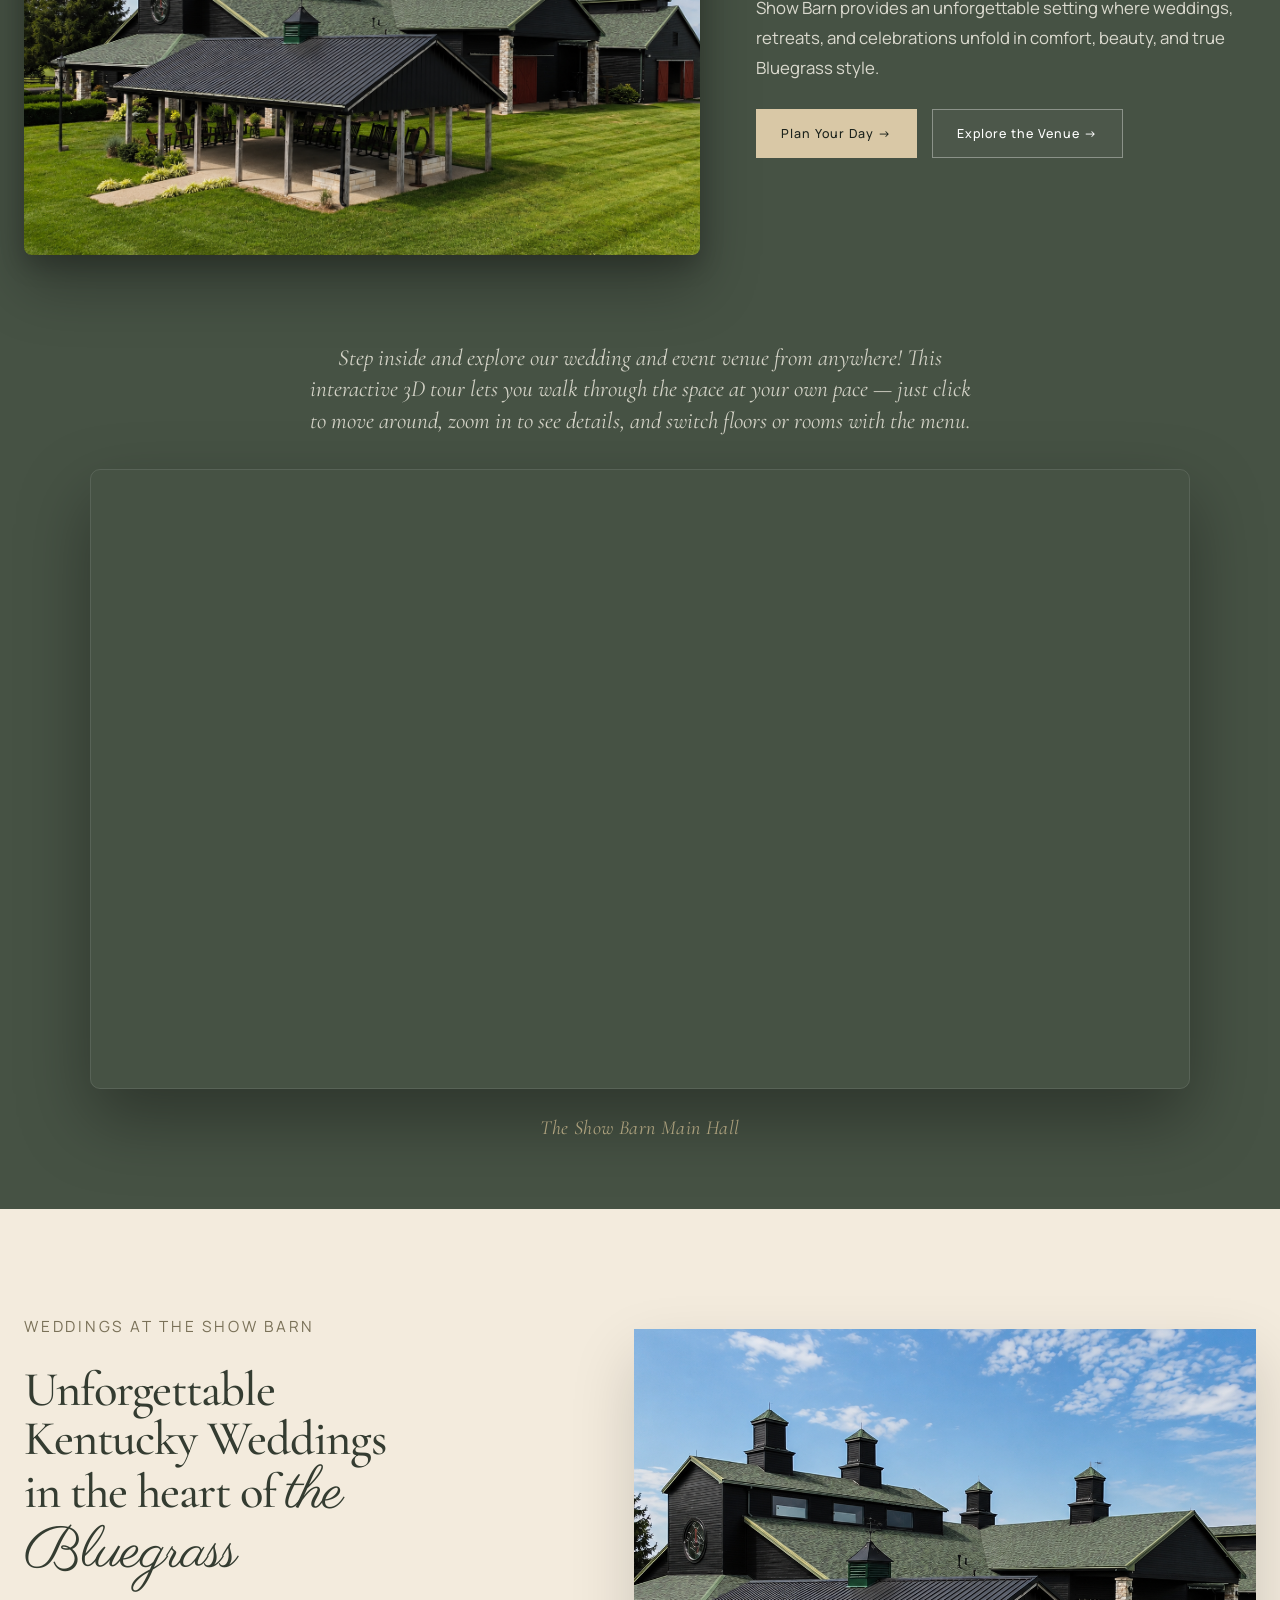
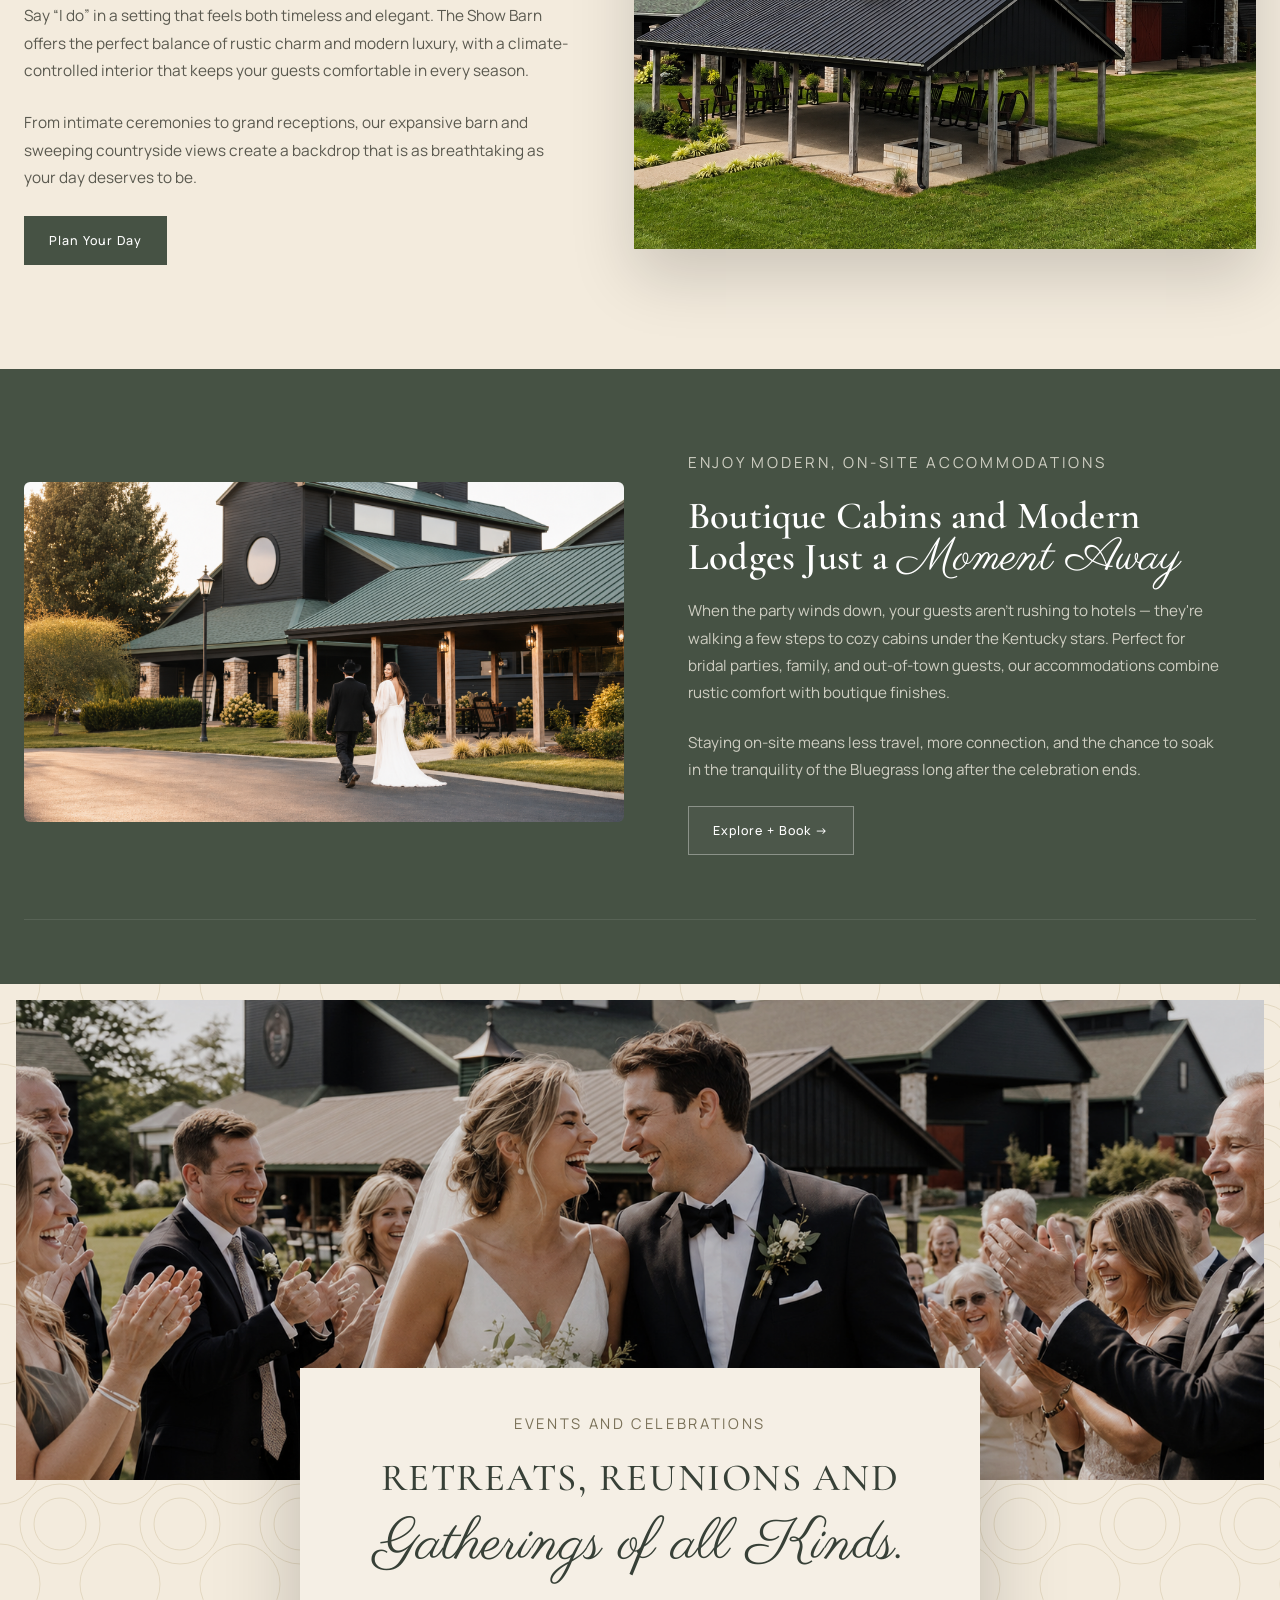
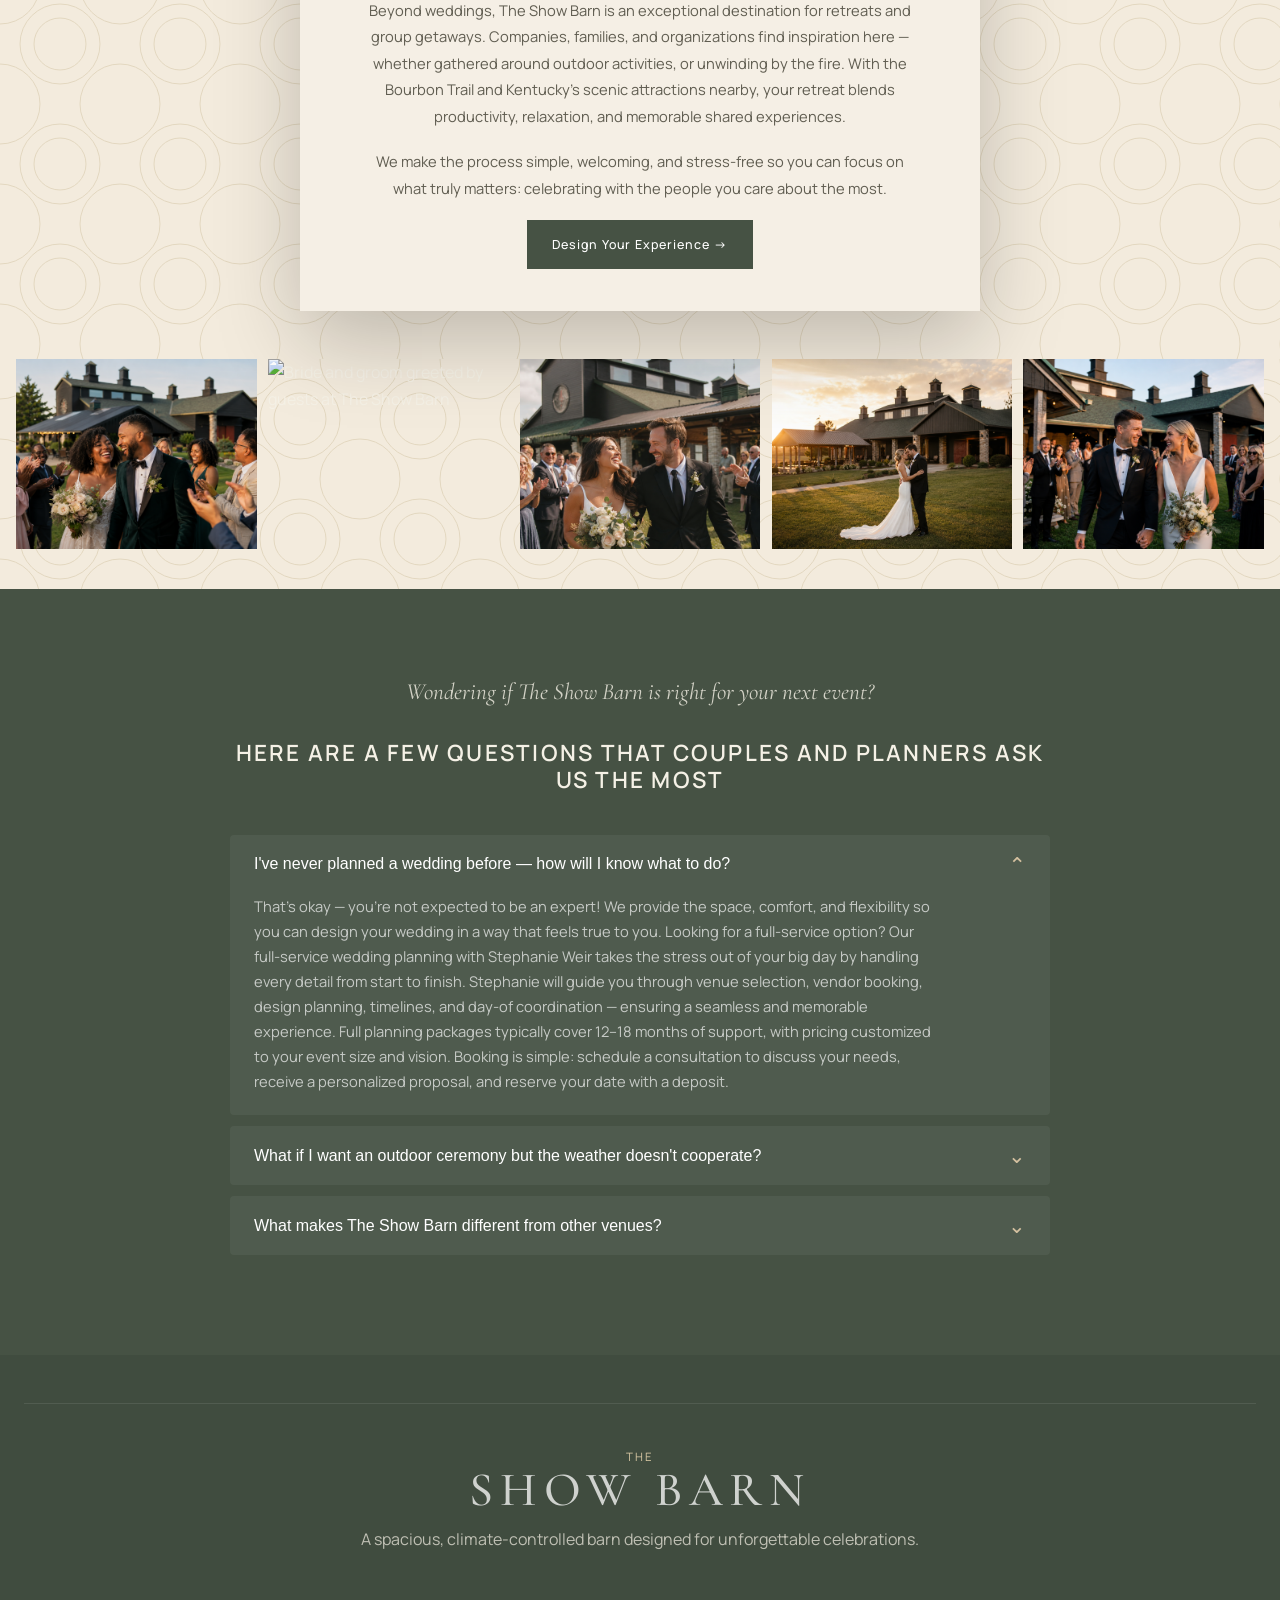
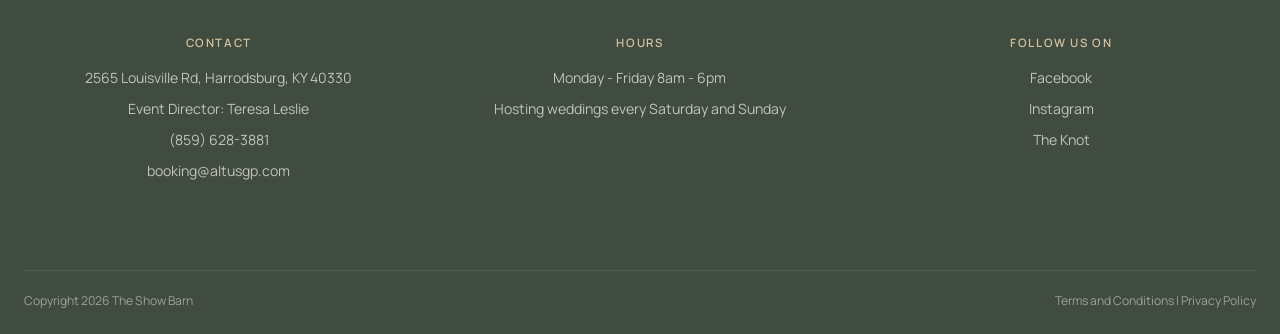
==== commit 174de29d: "Add explicit Home link to header navigation on all pages Previously the site logo was the only way b" ====
--- a/index.html
+++ b/index.html
@@ -23,6 +23,7 @@
       </span>
     </a>
     <nav class="nav-links showbarn-links">
+      <a href="/" class="active">Home</a>
       <a href="/accommodation/">Accommodation</a>
       <a href="/weddings/">Weddings</a>
       <a href="/the-space/">The Space</a>
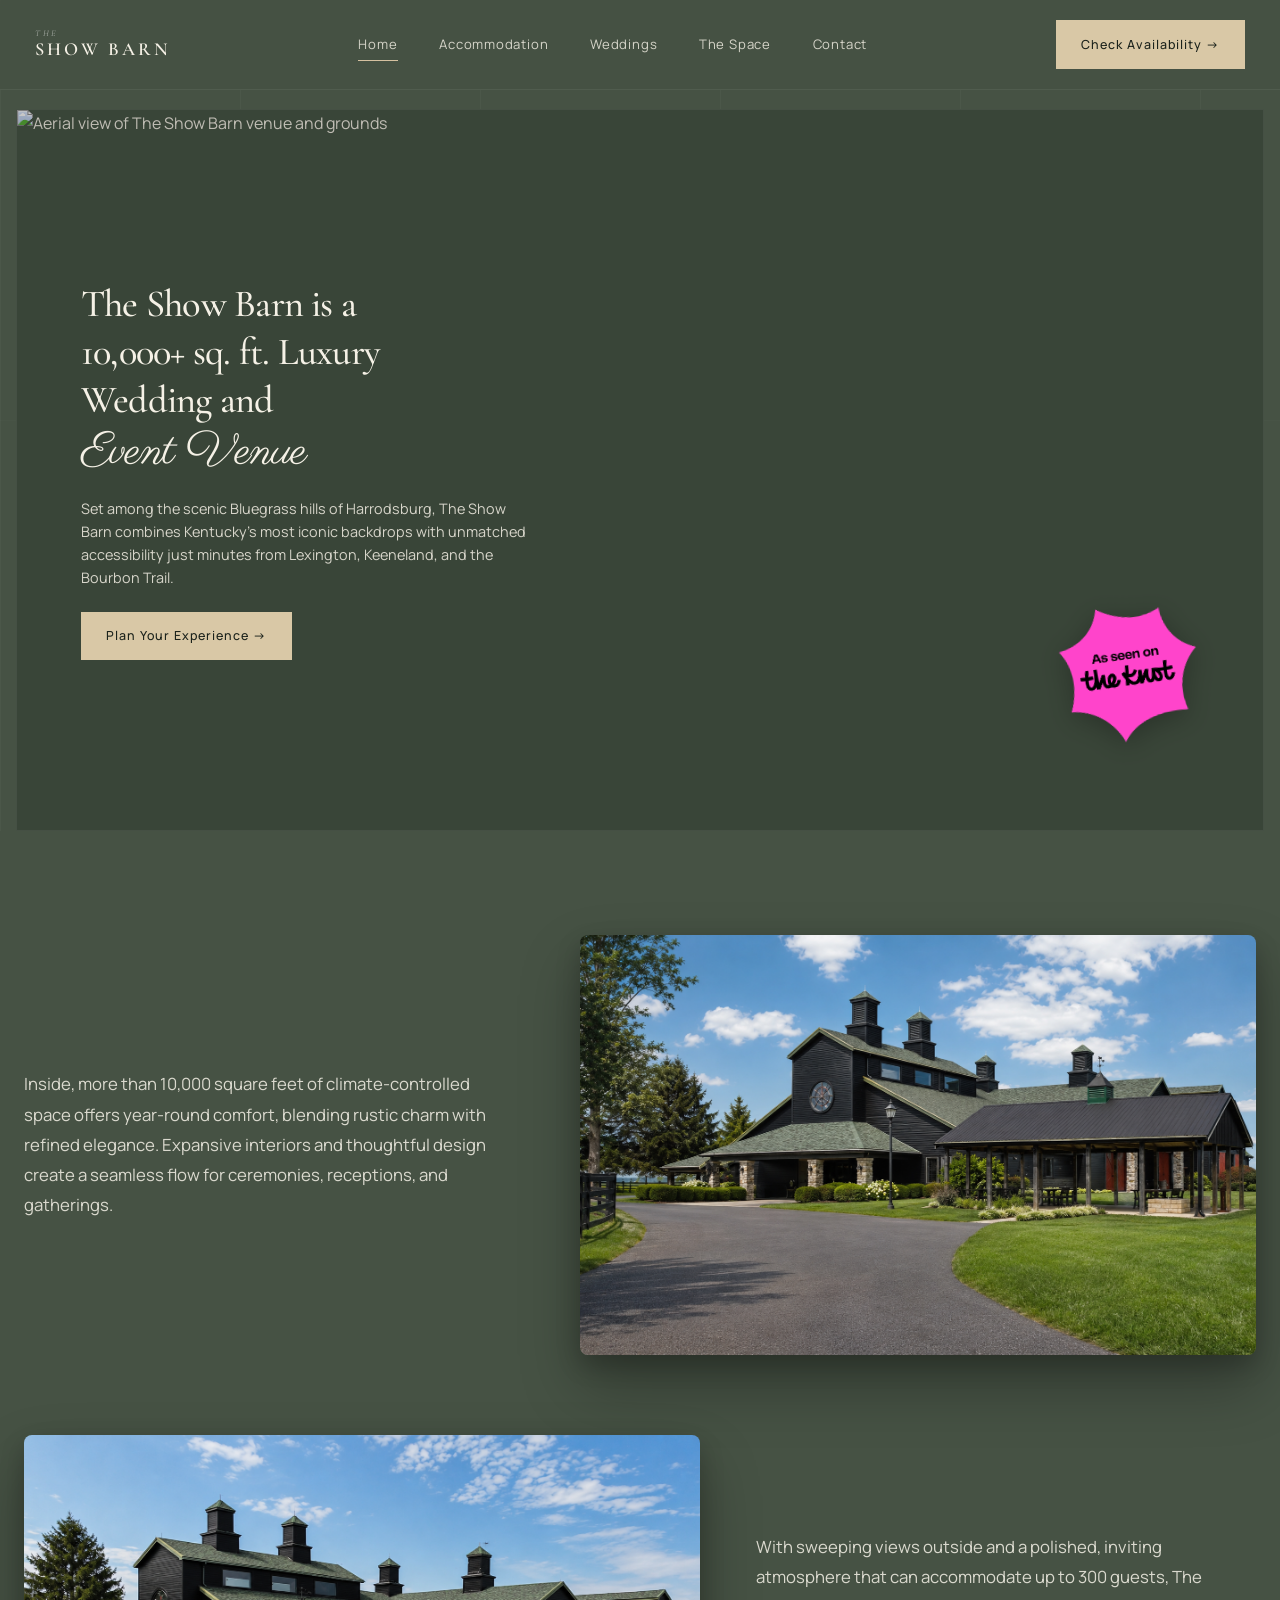
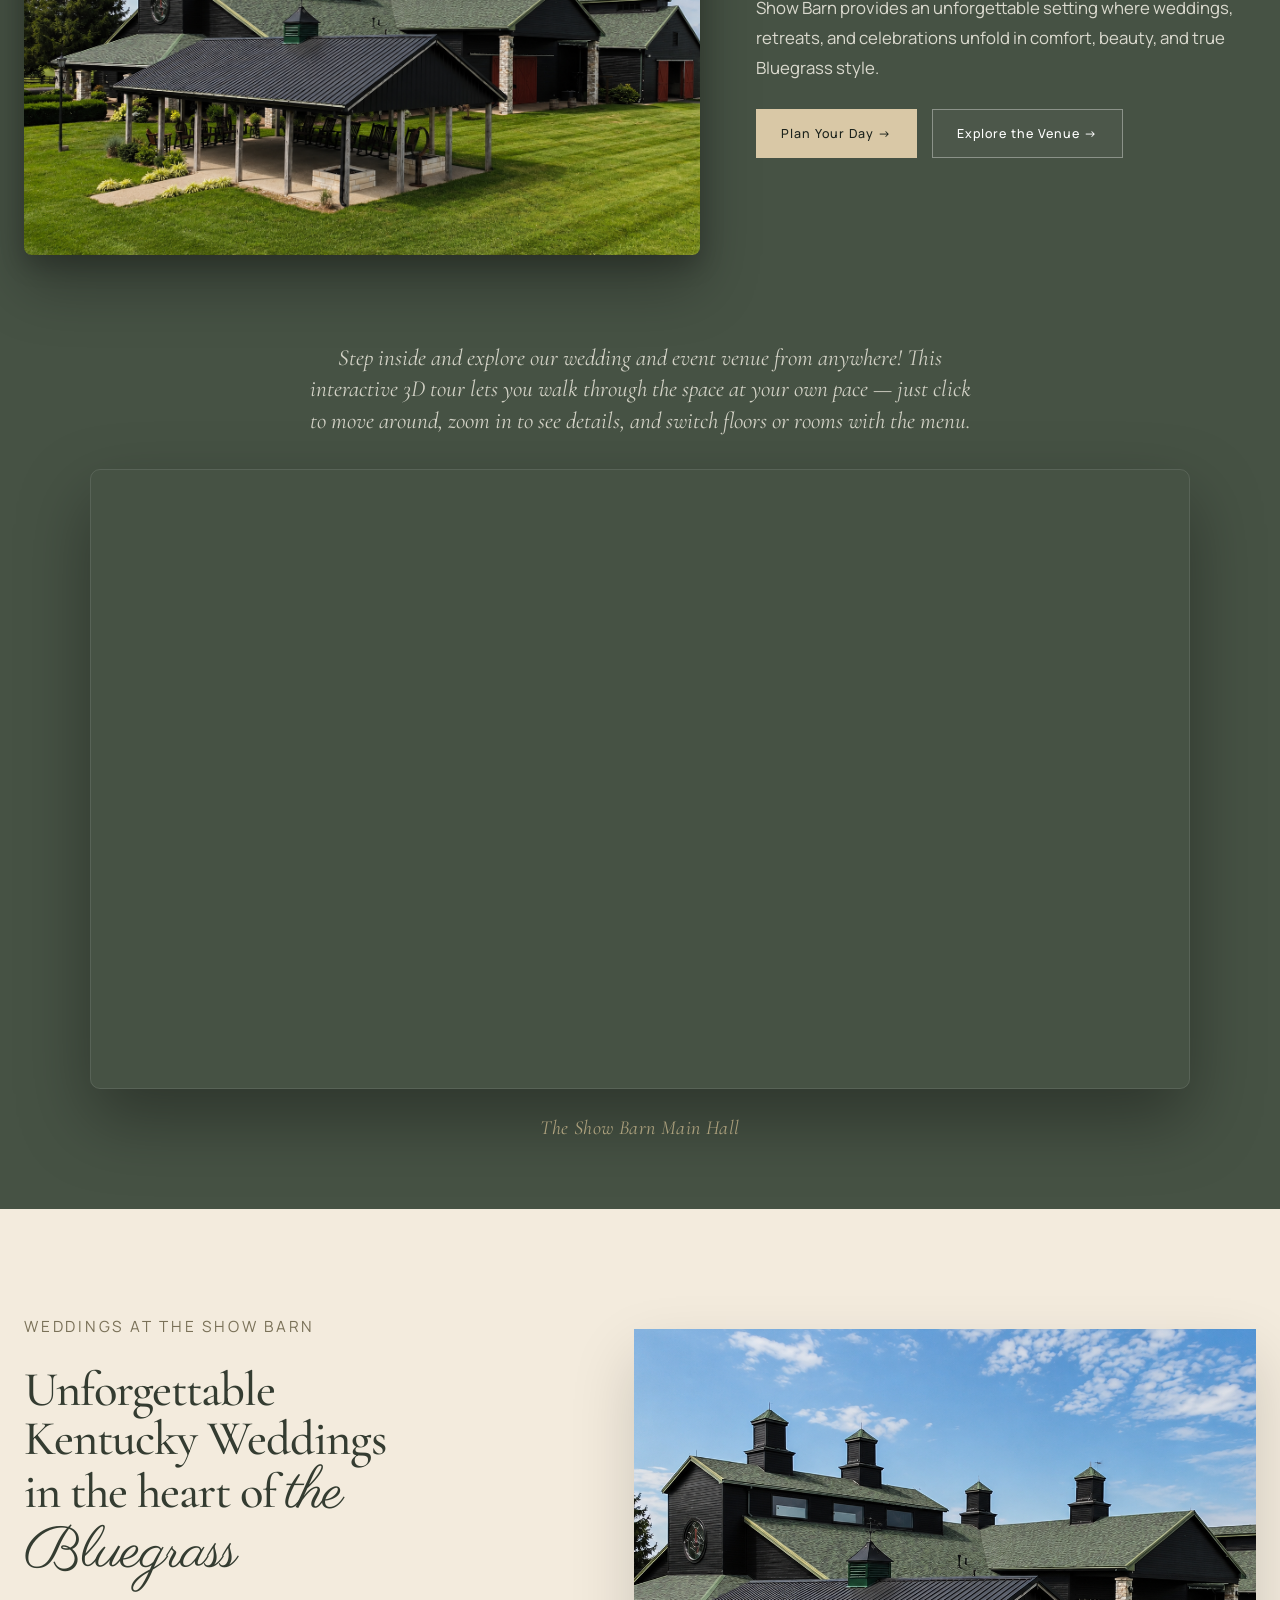
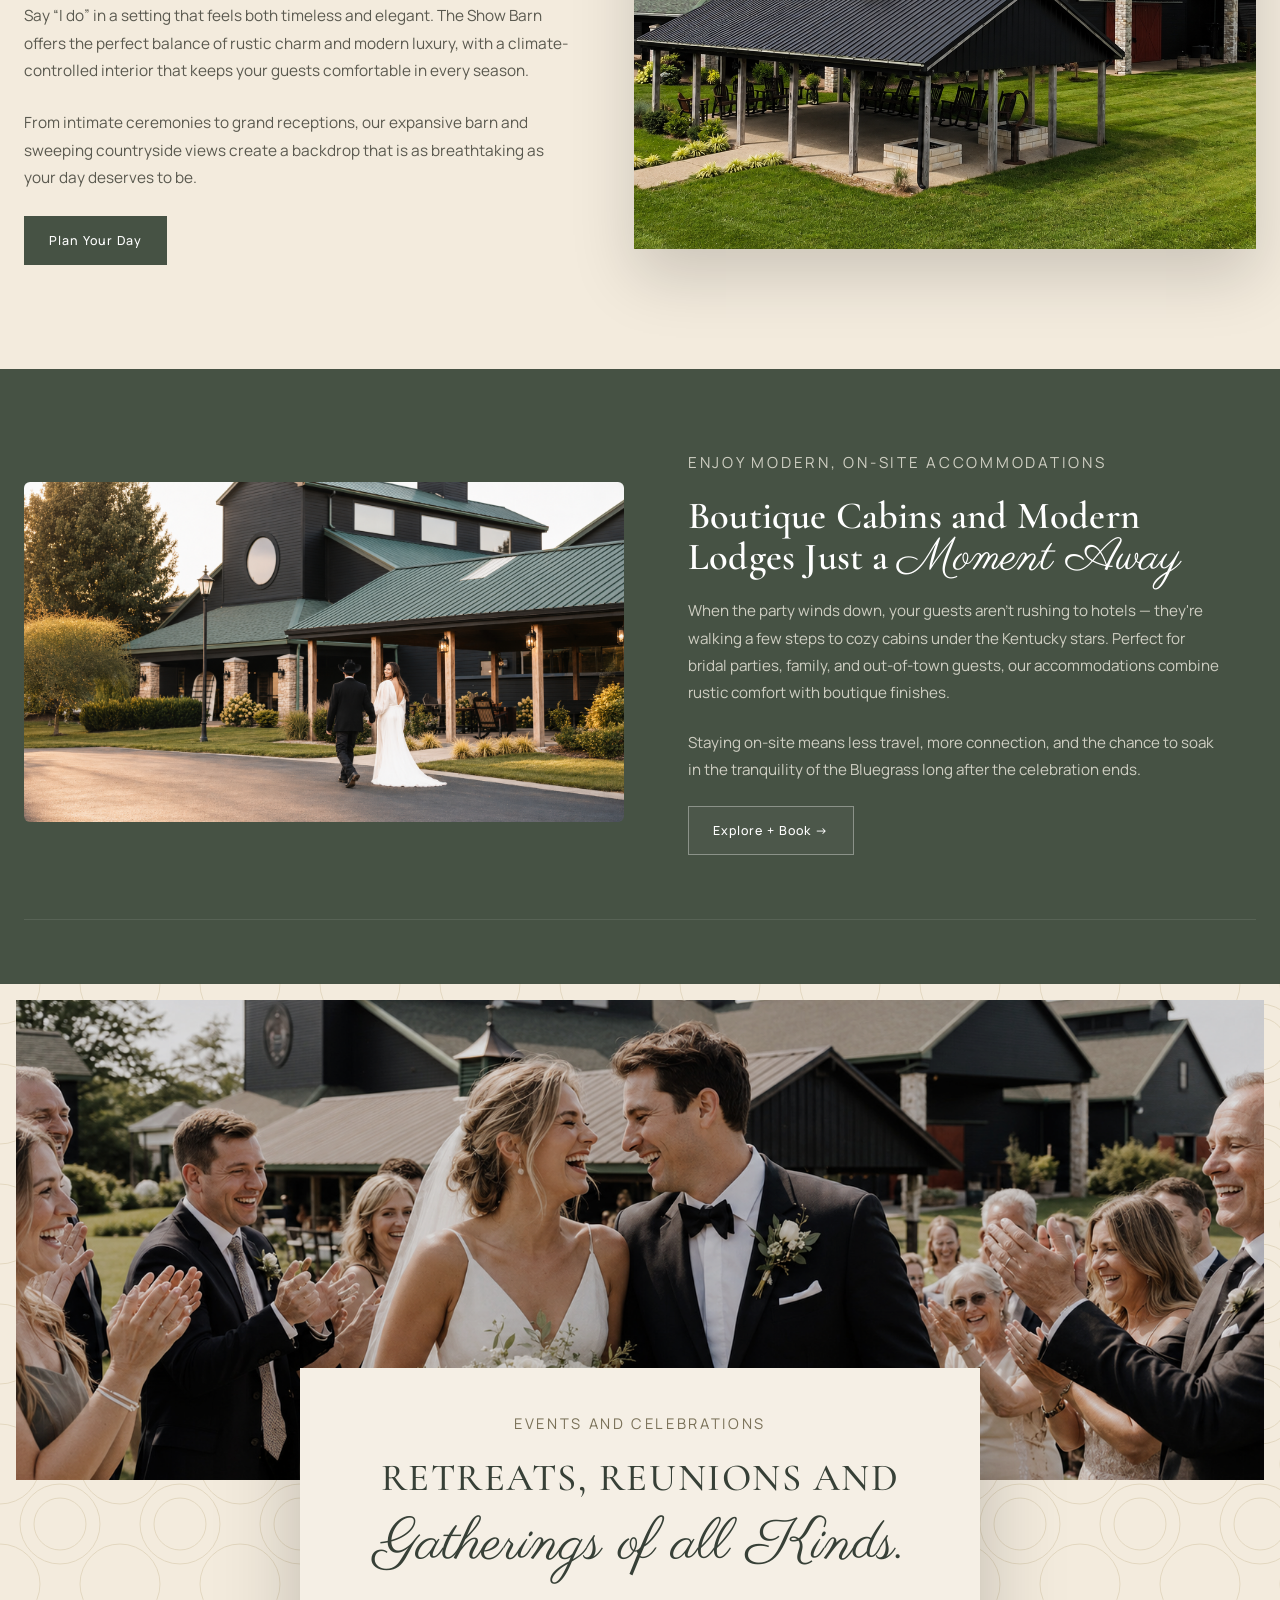
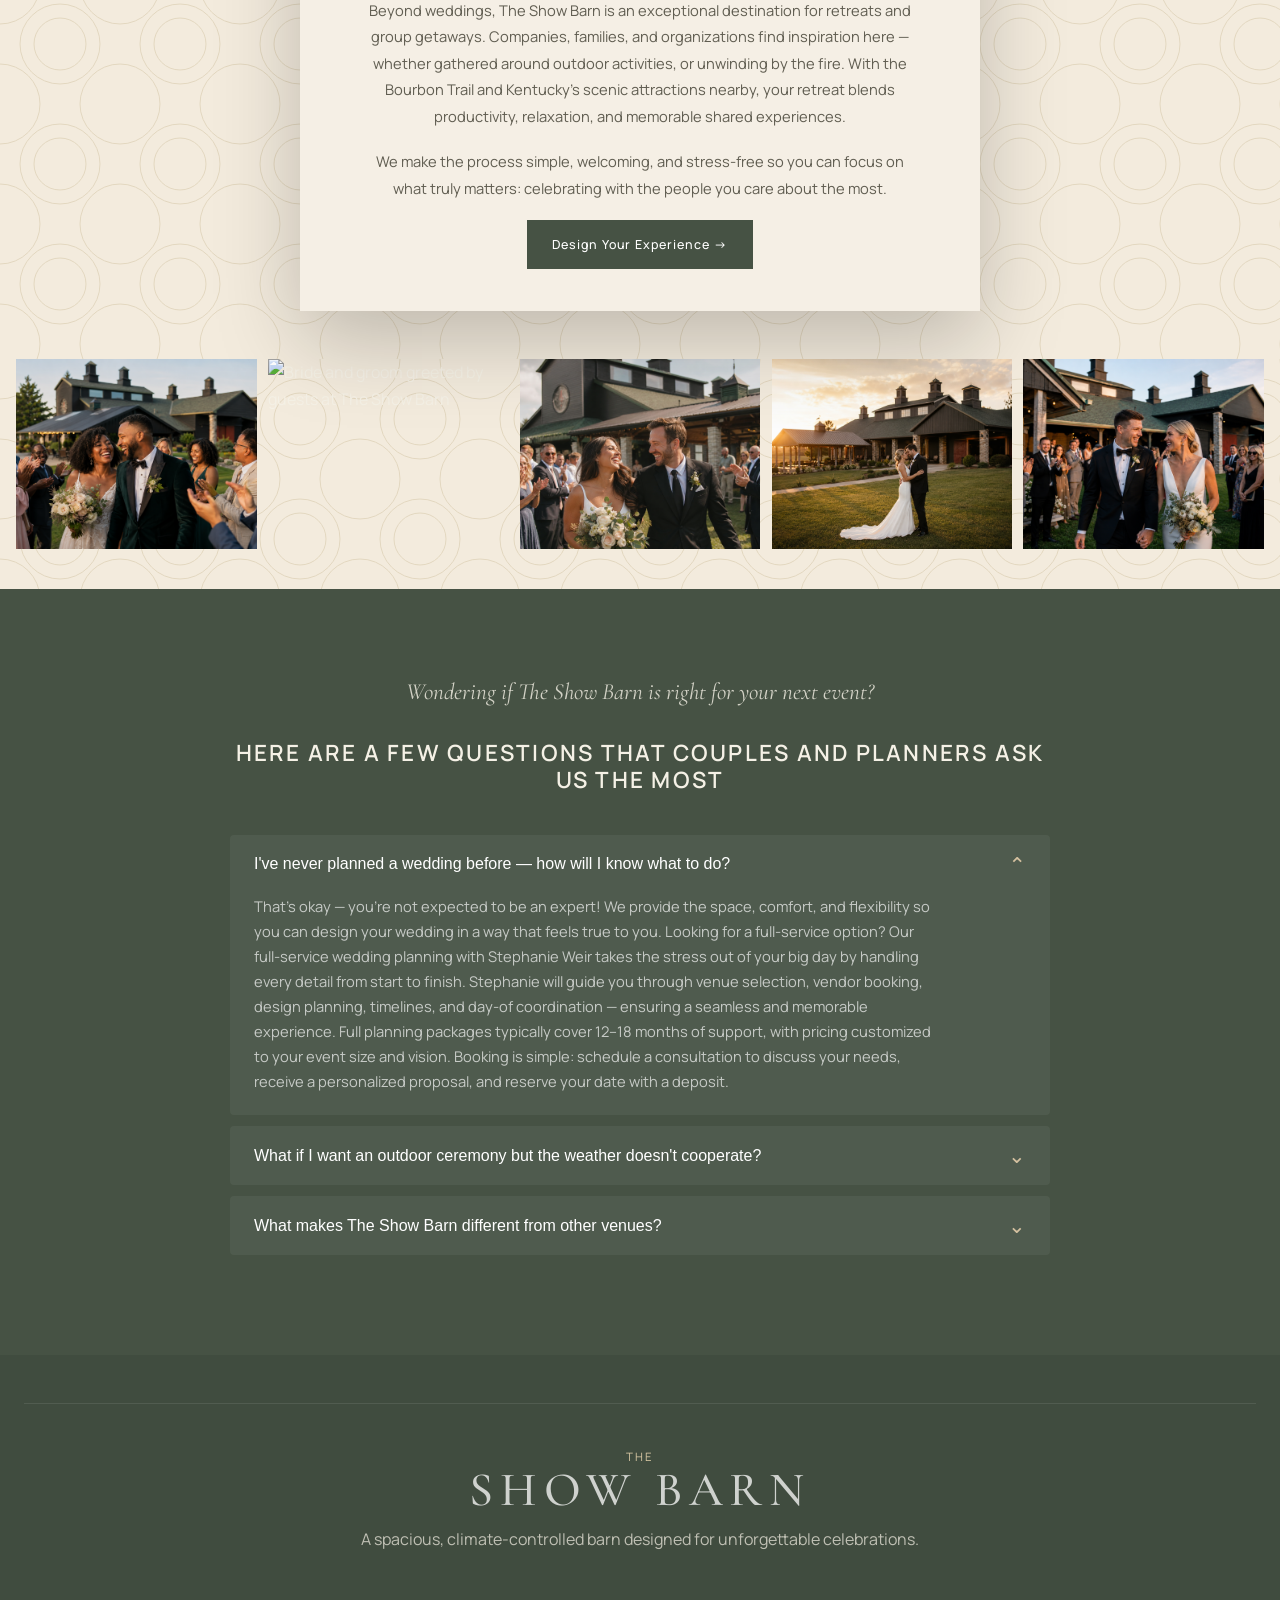
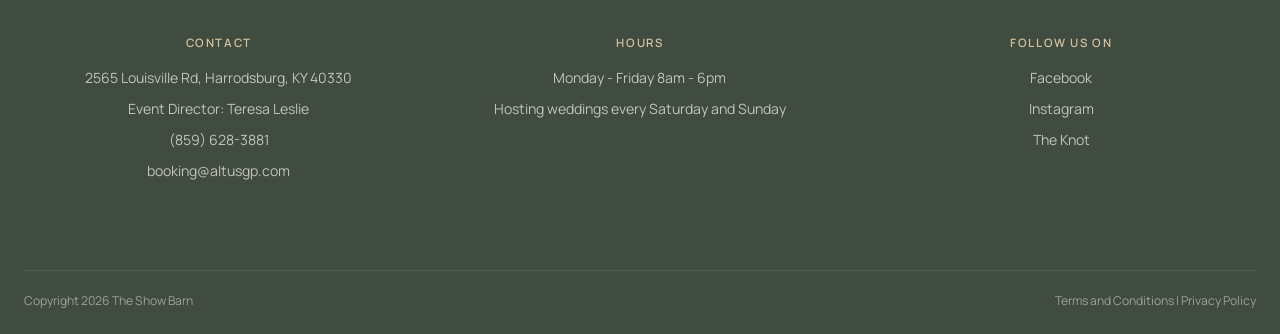
==== commit a121263f: "Update content and assets" ====
--- a/index.html
+++ b/index.html
@@ -53,8 +53,7 @@
           </div>
         </div>
         <a class="knot-badge" href="https://www.theknot.com/" target="_blank" rel="noreferrer">
-          <span>As seen on</span>
-          <strong>the knot</strong>
+          <img src="assets/badge-the-knot.png" alt="As seen on The Knot">
         </a>
       </div>
     </div>
--- a/style.css
+++ b/style.css
@@ -188,22 +188,14 @@
 .knot-badge{
   position:absolute; z-index:3; right:6%; top:20%;
   width:118px; height:118px;
-  background:var(--cream);
-  border-radius:50%;
   display:flex; align-items:center; justify-content:center;
-  text-align:center;
   transform:rotate(-8deg);
-  box-shadow:var(--shadow);
-}
-.knot-badge::before{
-  content:''; position:absolute; inset:-8px;
-  background:var(--cream);
-  clip-path:polygon(50% 0%,61% 12%,78% 6%,80% 24%,97% 28%,89% 44%,100% 58%,84% 65%,88% 83%,70% 79%,63% 96%,50% 84%,37% 96%,30% 79%,12% 83%,16% 65%,0% 58%,11% 44%,3% 24%,20% 6%,39% 12%);
-  z-index:-1;
-}
-.knot-badge span{ font-size:.56rem; letter-spacing:.06em; color:var(--muted); line-height:1.3; }
-.knot-badge strong{ display:block; font-family:'Playfair Display',serif; font-size:.95rem; font-style:italic; color:var(--forest); }
-@media(max-width:700px){ .knot-badge{ width:88px; height:88px; right:4%; top:12%; } .knot-badge strong{ font-size:.72rem; } .knot-badge span{ font-size:.46rem; } }
+}
+.knot-badge img{
+  width:100%; height:100%; object-fit:contain;
+  filter:drop-shadow(0 6px 14px rgba(0,0,0,.28));
+}
+@media(max-width:700px){ .knot-badge{ width:88px; height:88px; right:4%; top:12%; } }
 
 /* ---------- Sections ---------- */
 .section{ padding:5.5rem 0; }
@@ -310,8 +302,13 @@
 .cabin-card-body{ padding:1.6rem; }
 .cabin-card-body p.desc{ font-size:.85rem; color:var(--muted); margin-bottom:.9rem; }
 .cabin-card-body ul{ margin-bottom:1.1rem; }
-.cabin-card-body li{ font-size:.82rem; color:var(--muted); padding-left:1.1rem; position:relative; margin-bottom:.4rem; }
-.cabin-card-body li::before{ content:'●'; color:var(--tan); font-size:.5rem; position:absolute; left:0; top:.45em; }
+.cabin-card-body li{ font-size:.82rem; color:var(--muted); padding-left:1.6rem; position:relative; margin-bottom:.5rem; }
+.cabin-card-body li::before{
+  content:'\2713'; color:#fff; font-size:.6rem; font-weight:700;
+  width:16px; height:16px; border-radius:50%; background:var(--tan-dark);
+  display:flex; align-items:center; justify-content:center;
+  position:absolute; left:0; top:.05em;
+}
 .cabin-card-body h3{ font-size:1.15rem; margin-bottom:.6rem; }
 @media(max-width:900px){ .cabin-grid{ grid-template-columns:1fr; } }
 
@@ -692,18 +689,6 @@
   height: 138px;
   align-self: flex-end;
   margin-bottom: 3rem;
-  background: #f5ead5;
-  color: #364036;
-}
-
-.showbarn-page .knot-badge span{
-  color: #6b6250;
-  font-size: .58rem;
-}
-
-.showbarn-page .knot-badge strong{
-  color: #364036;
-  font-size: 1rem;
 }
 
 .showbarn-page .intro-rows-band{
@@ -725,10 +710,15 @@
 
 .showbarn-page .intro-row-reverse .intro-row-image{
   order: 1;
+  align-self: end;
 }
 
 .showbarn-page .intro-row-reverse .intro-row-copy{
   order: 2;
+}
+
+.showbarn-page .intro-row:not(.intro-row-reverse) .intro-row-image{
+  align-self: start;
 }
 
 .showbarn-page .intro-row-copy p{
@@ -921,8 +911,53 @@
   color: #5a594f;
 }
 
+/* Accommodation page — centered cursive quote line between intro rows */
+.showbarn-page .cabin-quote{
+  text-align: center;
+  font-family: 'Parisienne', cursive;
+  font-weight: 400;
+  font-size: clamp(1.4rem, 2.6vw, 2rem);
+  line-height: 1.4;
+  color: #f5f1e6;
+  max-width: 46rem;
+  margin: 3rem auto;
+}
+
+/* Accommodation page — checkmark bullet list (Cabins Collection band) */
+.showbarn-page .check-list{
+  list-style: none;
+  margin: 0 0 1.6rem;
+  padding: 0;
+}
+
+.showbarn-page .check-list li{
+  display: flex;
+  align-items: flex-start;
+  gap: .7rem;
+  font-size: .92rem;
+  line-height: 1.6;
+  margin-bottom: .7rem;
+}
+
+.showbarn-page .check-list li::before{
+  content: '\2713';
+  flex: none;
+  width: 18px;
+  height: 18px;
+  border-radius: 50%;
+  background: var(--tan-dark);
+  color: #fff;
+  font-size: .65rem;
+  font-weight: 700;
+  display: flex;
+  align-items: center;
+  justify-content: center;
+  margin-top: .15em;
+}
+
 .showbarn-page .cabin-card-body li::before{
-  color: var(--tan-dark);
+  background: var(--tan-dark);
+  color: #fff;
 }
 
 .showbarn-page .banner-overlay-band{
@@ -1002,6 +1037,18 @@
   margin: 0 auto 1.2rem;
 }
 
+/* The Space page — gold cursive tour quote */
+.showbarn-page .space-tour-quote{
+  max-width: 46rem;
+  margin: 0 auto 2rem;
+  text-align: center;
+  font-family: 'Parisienne', cursive;
+  font-weight: 400;
+  font-size: clamp(1.3rem, 2.4vw, 1.7rem);
+  line-height: 1.5;
+  color: var(--tan);
+}
+
 /* Weddings page — intro heading row */
 .showbarn-page .intro-heading-row{
   padding: 0 0 1rem;
@@ -1036,8 +1083,8 @@
 }
 
 .showbarn-page .stamp-badge{
-  width: 148px;
-  height: 148px;
+  width: 172px;
+  height: 172px;
   object-fit: cover;
   border-radius: 50%;
   filter: drop-shadow(0 16px 32px rgba(0,0,0,.4));
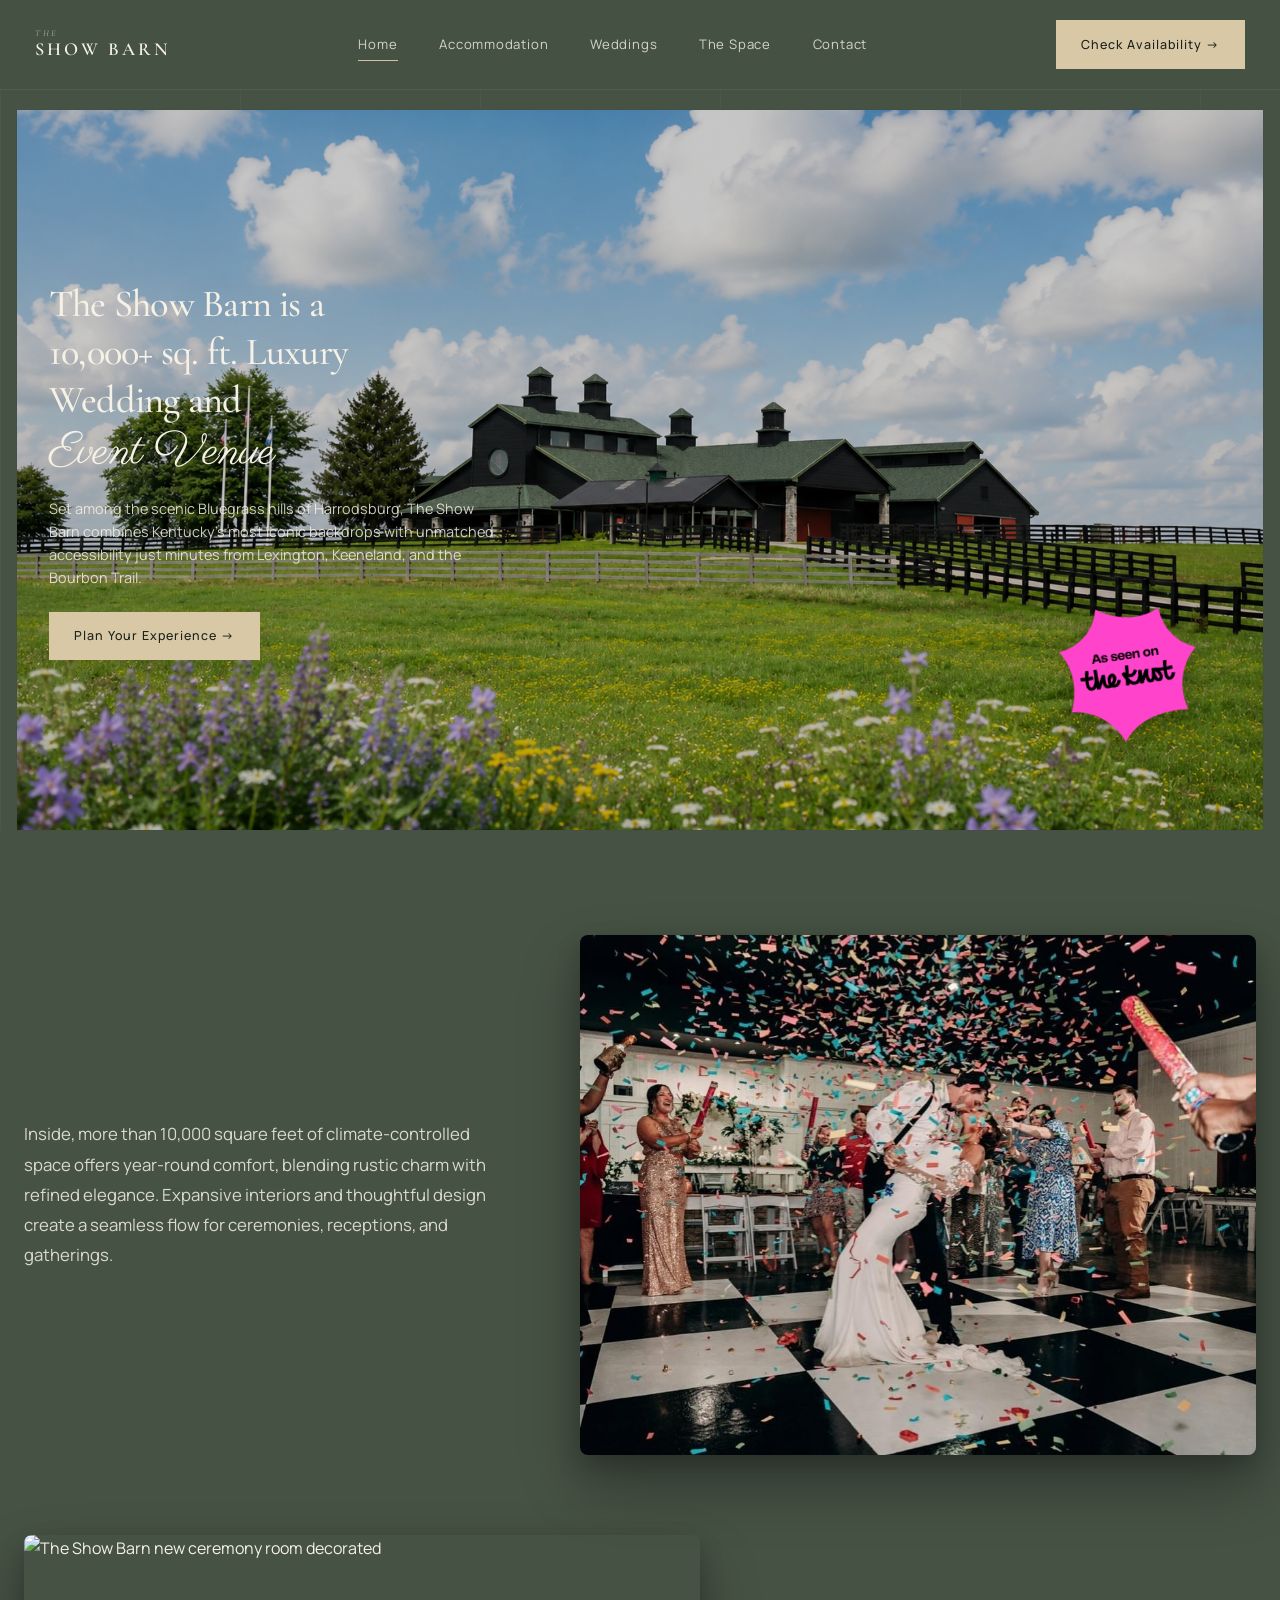
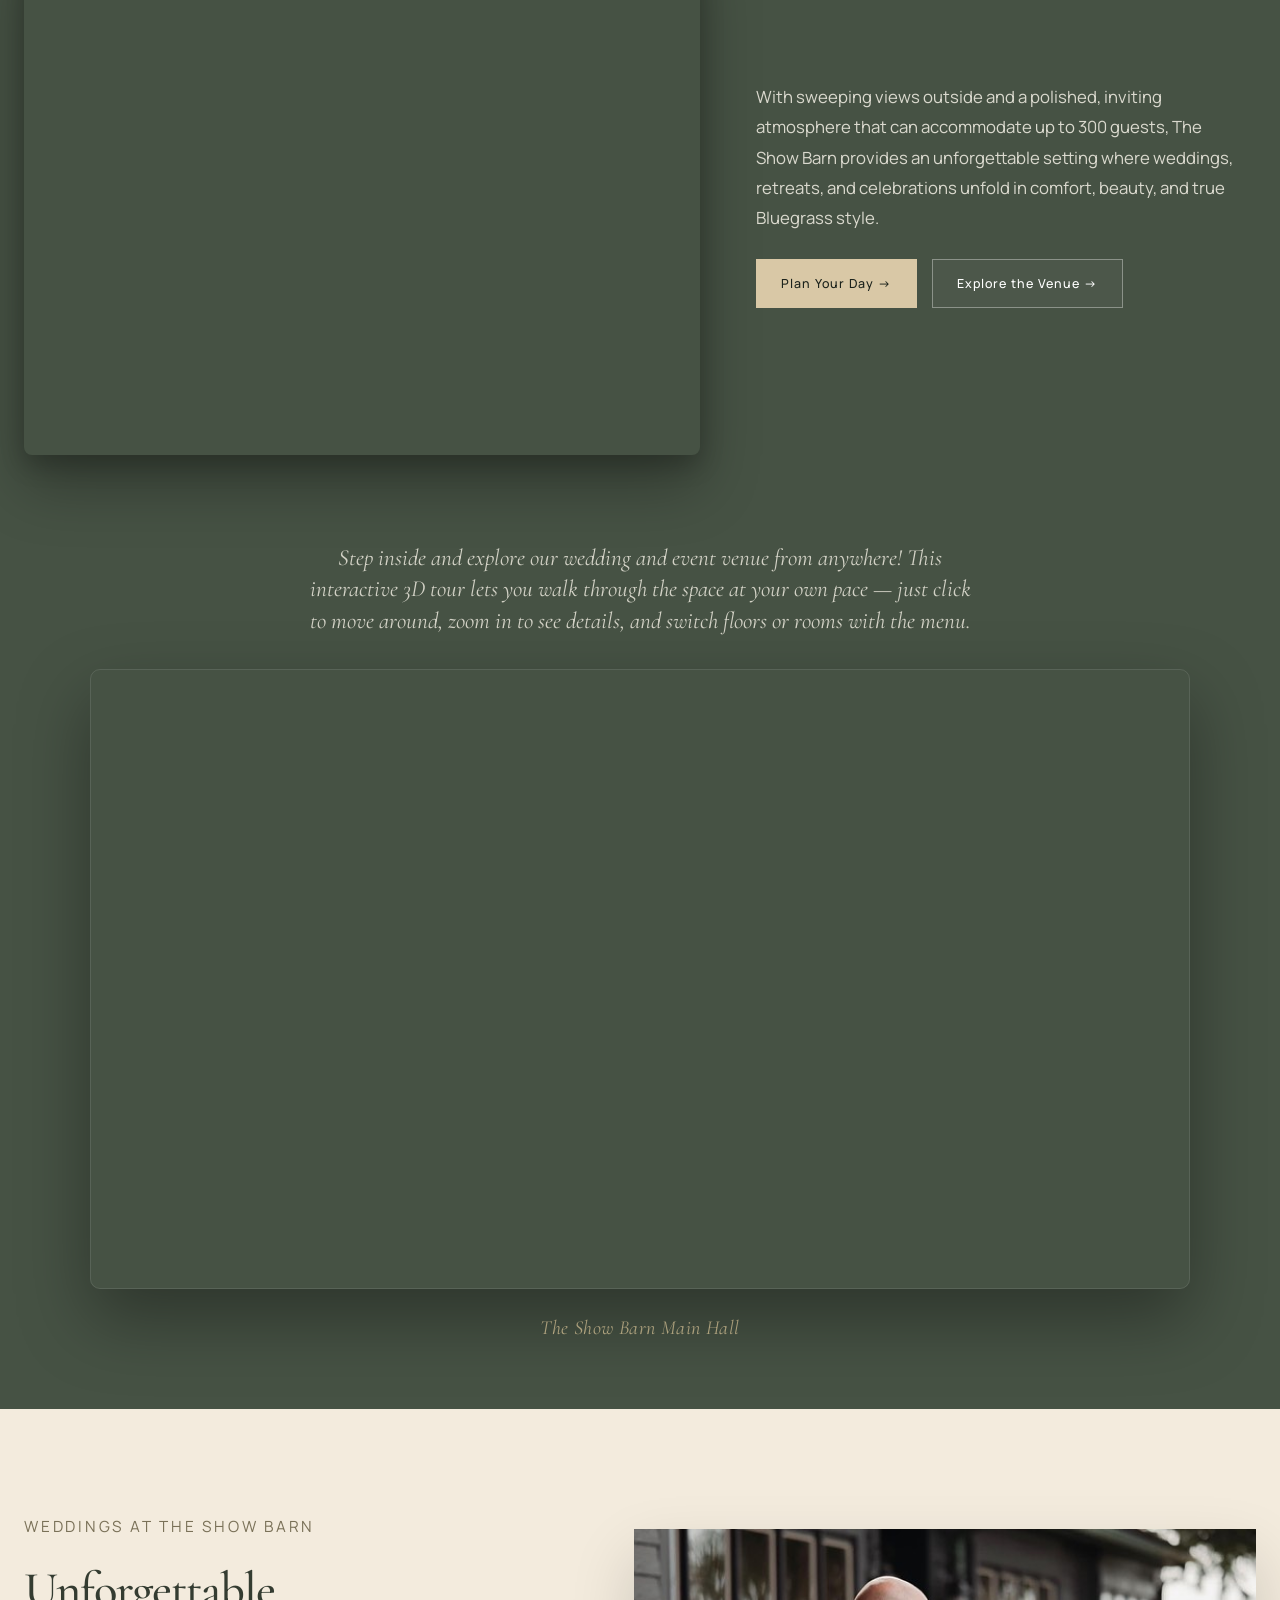
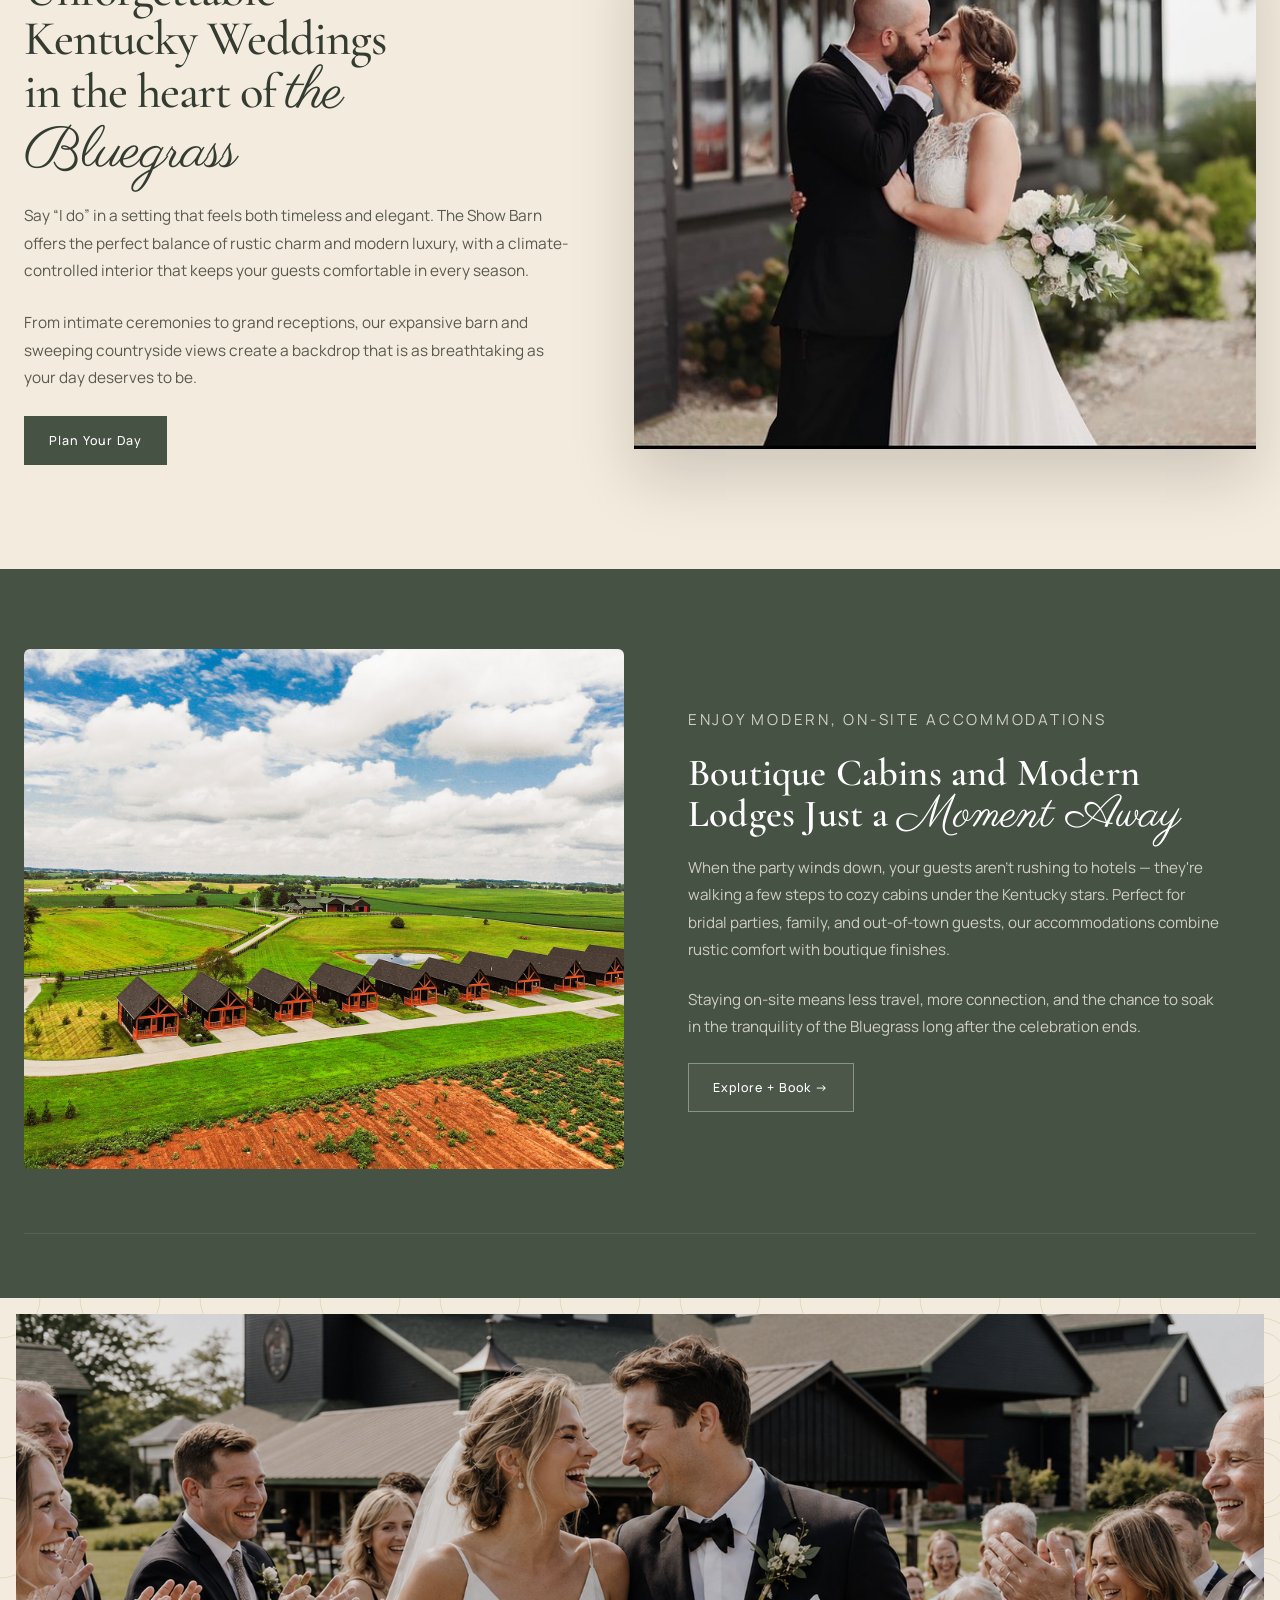
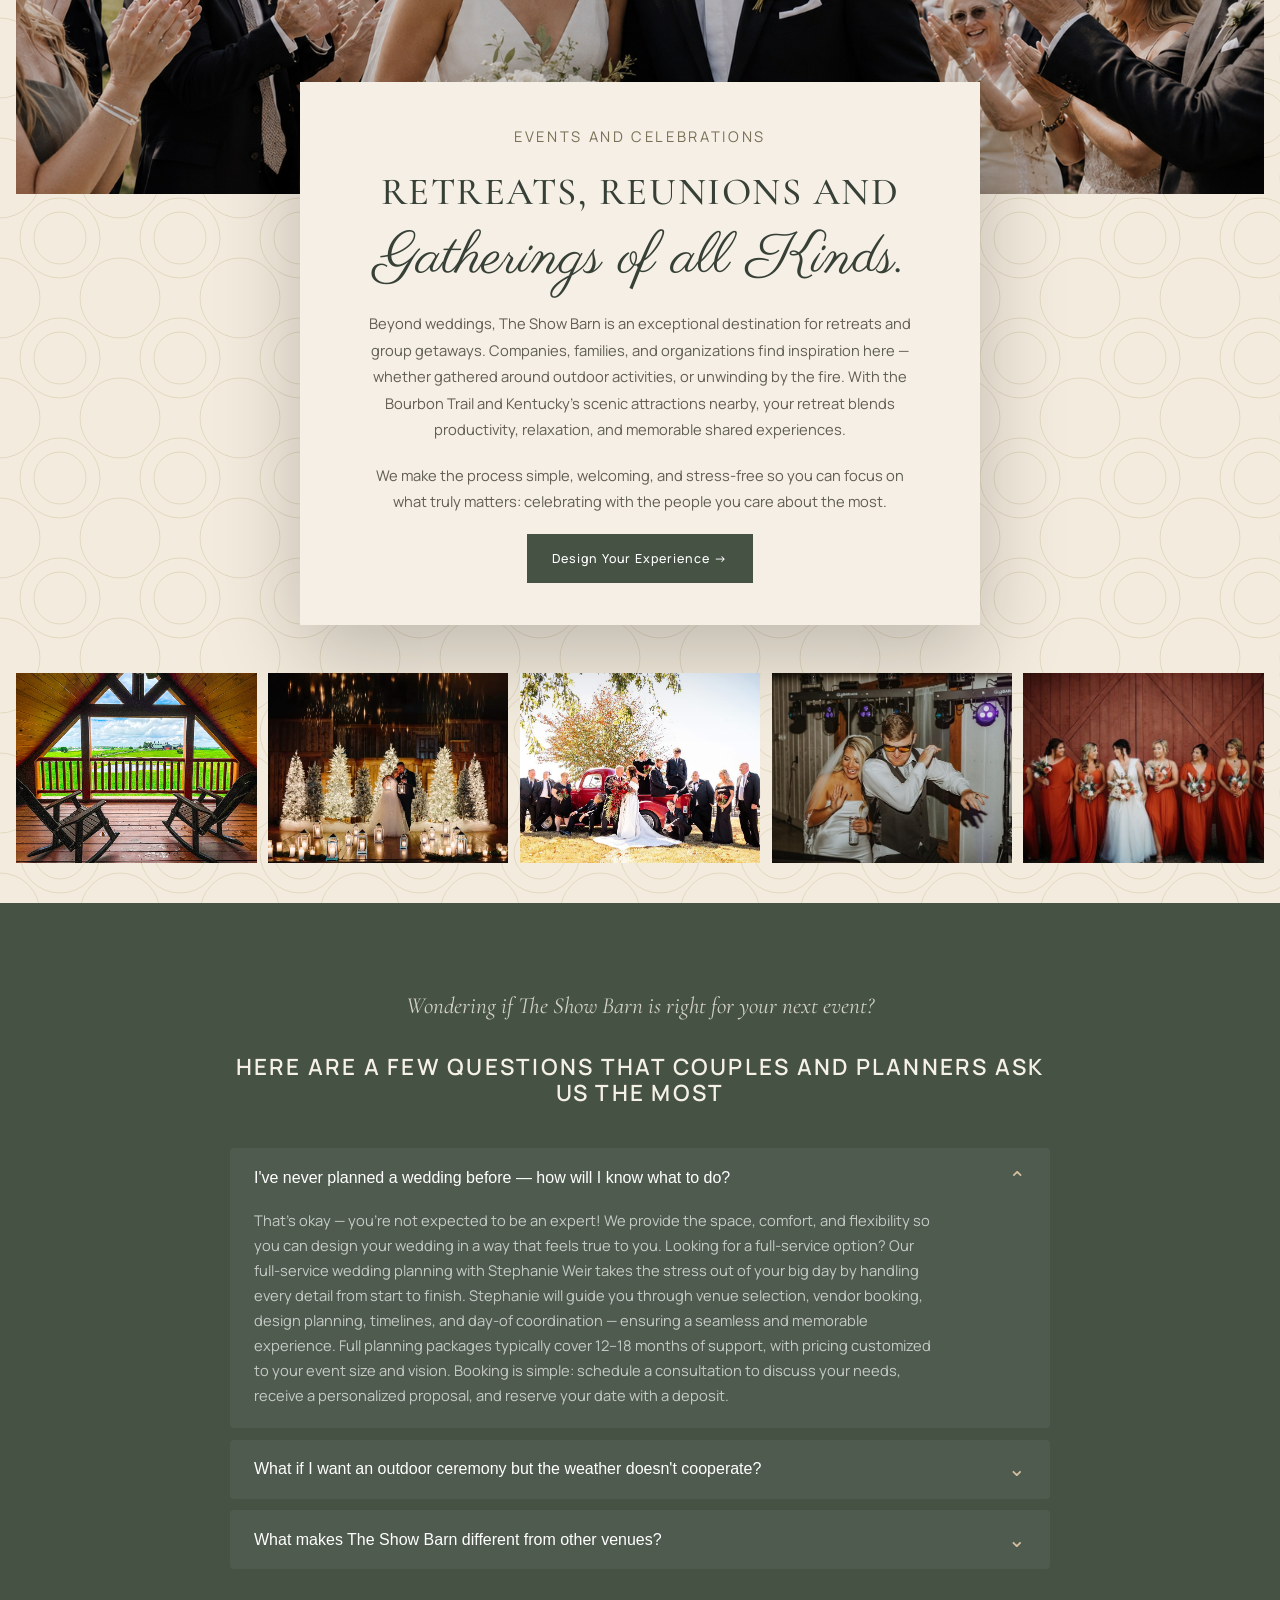
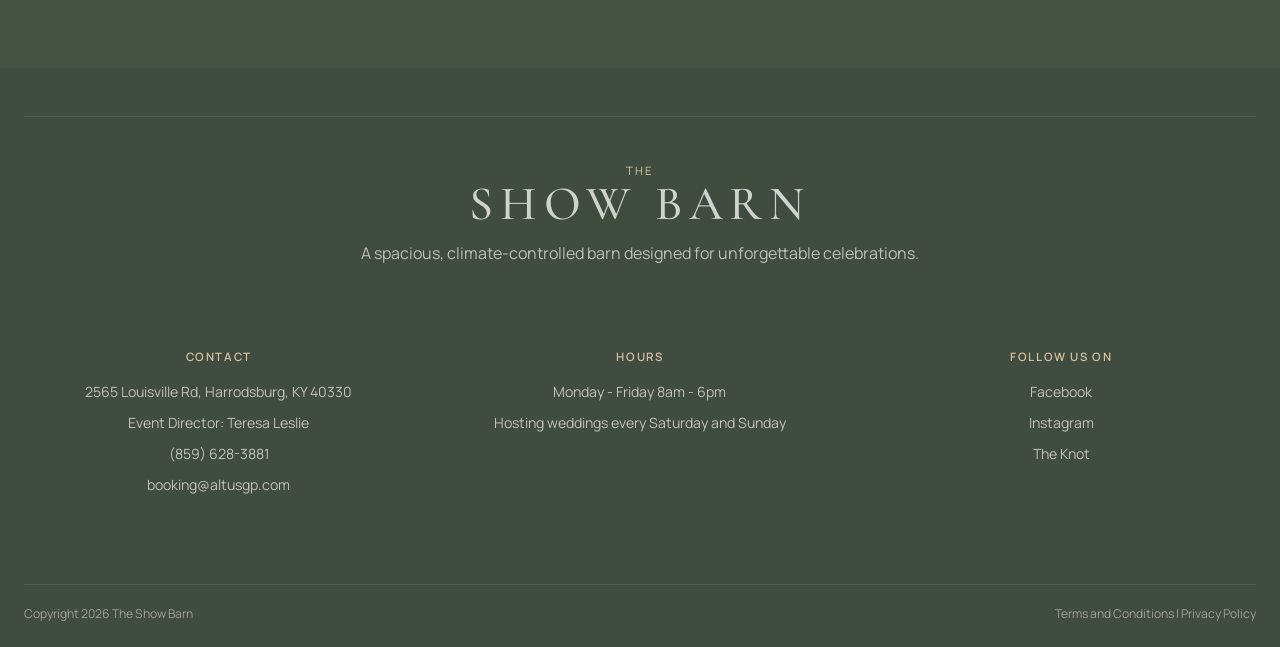
==== commit c5a00cf7: "Update homepage hero, intro, gallery, and slideshow images" ====
--- a/index.html
+++ b/index.html
@@ -1,6 +1,13 @@
 <!DOCTYPE html>
 <html lang="en">
 <head>
+  <!-- Google Tag Manager -->
+<script>(function(w,d,s,l,i){w[l]=w[l]||[];w[l].push({'gtm.start':
+new Date().getTime(),event:'gtm.js'});var f=d.getElementsByTagName(s)[0],
+j=d.createElement(s),dl=l!='dataLayer'?'&l='+l:'';j.async=true;j.src=
+'https://www.googletagmanager.com/gtm.js?id='+i+dl;f.parentNode.insertBefore(j,f);
+})(window,document,'script','dataLayer','GTM-NJSS52HJ');</script>
+<!-- End Google Tag Manager -->
 <meta charset="UTF-8">
 <meta name="viewport" content="width=device-width, initial-scale=1.0">
 <title>The Show Barn | Luxury Wedding and Event Venue</title>
@@ -12,6 +19,10 @@
 <link rel="icon" type="image/svg+xml" href="data:image/svg+xml,%3Csvg xmlns='http://www.w3.org/2000/svg' viewBox='0 0 100 100'%3E%3Crect width='100' height='100' rx='16' fill='%23465244'/%3E%3Ctext x='50' y='68' font-family='Georgia,serif' font-size='58' font-style='italic' fill='%23f5f1e6' text-anchor='middle'%3ES%3C/text%3E%3C/svg%3E">
 </head>
 <body class="showbarn-page">
+  <!-- Google Tag Manager (noscript) -->
+<noscript><iframe src="https://www.googletagmanager.com/ns.html?id=GTM-NJSS52HJ"
+height="0" width="0" style="display:none;visibility:hidden"></iframe></noscript>
+<!-- End Google Tag Manager (noscript) -->
 <div class="page-grid-lines" aria-hidden="true"></div>
 
 <header class="site-nav showbarn-nav">
@@ -39,7 +50,7 @@
 <main>
   <section class="hero-shell">
     <div class="hero-frame">
-      <img class="hero-image" src="assets/home-clean/home-1.png" alt="Aerial view of The Show Barn venue and grounds">
+      <img class="hero-image" src="assets/home-clean/home-1.png" alt="The Show Barn wedding and event venue in summertime">
       <div class="hero-overlay">
         <div class="hero-copy">
           <h1>The Show Barn is a 10,000+ sq. ft. Luxury Wedding and <em>Event Venue</em></h1>
@@ -70,12 +81,12 @@
           </p>
         </div>
         <div class="intro-row-image">
-          <img src="assets/home-clean/home-2.png" alt="The Show Barn exterior in daylight">
+          <img src="assets/home-clean/home-2.jpg" alt="Guests celebrating in the custom decorated Show Barn space">
         </div>
       </div>
       <div class="intro-row intro-row-reverse">
         <div class="intro-row-image">
-          <img src="assets/home-clean/home-3.png" alt="The Show Barn venue with covered pavilion">
+          <img src="assets/home-clean/home-3.png" alt="The Show Barn new ceremony room decorated">
         </div>
         <div class="intro-row-copy">
           <p>
@@ -125,7 +136,7 @@
         <a class="btn btn-forest" href="/weddings/">Plan Your Day</a>
       </div>
       <div class="feature-cream-image">
-        <img src="assets/home-clean/home-4.png" alt="The Show Barn exterior on a clear day">
+        <img src="assets/home-clean/home-4.jpg" alt="Couple kissing outside The Show Barn wedding venue">
       </div>
     </div>
   </section>
@@ -133,7 +144,7 @@
   <section class="dark-plans">
     <div class="section-shell">
       <div class="plan-row">
-        <img src="assets/home-clean/home-5.png" alt="Bride and groom walking toward The Show Barn cabins at golden hour">
+        <img src="assets/home-clean/home-5.jpg" alt="Boutique cabins at The Show Barn wedding and event venue">
         <div class="plan-copy">
           <p class="eyebrow">Enjoy Modern, on-site Accommodations</p>
           <h3>Boutique Cabins and Modern Lodges Just a <em>Moment Away</em></h3>
@@ -176,11 +187,11 @@
 
   <section class="gallery-strip-band">
     <div class="gallery-strip">
-      <img src="assets/home-clean/home-7.png" alt="Couple celebrating at The Show Barn">
-      <img src="assets/home-clean/home-8.png" alt="Bride and groom greeted by guests at The Show Barn">
-      <img src="assets/home-clean/home-9.png" alt="Newlyweds laughing together at The Show Barn">
-      <img src="assets/home-clean/home-10.png" alt="Bride and groom embracing at sunset at The Show Barn">
-      <img src="assets/home-clean/home-11.png" alt="Wedding celebration at The Show Barn">
+      <img src="assets/home-clean/home-7.jpg" alt="Couple celebrating at The Show Barn">
+      <img src="assets/home-clean/home-8.jpg" alt="Bride and groom greeted by guests at The Show Barn">
+      <img src="assets/home-clean/home-9.jpg" alt="Newlyweds laughing together at The Show Barn">
+      <img src="assets/home-clean/home-10.jpg" alt="Bride and groom embracing at sunset at The Show Barn">
+      <img src="assets/home-clean/home-11.jpg" alt="Wedding celebration at The Show Barn">
     </div>
   </section>
 
--- a/style.css
+++ b/style.css
@@ -633,7 +633,9 @@
   align-items: center;
   justify-content: space-between;
   gap: 2rem;
-  padding: 2.5rem 4rem;
+  --shell-inset: calc((100vw - min(1500px, calc(100vw - 3rem))) / 2);
+  --frame-inset: calc((100vw - min(1840px, calc(100vw - 2rem))) / 2);
+  padding: 2.5rem 4rem 2.5rem max(2rem, calc(var(--shell-inset) - var(--frame-inset)));
 }
 
 .showbarn-page .hero-copy{
@@ -734,7 +736,7 @@
 
 .showbarn-page .intro-row-image img{
   width: 100%;
-  height: 420px;
+  height: 520px;
   object-fit: cover;
   border-radius: 8px;
   box-shadow: 0 30px 60px rgba(0,0,0,.3), 0 10px 24px rgba(0,0,0,.2);
@@ -880,7 +882,7 @@
 
 .showbarn-page .plan-row img{
   width: 100%;
-  height: 340px;
+  height: 520px;
   object-fit: cover;
 }
 
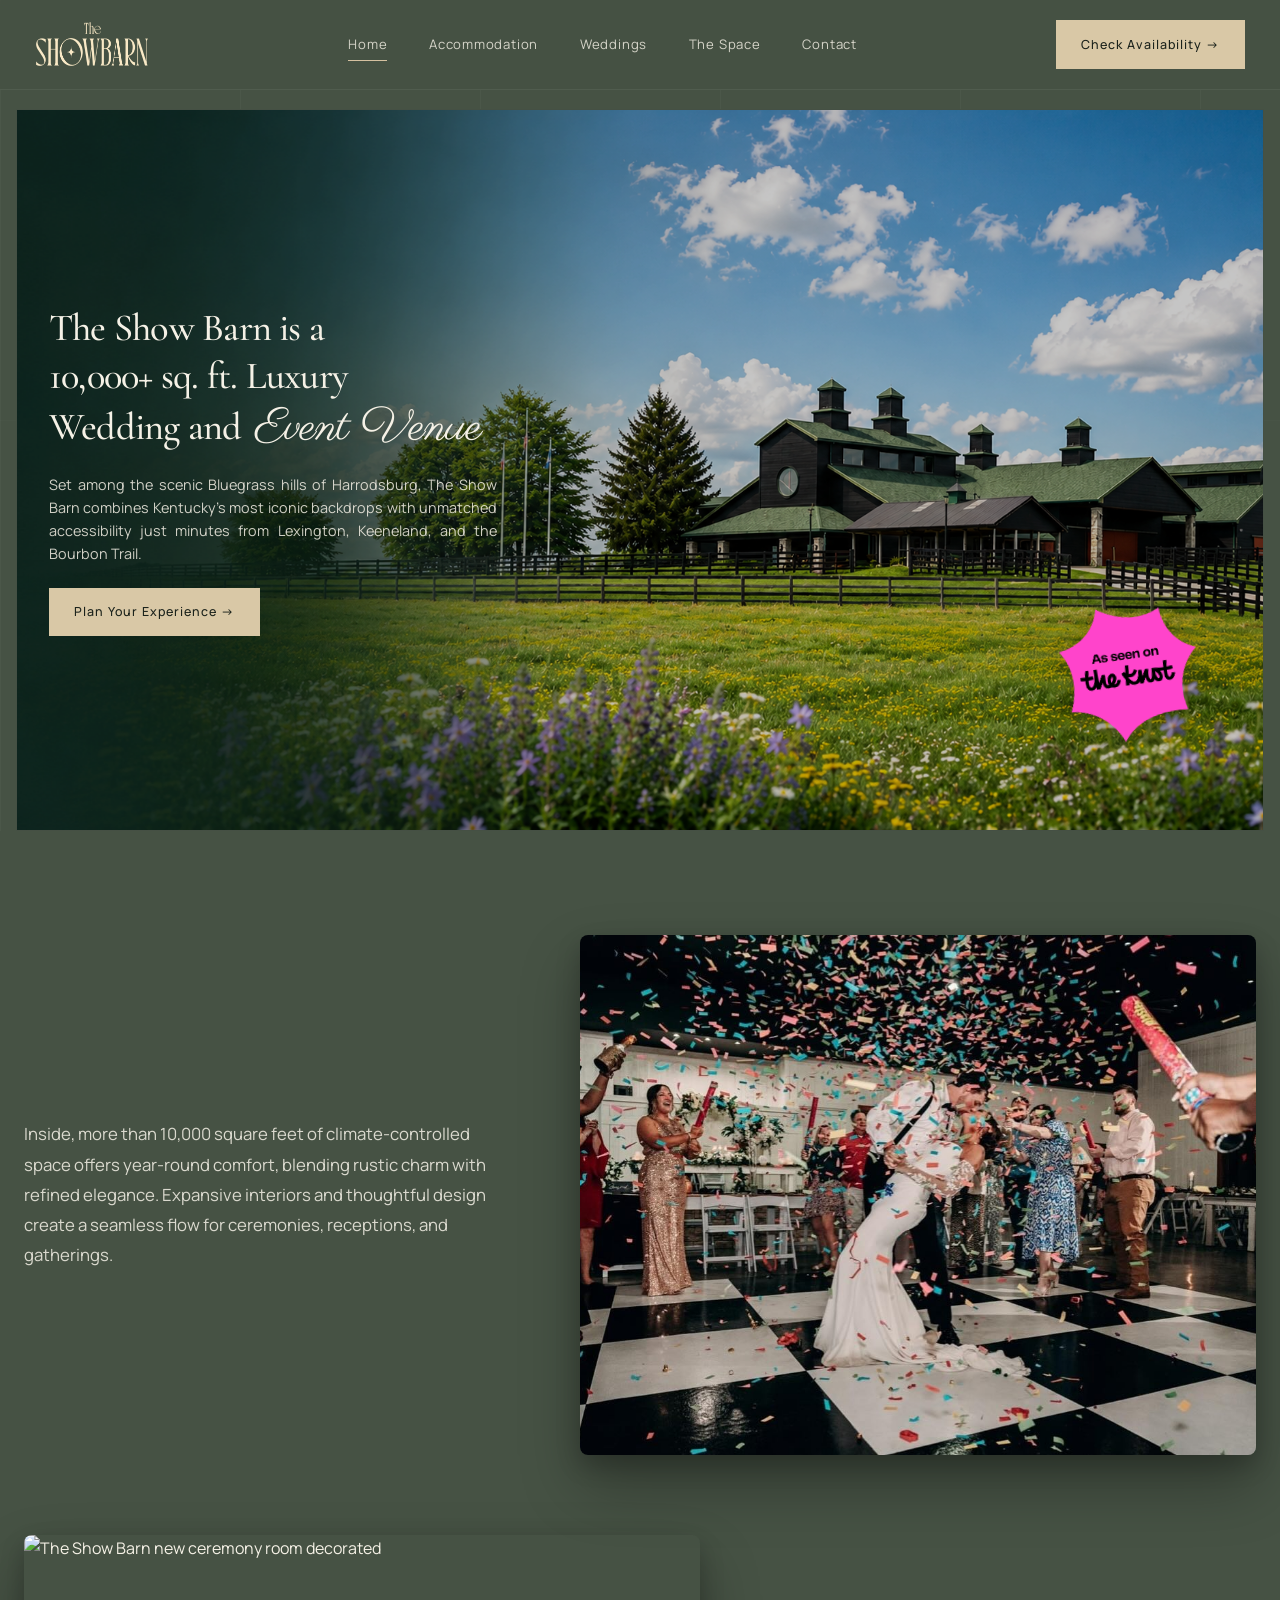
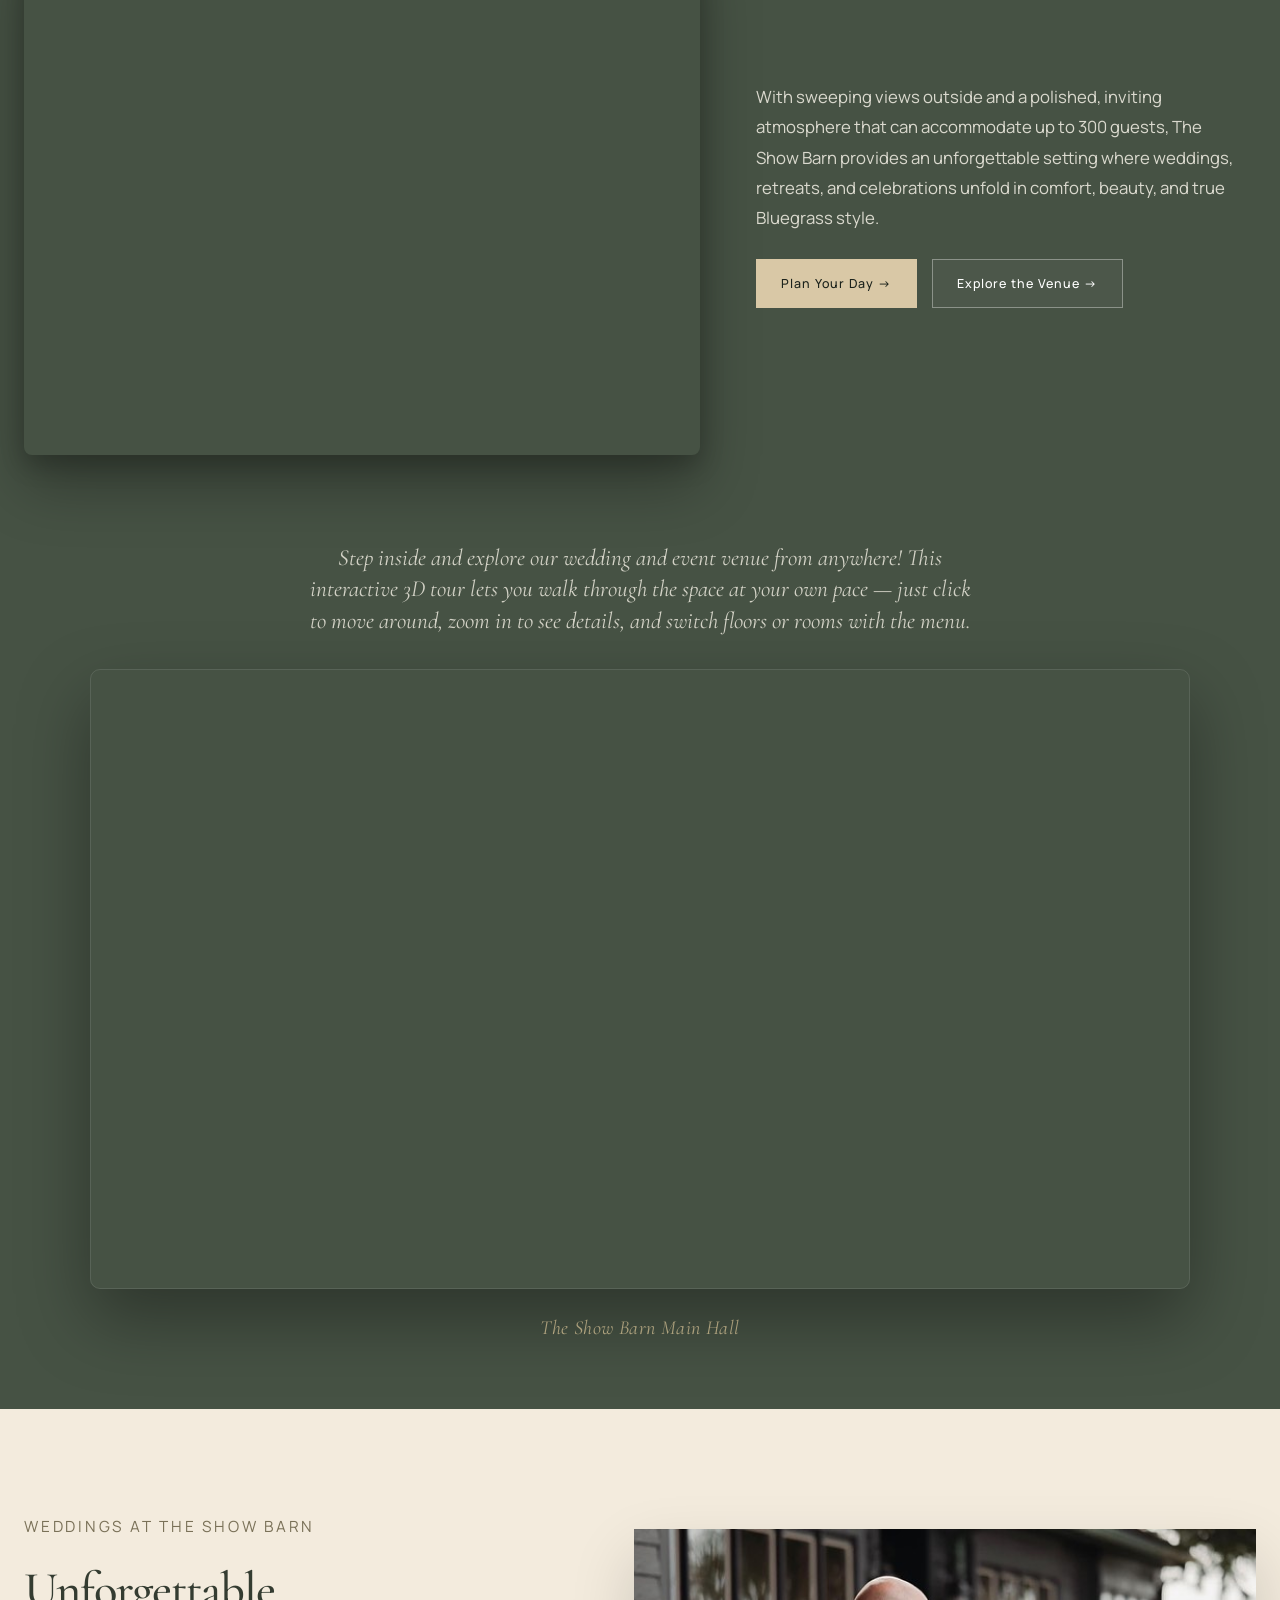
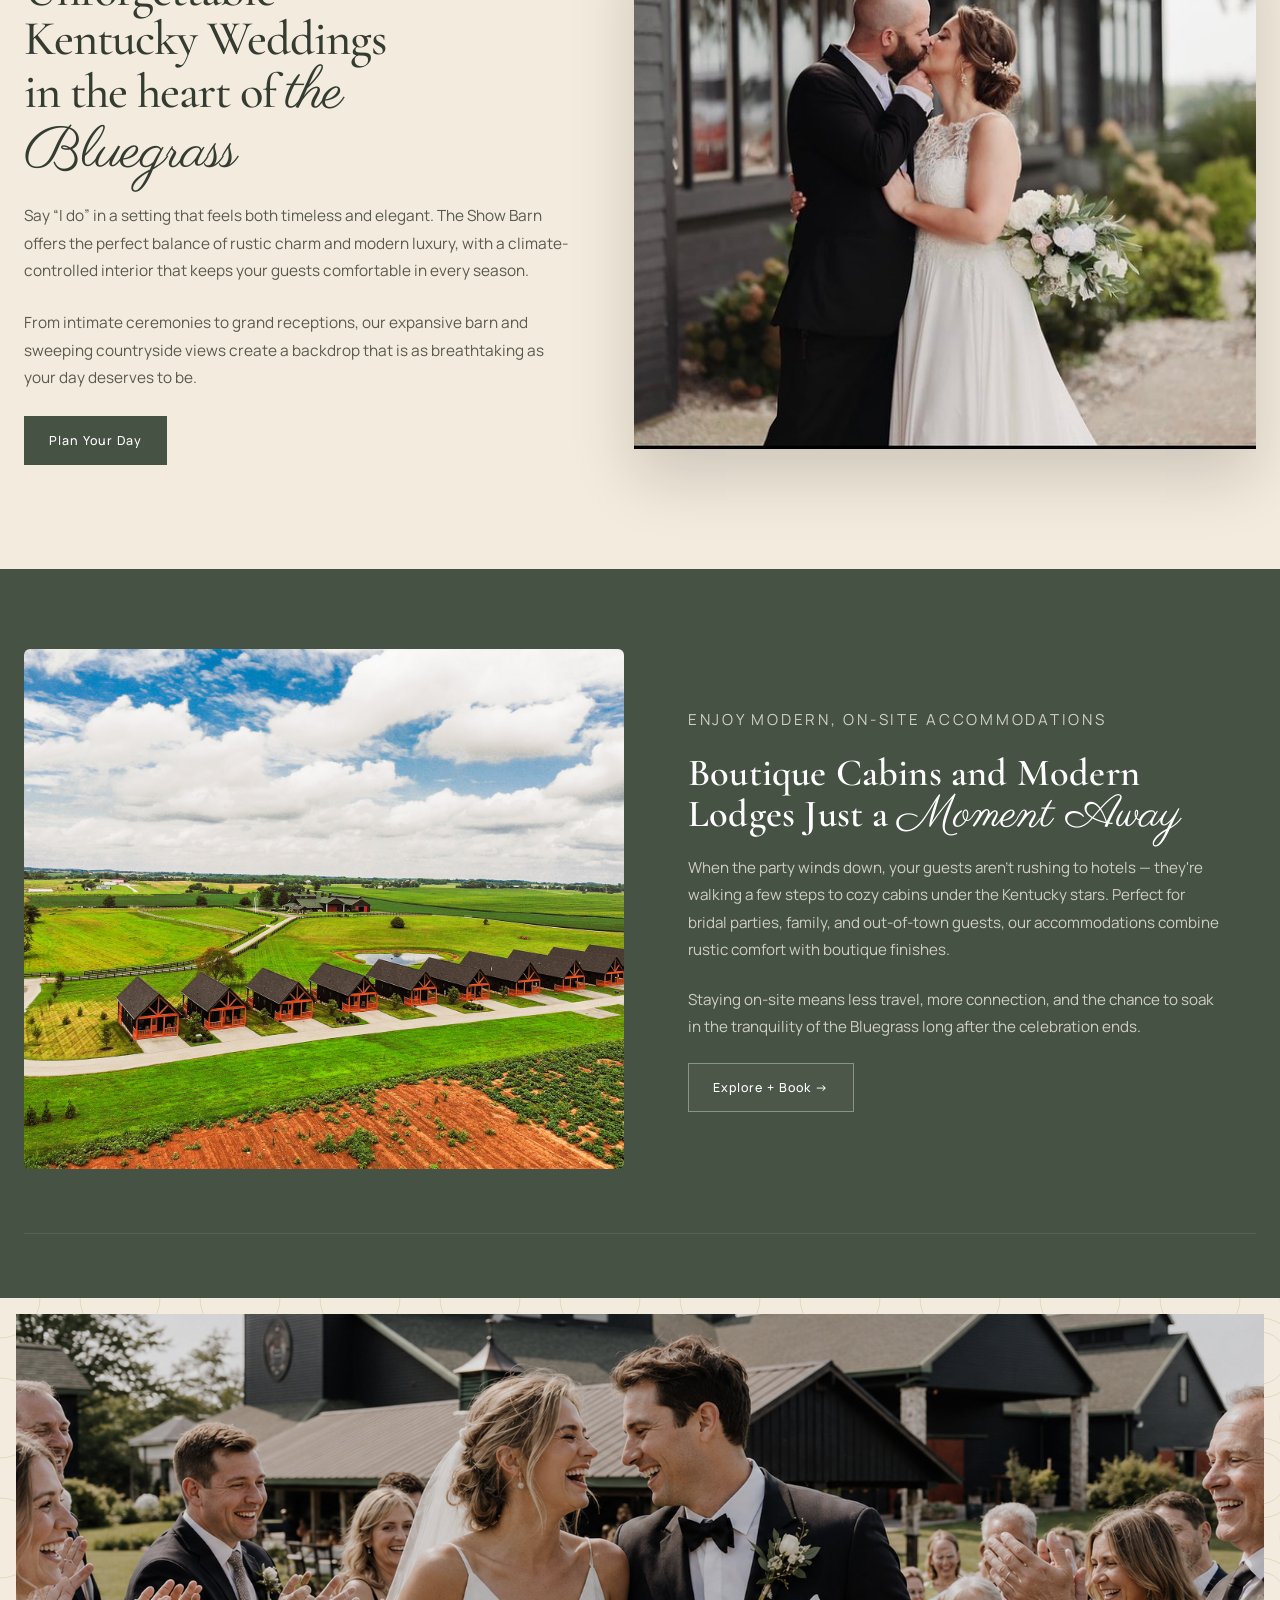
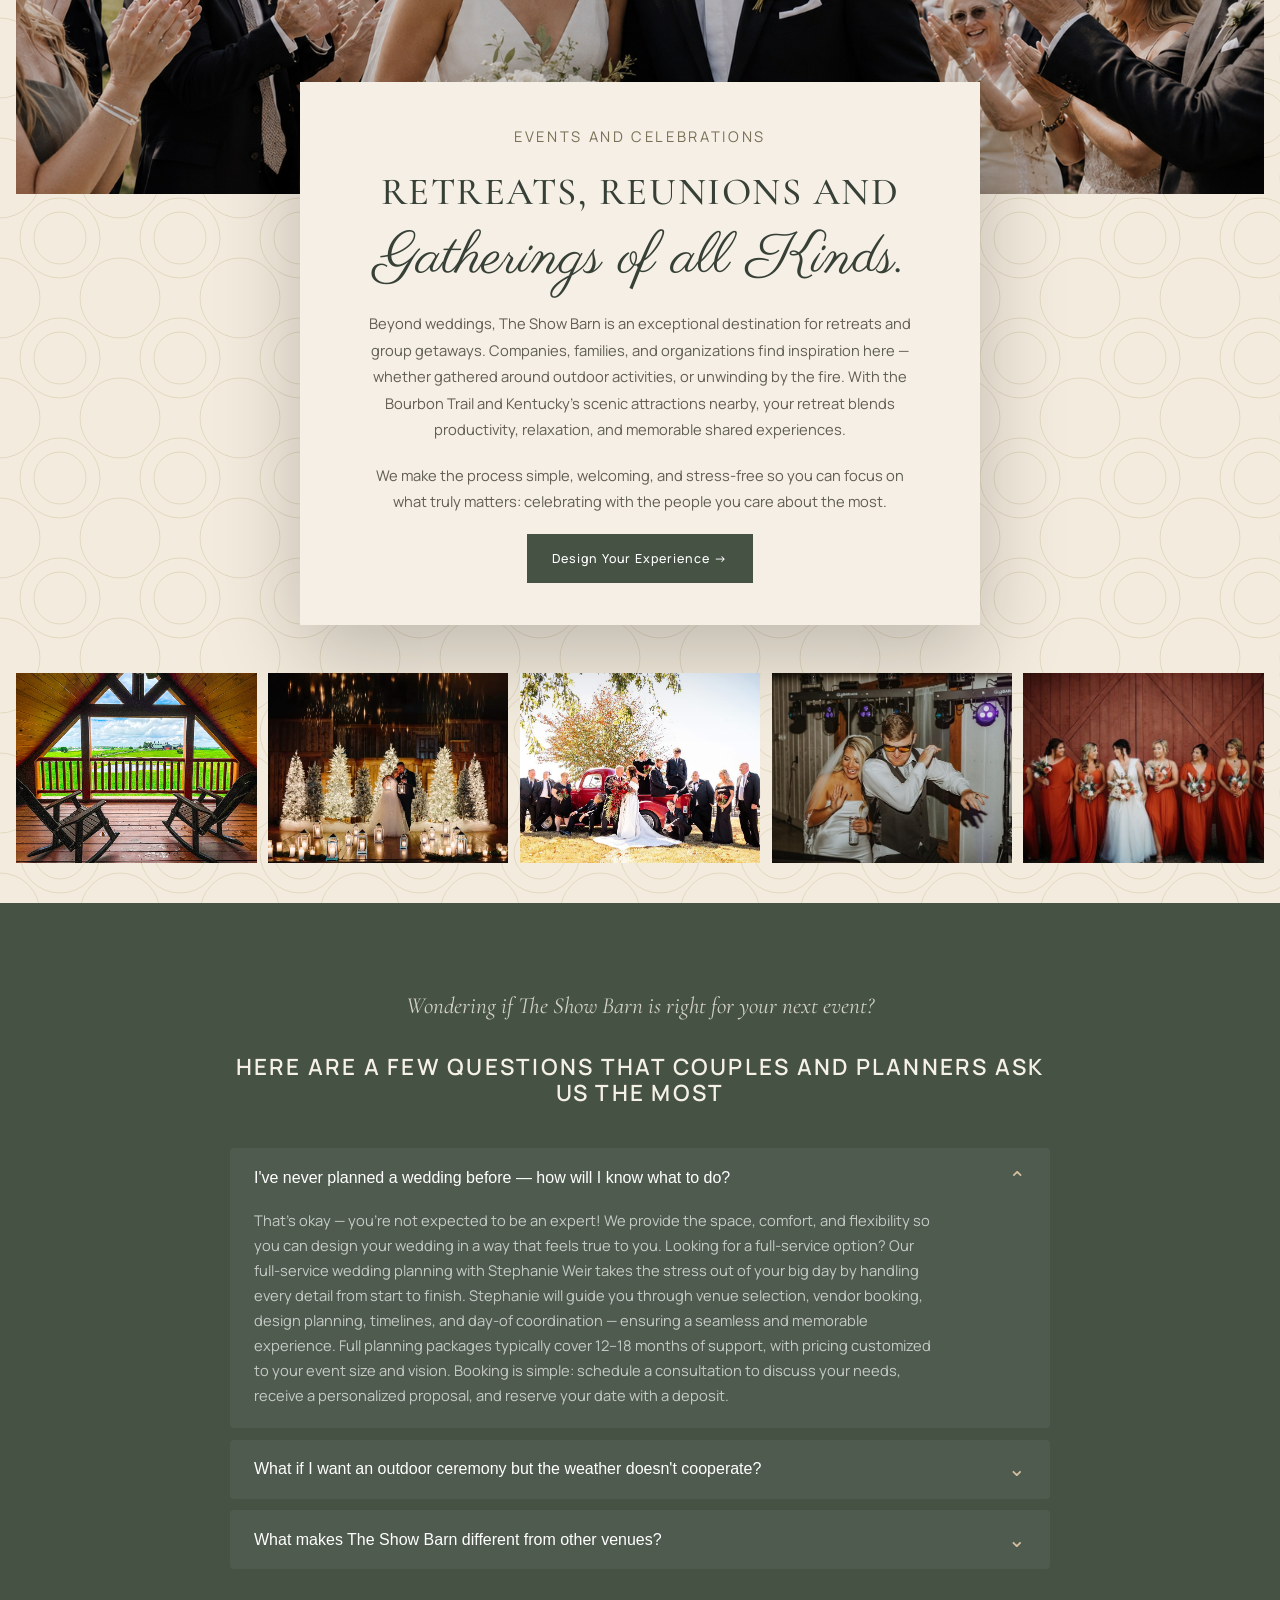
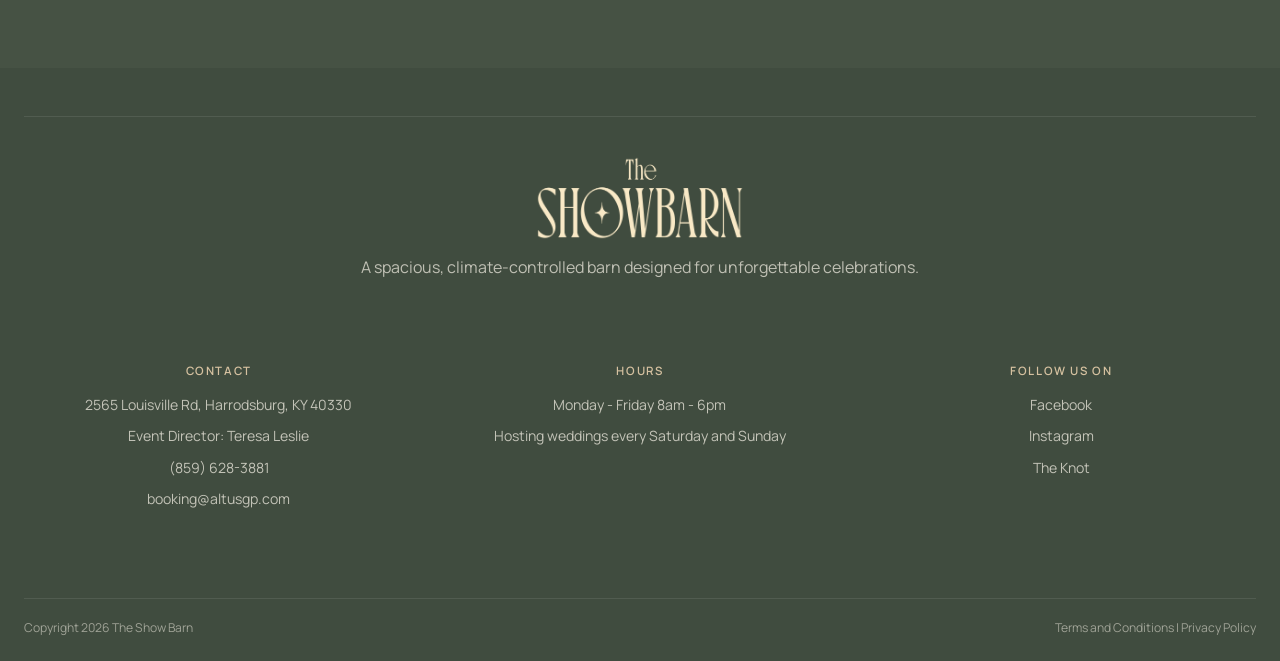
==== commit 8dc9be8d: "Update Showbarn site pages and assets" ====
--- a/index.html
+++ b/index.html
@@ -28,10 +28,7 @@
 <header class="site-nav showbarn-nav">
   <div class="nav-inner nav-inner-home">
     <a href="/" class="nav-logo nav-logo-home">
-      <span class="nav-logo-text">
-        <span class="nav-logo-eyebrow">The</span>
-        <b>SHOW BARN</b>
-      </span>
+      <img class="nav-logo-img" src="assets/logo-showbarn.png" alt="The Show Barn">
     </a>
     <nav class="nav-links showbarn-links">
       <a href="/" class="active">Home</a>
@@ -48,12 +45,12 @@
 </header>
 
 <main>
-  <section class="hero-shell">
+  <section class="hero-shell home-hero">
     <div class="hero-frame">
       <img class="hero-image" src="assets/home-clean/home-1.png" alt="The Show Barn wedding and event venue in summertime">
       <div class="hero-overlay">
         <div class="hero-copy">
-          <h1>The Show Barn is a 10,000+ sq. ft. Luxury Wedding and <em>Event Venue</em></h1>
+          <h1>The Show Barn is a<br>10,000+ sq. ft. Luxury<br>Wedding and <em>Event Venue</em></h1>
           <p class="hero-text">
             Set among the scenic Bluegrass hills of Harrodsburg, The Show Barn combines Kentucky's
             most iconic backdrops with unmatched accessibility just minutes from Lexington, Keeneland,
@@ -239,8 +236,7 @@
 <footer class="showbarn-footer">
   <div class="section-shell footer-shell">
     <div class="footer-mark">
-      <span class="eyebrow">The</span>
-      <strong>SHOW BARN</strong>
+      <img src="assets/logo-showbarn.png" alt="The Show Barn">
       <p>A spacious, climate-controlled barn designed for unforgettable celebrations.</p>
     </div>
     <div class="footer-cols">
--- a/style.css
+++ b/style.css
@@ -120,6 +120,7 @@
 .nav-logo-text b{ font-size:1.25rem; letter-spacing:.16em; font-weight:600; }
 .nav-logo-text span{ font-size:.55rem; letter-spacing:.28em; color:rgba(255,255,255,.55); text-transform:uppercase; }
 .nav-logo-eyebrow{ font-size:.6rem; letter-spacing:.32em; color:var(--tan); font-style:italic; }
+.nav-logo-img{ height:46px; width:auto; display:block; }
 
 .nav-links{ display:flex; align-items:center; gap:2.1rem; }
 .nav-links a{
@@ -626,6 +627,28 @@
   filter: brightness(.78);
 }
 
+.showbarn-page .hero-slideshow{
+  width: 100%;
+  height: 720px;
+  position: relative;
+  overflow: hidden;
+  filter: brightness(.78);
+}
+
+.showbarn-page .hero-slide{
+  position: absolute;
+  inset: 0;
+  width: 100%;
+  height: 100%;
+  object-fit: cover;
+  opacity: 0;
+  transition: opacity 1.2s ease;
+}
+
+.showbarn-page .hero-slide.is-active{
+  opacity: 1;
+}
+
 .showbarn-page .hero-overlay{
   position: absolute;
   inset: 0;
@@ -669,12 +692,47 @@
   margin: 0 0 1rem;
 }
 
+.showbarn-page .hero-shell.wedding-hero .hero-copy{
+  width: min(760px, 62%);
+}
+
+.showbarn-page .hero-shell.wedding-hero .hero-copy h1{
+  font-size: clamp(1.9rem, 2.6vw, 2.6rem);
+  max-width: 38ch;
+}
+
+.showbarn-page .hero-shell.home-hero .hero-copy{
+  width: min(620px, 52%);
+}
+
+.showbarn-page .hero-shell.home-hero .hero-copy h1{
+  max-width: none;
+}
+
+.showbarn-page .hero-shell.space-hero .hero-copy{
+  width: min(600px, 50%);
+}
+
+.showbarn-page .hero-shell.space-hero .hero-copy h1{
+  max-width: none;
+}
+
+.showbarn-page .hero-shell.accommodation-hero .hero-copy{
+  width: min(600px, 50%);
+}
+
+.showbarn-page .hero-shell.accommodation-hero .hero-copy h1{
+  max-width: none;
+}
+
 .showbarn-page .hero-text{
   max-width: 28rem;
   font-size: .9rem;
   line-height: 1.6;
   color: rgba(245,241,230,.84);
   margin: 0 0 1.4rem;
+  text-align: justify;
+  text-align-last: left;
 }
 
 .showbarn-page .hero-actions{
@@ -1024,6 +1082,7 @@
 .showbarn-page .hero-copy h1 em{
   font-size: 1.2em;
   white-space: nowrap;
+  margin-left: .12em;
 }
 
 .showbarn-page .feature-cream-copy h2 em,
@@ -1309,6 +1368,12 @@
   line-height: .9;
 }
 
+.showbarn-page .footer-mark img{
+  height: 84px;
+  width: auto;
+  margin: 0 auto;
+}
+
 .showbarn-page .footer-mark p{
   color: rgba(245,241,230,.7);
   margin-top: .8rem;
@@ -1363,7 +1428,22 @@
     width: 58%;
   }
 
-  .showbarn-page .hero-image{
+  .showbarn-page .hero-shell.wedding-hero .hero-copy{
+    width: 78%;
+  }
+
+  .showbarn-page .hero-shell.wedding-hero .hero-copy h1{
+    font-size: clamp(1.7rem, 3.6vw, 2.3rem);
+  }
+
+  .showbarn-page .hero-shell.home-hero .hero-copy,
+  .showbarn-page .hero-shell.space-hero .hero-copy,
+  .showbarn-page .hero-shell.accommodation-hero .hero-copy{
+    width: 58%;
+  }
+
+  .showbarn-page .hero-image,
+  .showbarn-page .hero-slideshow{
     height: 680px;
   }
 
@@ -1414,13 +1494,28 @@
     padding: 1.2rem 1rem 1.8rem;
   }
 
-  .showbarn-page .hero-image{
+  .showbarn-page .hero-image,
+  .showbarn-page .hero-slideshow{
     height: 520px;
   }
 
   .showbarn-page .hero-copy{
     width: 100%;
     padding-top: 0;
+  }
+
+  .showbarn-page .hero-shell.wedding-hero .hero-copy{
+    width: 100%;
+  }
+
+  .showbarn-page .hero-shell.wedding-hero .hero-copy h1{
+    font-size: clamp(1.6rem, 6vw, 2rem);
+  }
+
+  .showbarn-page .hero-shell.home-hero .hero-copy,
+  .showbarn-page .hero-shell.space-hero .hero-copy,
+  .showbarn-page .hero-shell.accommodation-hero .hero-copy{
+    width: 100%;
   }
 
   .showbarn-page .knot-badge{
